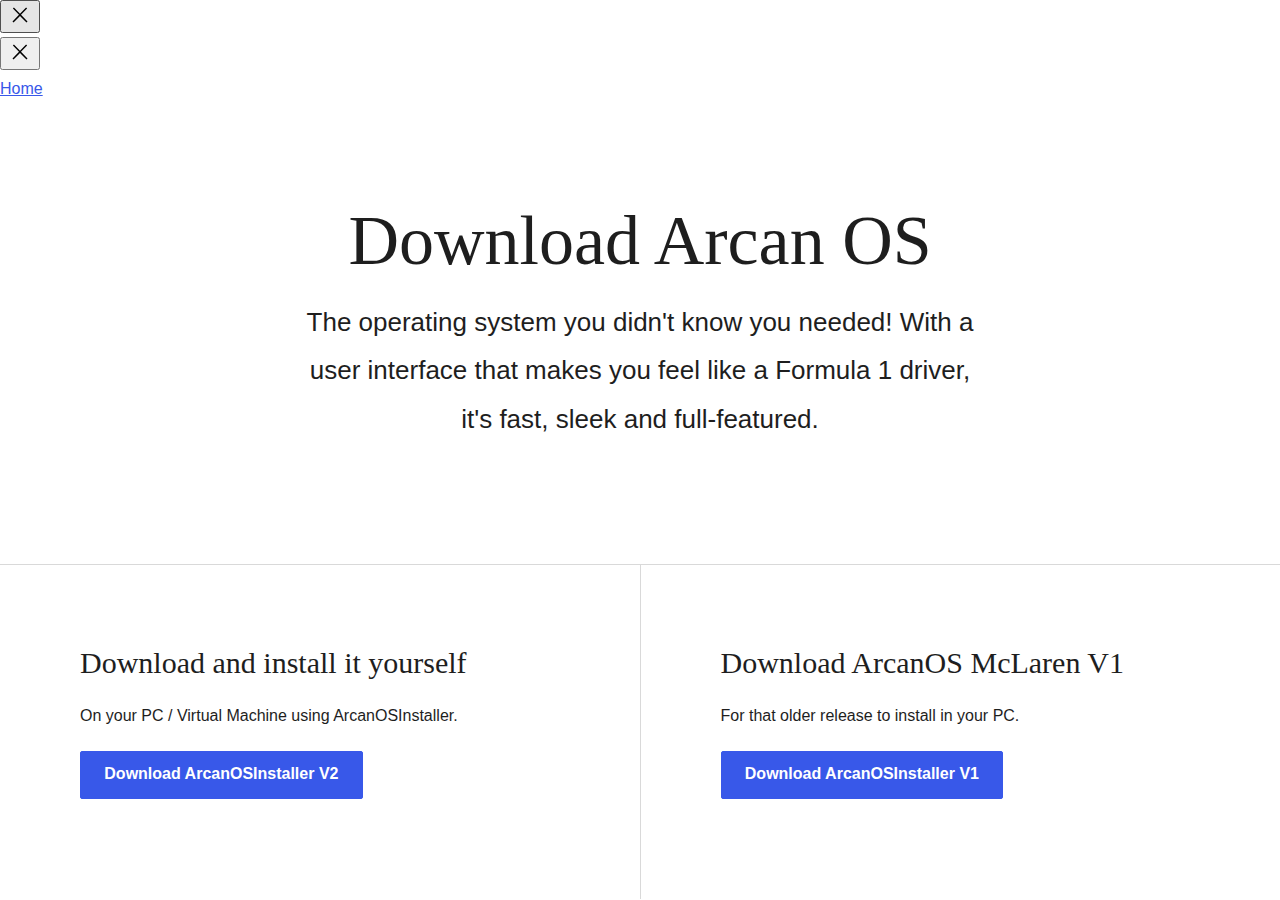
==== download.html @ 58f5e81d "Add files via upload" ====
<!DOCTYPE html><html lang="en-US"><head>
	<meta charset="UTF-8">
	<meta name="viewport" content="width=device-width, initial-scale=1">
<link rel="preload" href="https://wordpress.org/wp-content/mu-plugins/pub-sync/global-fonts/Inter/Inter-latin.woff2" as="font" crossorigin="crossorigin" type="font/woff2">
<link rel="preload" href="https://wordpress.org/wp-content/mu-plugins/pub-sync/global-fonts/EB-Garamond/EBGaramond-latin.woff2" as="font" crossorigin="crossorigin" type="font/woff2">
<meta name="robots" content="max-image-preview:large">
<title>Download – ArcanOS</title>
<link rel="dns-prefetch" href="//stats.wp.com">
<link rel="dns-prefetch" href="//www.googletagmanager.com">
<link rel="dns-prefetch" href="//v0.wordpress.com">
<link rel="dns-prefetch" href="//i0.wp.com">
<script async="" src="js/gtm.js"></script><script>(function(w,d,s,l,i){w[l]=w[l]||[];w[l].push({'gtm.start':
new Date().getTime(),event:'gtm.js'});var f=d.getElementsByTagName(s)[0],
j=d.createElement(s),dl=l!='dataLayer'?'&l='+l:'';j.async=true;j.src=
'https://www.googletagmanager.com/gtm.js?id='+i+dl;f.parentNode.insertBefore(j,f);
})(window,document,'script','dataLayer','GTM-P24PF4B');</script>
	
<!-- Jetpack Open Graph Tags -->
<meta property="og:type" content="article">
<meta property="og:title" content="Download">
<meta property="og:url" content="https://wordpress.org/download/">
<meta property="og:description" content="Download WordPress today, and get started on creating your website with one of the most powerful, popular, and customizable platforms in the world.">
<meta property="og:site_name" content="WordPress.org">
<meta property="og:image" content="images/wordpress-default-ogimage.png">
<meta property="og:image:alt" content="">
<meta property="og:locale" content="en_US">
<meta name="twitter:site" content="@WordPress">
<meta name="twitter:text:title" content="Download">
<meta name="twitter:image" content="https://s.w.org/images/home/wordpress-default-image-square.png">
<meta name="twitter:card" content="summary">
<meta name="twitter:description" content="Download WordPress today, and get started on creating your website with one of the most powerful, popular, and customizable platforms in the world.">
<meta name="description" content="Download WordPress today, and get started on creating your website with one of the most powerful, popular, and customizable platforms in the world.">

<!-- End Jetpack Open Graph Tags -->
<script>
window._wpemojiSettings = {"baseUrl":"https:\/\/s.w.org\/images\/core\/emoji\/15.0.3\/72x72\/","ext":".png","svgUrl":"https:\/\/s.w.org\/images\/core\/emoji\/15.0.3\/svg\/","svgExt":".svg","source":{"concatemoji":"https:\/\/wordpress.org\/wp-includes\/js\/wp-emoji-release.min.js?ver=6.7-alpha-59016"}};
/*! This file is auto-generated */
!function(i,n){var o,s,e;function c(e){try{var t={supportTests:e,timestamp:(new Date).valueOf()};sessionStorage.setItem(o,JSON.stringify(t))}catch(e){}}function p(e,t,n){e.clearRect(0,0,e.canvas.width,e.canvas.height),e.fillText(t,0,0);var t=new Uint32Array(e.getImageData(0,0,e.canvas.width,e.canvas.height).data),r=(e.clearRect(0,0,e.canvas.width,e.canvas.height),e.fillText(n,0,0),new Uint32Array(e.getImageData(0,0,e.canvas.width,e.canvas.height).data));return t.every(function(e,t){return e===r[t]})}function u(e,t,n){switch(t){case"flag":return n(e,"\ud83c\udff3\ufe0f\u200d\u26a7\ufe0f","\ud83c\udff3\ufe0f\u200b\u26a7\ufe0f")?!1:!n(e,"\ud83c\uddfa\ud83c\uddf3","\ud83c\uddfa\u200b\ud83c\uddf3")&&!n(e,"\ud83c\udff4\udb40\udc67\udb40\udc62\udb40\udc65\udb40\udc6e\udb40\udc67\udb40\udc7f","\ud83c\udff4\u200b\udb40\udc67\u200b\udb40\udc62\u200b\udb40\udc65\u200b\udb40\udc6e\u200b\udb40\udc67\u200b\udb40\udc7f");case"emoji":return!n(e,"\ud83d\udc26\u200d\u2b1b","\ud83d\udc26\u200b\u2b1b")}return!1}function f(e,t,n){var r="undefined"!=typeof WorkerGlobalScope&&self instanceof WorkerGlobalScope?new OffscreenCanvas(300,150):i.createElement("canvas"),a=r.getContext("2d",{willReadFrequently:!0}),o=(a.textBaseline="top",a.font="600 32px Arial",{});return e.forEach(function(e){o[e]=t(a,e,n)}),o}function t(e){var t=i.createElement("script");t.src=e,t.defer=!0,i.head.appendChild(t)}"undefined"!=typeof Promise&&(o="wpEmojiSettingsSupports",s=["flag","emoji"],n.supports={everything:!0,everythingExceptFlag:!0},e=new Promise(function(e){i.addEventListener("DOMContentLoaded",e,{once:!0})}),new Promise(function(t){var n=function(){try{var e=JSON.parse(sessionStorage.getItem(o));if("object"==typeof e&&"number"==typeof e.timestamp&&(new Date).valueOf()<e.timestamp+604800&&"object"==typeof e.supportTests)return e.supportTests}catch(e){}return null}();if(!n){if("undefined"!=typeof Worker&&"undefined"!=typeof OffscreenCanvas&&"undefined"!=typeof URL&&URL.createObjectURL&&"undefined"!=typeof Blob)try{var e="postMessage("+f.toString()+"("+[JSON.stringify(s),u.toString(),p.toString()].join(",")+"));",r=new Blob([e],{type:"text/javascript"}),a=new Worker(URL.createObjectURL(r),{name:"wpTestEmojiSupports"});return void(a.onmessage=function(e){c(n=e.data),a.terminate(),t(n)})}catch(e){}c(n=f(s,u,p))}t(n)}).then(function(e){for(var t in e)n.supports[t]=e[t],n.supports.everything=n.supports.everything&&n.supports[t],"flag"!==t&&(n.supports.everythingExceptFlag=n.supports.everythingExceptFlag&&n.supports[t]);n.supports.everythingExceptFlag=n.supports.everythingExceptFlag&&!n.supports.flag,n.DOMReady=!1,n.readyCallback=function(){n.DOMReady=!0}}).then(function(){return e}).then(function(){var e;n.supports.everything||(n.readyCallback(),(e=n.source||{}).concatemoji?t(e.concatemoji):e.wpemoji&&e.twemoji&&(t(e.twemoji),t(e.wpemoji)))}))}((window,document),window._wpemojiSettings);
</script>
<style id="wp-block-navigation-link-inline-css">
.wp-block-navigation .wp-block-navigation-item__label{overflow-wrap:break-word}.wp-block-navigation .wp-block-navigation-item__description{display:none}.link-ui-tools{border-top:1px solid #f0f0f0;padding:8px}.link-ui-block-inserter{padding-top:8px}.link-ui-block-inserter__back{margin-left:8px;text-transform:uppercase}
</style>
<link rel="stylesheet" id="wp-block-navigation-css" href="css/style_2.css" media="all">
</style>
<style id="wp-block-group-inline-css">
.wp-block-group{box-sizing:border-box}:where(.wp-block-group.wp-block-group-is-layout-constrained){position:relative}
</style>
<style id="wp-block-heading-inline-css">
h1.has-background,h2.has-background,h3.has-background,h4.has-background,h5.has-background,h6.has-background{padding:1.25em 2.375em}h1.has-text-align-left[style*=writing-mode]:where([style*=vertical-lr]),h1.has-text-align-right[style*=writing-mode]:where([style*=vertical-rl]),h2.has-text-align-left[style*=writing-mode]:where([style*=vertical-lr]),h2.has-text-align-right[style*=writing-mode]:where([style*=vertical-rl]),h3.has-text-align-left[style*=writing-mode]:where([style*=vertical-lr]),h3.has-text-align-right[style*=writing-mode]:where([style*=vertical-rl]),h4.has-text-align-left[style*=writing-mode]:where([style*=vertical-lr]),h4.has-text-align-right[style*=writing-mode]:where([style*=vertical-rl]),h5.has-text-align-left[style*=writing-mode]:where([style*=vertical-lr]),h5.has-text-align-right[style*=writing-mode]:where([style*=vertical-rl]),h6.has-text-align-left[style*=writing-mode]:where([style*=vertical-lr]),h6.has-text-align-right[style*=writing-mode]:where([style*=vertical-rl]){rotate:180deg}
</style>
<style id="wp-block-paragraph-inline-css">
.is-small-text{font-size:.875em}.is-regular-text{font-size:1em}.is-large-text{font-size:2.25em}.is-larger-text{font-size:3em}.has-drop-cap:not(:focus):first-letter{float:left;font-size:8.4em;font-style:normal;font-weight:100;line-height:.68;margin:.05em .1em 0 0;text-transform:uppercase}body.rtl .has-drop-cap:not(:focus):first-letter{float:none;margin-left:.1em}p.has-drop-cap.has-background{overflow:hidden}:root :where(p.has-background){padding:1.25em 2.375em}:where(p.has-text-color:not(.has-link-color)) a{color:inherit}p.has-text-align-left[style*="writing-mode:vertical-lr"],p.has-text-align-right[style*="writing-mode:vertical-rl"]{rotate:180deg}
</style>
<style id="wp-block-button-inline-css">
.wp-block-button__link{box-sizing:border-box;cursor:pointer;display:inline-block;text-align:center;word-break:break-word}.wp-block-button__link.aligncenter{text-align:center}.wp-block-button__link.alignright{text-align:right}:where(.wp-block-button__link){border-radius:9999px;box-shadow:none;padding:calc(.667em + 2px) calc(1.333em + 2px);text-decoration:none}.wp-block-button[style*=text-decoration] .wp-block-button__link{text-decoration:inherit}.wp-block-buttons>.wp-block-button.has-custom-width{max-width:none}.wp-block-buttons>.wp-block-button.has-custom-width .wp-block-button__link{width:100%}.wp-block-buttons>.wp-block-button.has-custom-font-size .wp-block-button__link{font-size:inherit}.wp-block-buttons>.wp-block-button.wp-block-button__width-25{width:calc(25% - var(--wp--style--block-gap, .5em)*.75)}.wp-block-buttons>.wp-block-button.wp-block-button__width-50{width:calc(50% - var(--wp--style--block-gap, .5em)*.5)}.wp-block-buttons>.wp-block-button.wp-block-button__width-75{width:calc(75% - var(--wp--style--block-gap, .5em)*.25)}.wp-block-buttons>.wp-block-button.wp-block-button__width-100{flex-basis:100%;width:100%}.wp-block-buttons.is-vertical>.wp-block-button.wp-block-button__width-25{width:25%}.wp-block-buttons.is-vertical>.wp-block-button.wp-block-button__width-50{width:50%}.wp-block-buttons.is-vertical>.wp-block-button.wp-block-button__width-75{width:75%}.wp-block-button.is-style-squared,.wp-block-button__link.wp-block-button.is-style-squared{border-radius:0}.wp-block-button.no-border-radius,.wp-block-button__link.no-border-radius{border-radius:0!important}:root :where(.wp-block-button .wp-block-button__link.is-style-outline),:root :where(.wp-block-button.is-style-outline>.wp-block-button__link){border:2px solid;padding:.667em 1.333em}:root :where(.wp-block-button .wp-block-button__link.is-style-outline:not(.has-text-color)),:root :where(.wp-block-button.is-style-outline>.wp-block-button__link:not(.has-text-color)){color:currentColor}:root :where(.wp-block-button .wp-block-button__link.is-style-outline:not(.has-background)),:root :where(.wp-block-button.is-style-outline>.wp-block-button__link:not(.has-background)){background-color:initial;background-image:none}
</style>
<style id="wp-block-buttons-inline-css">
.wp-block-buttons.is-vertical{flex-direction:column}.wp-block-buttons.is-vertical>.wp-block-button:last-child{margin-bottom:0}.wp-block-buttons>.wp-block-button{display:inline-block;margin:0}.wp-block-buttons.is-content-justification-left{justify-content:flex-start}.wp-block-buttons.is-content-justification-left.is-vertical{align-items:flex-start}.wp-block-buttons.is-content-justification-center{justify-content:center}.wp-block-buttons.is-content-justification-center.is-vertical{align-items:center}.wp-block-buttons.is-content-justification-right{justify-content:flex-end}.wp-block-buttons.is-content-justification-right.is-vertical{align-items:flex-end}.wp-block-buttons.is-content-justification-space-between{justify-content:space-between}.wp-block-buttons.aligncenter{text-align:center}.wp-block-buttons:not(.is-content-justification-space-between,.is-content-justification-right,.is-content-justification-left,.is-content-justification-center) .wp-block-button.aligncenter{margin-left:auto;margin-right:auto;width:100%}.wp-block-buttons[style*=text-decoration] .wp-block-button,.wp-block-buttons[style*=text-decoration] .wp-block-button__link{text-decoration:inherit}.wp-block-buttons.has-custom-font-size .wp-block-button__link{font-size:inherit}.wp-block-button.aligncenter{text-align:center}
</style>
<style id="wp-block-columns-inline-css">
.wp-block-columns{align-items:normal!important;box-sizing:border-box;display:flex;flex-wrap:wrap!important}@media (min-width:782px){.wp-block-columns{flex-wrap:nowrap!important}}.wp-block-columns.are-vertically-aligned-top{align-items:flex-start}.wp-block-columns.are-vertically-aligned-center{align-items:center}.wp-block-columns.are-vertically-aligned-bottom{align-items:flex-end}@media (max-width:781px){.wp-block-columns:not(.is-not-stacked-on-mobile)>.wp-block-column{flex-basis:100%!important}}@media (min-width:782px){.wp-block-columns:not(.is-not-stacked-on-mobile)>.wp-block-column{flex-basis:0;flex-grow:1}.wp-block-columns:not(.is-not-stacked-on-mobile)>.wp-block-column[style*=flex-basis]{flex-grow:0}}.wp-block-columns.is-not-stacked-on-mobile{flex-wrap:nowrap!important}.wp-block-columns.is-not-stacked-on-mobile>.wp-block-column{flex-basis:0;flex-grow:1}.wp-block-columns.is-not-stacked-on-mobile>.wp-block-column[style*=flex-basis]{flex-grow:0}:where(.wp-block-columns){margin-bottom:1.75em}:where(.wp-block-columns.has-background){padding:1.25em 2.375em}.wp-block-column{flex-grow:1;min-width:0;overflow-wrap:break-word;word-break:break-word}.wp-block-column.is-vertically-aligned-top{align-self:flex-start}.wp-block-column.is-vertically-aligned-center{align-self:center}.wp-block-column.is-vertically-aligned-bottom{align-self:flex-end}.wp-block-column.is-vertically-aligned-stretch{align-self:stretch}.wp-block-column.is-vertically-aligned-bottom,.wp-block-column.is-vertically-aligned-center,.wp-block-column.is-vertically-aligned-top{width:100%}
</style>
<style id="wp-block-list-inline-css">
ol,ul{box-sizing:border-box}:root :where(ul.has-background,ol.has-background){padding:1.25em 2.375em}
</style>
<style id="wp-block-image-inline-css">
.wp-block-image a{display:inline-block}.wp-block-image img{box-sizing:border-box;height:auto;max-width:100%;vertical-align:bottom}.wp-block-image[style*=border-radius] img,.wp-block-image[style*=border-radius]>a{border-radius:inherit}.wp-block-image.has-custom-border img{box-sizing:border-box}.wp-block-image.aligncenter{text-align:center}.wp-block-image.alignfull a,.wp-block-image.alignwide a{width:100%}.wp-block-image.alignfull img,.wp-block-image.alignwide img{height:auto;width:100%}.wp-block-image .aligncenter,.wp-block-image .alignleft,.wp-block-image .alignright,.wp-block-image.aligncenter,.wp-block-image.alignleft,.wp-block-image.alignright{display:table}.wp-block-image .aligncenter>figcaption,.wp-block-image .alignleft>figcaption,.wp-block-image .alignright>figcaption,.wp-block-image.aligncenter>figcaption,.wp-block-image.alignleft>figcaption,.wp-block-image.alignright>figcaption{caption-side:bottom;display:table-caption}.wp-block-image .alignleft{float:left;margin:.5em 1em .5em 0}.wp-block-image .alignright{float:right;margin:.5em 0 .5em 1em}.wp-block-image .aligncenter{margin-left:auto;margin-right:auto}.wp-block-image :where(figcaption){margin-bottom:1em;margin-top:.5em}.wp-block-image.is-style-circle-mask img{border-radius:9999px}@supports ((-webkit-mask-image:none) or (mask-image:none)) or (-webkit-mask-image:none){.wp-block-image.is-style-circle-mask img{border-radius:0;-webkit-mask-image:url('data:image/svg+xml;utf8,<svg viewBox="0 0 100 100" xmlns="http://www.w3.org/2000/svg"><circle cx="50" cy="50" r="50"/></svg>');mask-image:url('data:image/svg+xml;utf8,<svg viewBox="0 0 100 100" xmlns="http://www.w3.org/2000/svg"><circle cx="50" cy="50" r="50"/></svg>');mask-mode:alpha;-webkit-mask-position:center;mask-position:center;-webkit-mask-repeat:no-repeat;mask-repeat:no-repeat;-webkit-mask-size:contain;mask-size:contain}}:root :where(.wp-block-image.is-style-rounded img,.wp-block-image .is-style-rounded img){border-radius:9999px}.wp-block-image figure{margin:0}.wp-lightbox-container{display:flex;flex-direction:column;position:relative}.wp-lightbox-container img{cursor:zoom-in}.wp-lightbox-container img:hover+button{opacity:1}.wp-lightbox-container button{align-items:center;-webkit-backdrop-filter:blur(16px) saturate(180%);backdrop-filter:blur(16px) saturate(180%);background-color:#5a5a5a40;border:none;border-radius:4px;cursor:zoom-in;display:flex;height:20px;justify-content:center;opacity:0;padding:0;position:absolute;right:16px;text-align:center;top:16px;transition:opacity .2s ease;width:20px;z-index:100}.wp-lightbox-container button:focus-visible{outline:3px auto #5a5a5a40;outline:3px auto -webkit-focus-ring-color;outline-offset:3px}.wp-lightbox-container button:hover{cursor:pointer;opacity:1}.wp-lightbox-container button:focus{opacity:1}.wp-lightbox-container button:focus,.wp-lightbox-container button:hover,.wp-lightbox-container button:not(:hover):not(:active):not(.has-background){background-color:#5a5a5a40;border:none}.wp-lightbox-overlay{box-sizing:border-box;cursor:zoom-out;height:100vh;left:0;overflow:hidden;position:fixed;top:0;visibility:hidden;width:100%;z-index:100000}.wp-lightbox-overlay .close-button{align-items:center;cursor:pointer;display:flex;justify-content:center;min-height:40px;min-width:40px;padding:0;position:absolute;right:calc(env(safe-area-inset-right) + 16px);top:calc(env(safe-area-inset-top) + 16px);z-index:5000000}.wp-lightbox-overlay .close-button:focus,.wp-lightbox-overlay .close-button:hover,.wp-lightbox-overlay .close-button:not(:hover):not(:active):not(.has-background){background:none;border:none}.wp-lightbox-overlay .lightbox-image-container{height:var(--wp--lightbox-container-height);left:50%;overflow:hidden;position:absolute;top:50%;transform:translate(-50%,-50%);transform-origin:top left;width:var(--wp--lightbox-container-width);z-index:9999999999}.wp-lightbox-overlay .wp-block-image{align-items:center;box-sizing:border-box;display:flex;height:100%;justify-content:center;margin:0;position:relative;transform-origin:0 0;width:100%;z-index:3000000}.wp-lightbox-overlay .wp-block-image img{height:var(--wp--lightbox-image-height);min-height:var(--wp--lightbox-image-height);min-width:var(--wp--lightbox-image-width);width:var(--wp--lightbox-image-width)}.wp-lightbox-overlay .wp-block-image figcaption{display:none}.wp-lightbox-overlay button{background:none;border:none}.wp-lightbox-overlay .scrim{background-color:#fff;height:100%;opacity:.9;position:absolute;width:100%;z-index:2000000}.wp-lightbox-overlay.active{animation:turn-on-visibility .25s both;visibility:visible}.wp-lightbox-overlay.active img{animation:turn-on-visibility .35s both}.wp-lightbox-overlay.show-closing-animation:not(.active){animation:turn-off-visibility .35s both}.wp-lightbox-overlay.show-closing-animation:not(.active) img{animation:turn-off-visibility .25s both}@media (prefers-reduced-motion:no-preference){.wp-lightbox-overlay.zoom.active{animation:none;opacity:1;visibility:visible}.wp-lightbox-overlay.zoom.active .lightbox-image-container{animation:lightbox-zoom-in .4s}.wp-lightbox-overlay.zoom.active .lightbox-image-container img{animation:none}.wp-lightbox-overlay.zoom.active .scrim{animation:turn-on-visibility .4s forwards}.wp-lightbox-overlay.zoom.show-closing-animation:not(.active){animation:none}.wp-lightbox-overlay.zoom.show-closing-animation:not(.active) .lightbox-image-container{animation:lightbox-zoom-out .4s}.wp-lightbox-overlay.zoom.show-closing-animation:not(.active) .lightbox-image-container img{animation:none}.wp-lightbox-overlay.zoom.show-closing-animation:not(.active) .scrim{animation:turn-off-visibility .4s forwards}}@keyframes turn-on-visibility{0%{opacity:0}to{opacity:1}}@keyframes turn-off-visibility{0%{opacity:1;visibility:visible}99%{opacity:0;visibility:visible}to{opacity:0;visibility:hidden}}@keyframes lightbox-zoom-in{0%{transform:translate(calc((-100vw + var(--wp--lightbox-scrollbar-width))/2 + var(--wp--lightbox-initial-left-position)),calc(-50vh + var(--wp--lightbox-initial-top-position))) scale(var(--wp--lightbox-scale))}to{transform:translate(-50%,-50%) scale(1)}}@keyframes lightbox-zoom-out{0%{transform:translate(-50%,-50%) scale(1);visibility:visible}99%{visibility:visible}to{transform:translate(calc((-100vw + var(--wp--lightbox-scrollbar-width))/2 + var(--wp--lightbox-initial-left-position)),calc(-50vh + var(--wp--lightbox-initial-top-position))) scale(var(--wp--lightbox-scale));visibility:hidden}}
</style>
<link rel="stylesheet" id="wp-block-social-links-css" href="css/style_1.css" media="all">
<style id="global-styles-inline-css">
:root{--wp--preset--aspect-ratio--square: 1;--wp--preset--aspect-ratio--4-3: 4/3;--wp--preset--aspect-ratio--3-4: 3/4;--wp--preset--aspect-ratio--3-2: 3/2;--wp--preset--aspect-ratio--2-3: 2/3;--wp--preset--aspect-ratio--16-9: 16/9;--wp--preset--aspect-ratio--9-16: 9/16;--wp--preset--color--black: #000000;--wp--preset--color--cyan-bluish-gray: #abb8c3;--wp--preset--color--white: #ffffff;--wp--preset--color--pale-pink: #f78da7;--wp--preset--color--vivid-red: #cf2e2e;--wp--preset--color--luminous-vivid-orange: #ff6900;--wp--preset--color--luminous-vivid-amber: #fcb900;--wp--preset--color--light-green-cyan: #7bdcb5;--wp--preset--color--vivid-green-cyan: #00d084;--wp--preset--color--pale-cyan-blue: #8ed1fc;--wp--preset--color--vivid-cyan-blue: #0693e3;--wp--preset--color--vivid-purple: #9b51e0;--wp--preset--color--charcoal-0: #1a1919;--wp--preset--color--charcoal-1: #1e1e1e;--wp--preset--color--charcoal-2: #23282d;--wp--preset--color--charcoal-3: #40464d;--wp--preset--color--charcoal-4: #656a71;--wp--preset--color--charcoal-5: #979aa1;--wp--preset--color--light-grey-1: #d9d9d9;--wp--preset--color--light-grey-2: #f6f6f6;--wp--preset--color--white-opacity-15: #ffffff26;--wp--preset--color--black-opacity-15: #00000026;--wp--preset--color--dark-blueberry: #1d35b4;--wp--preset--color--deep-blueberry: #213fd4;--wp--preset--color--blueberry-1: #3858e9;--wp--preset--color--blueberry-2: #7b90ff;--wp--preset--color--blueberry-3: #c7d1ff;--wp--preset--color--blueberry-4: #eff2ff;--wp--preset--color--pomegrade-1: #e26f56;--wp--preset--color--pomegrade-2: #ffb7a7;--wp--preset--color--pomegrade-3: #ffe9de;--wp--preset--color--acid-green-1: #33f078;--wp--preset--color--acid-green-2: #c7ffdb;--wp--preset--color--acid-green-3: #e2ffed;--wp--preset--color--lemon-1: #fff972;--wp--preset--color--lemon-2: #fffcb5;--wp--preset--color--lemon-3: #fffdd6;--wp--preset--color--purple-1: #5300be;--wp--preset--color--purple-2: #7a00df;--wp--preset--color--purple-3: #d7a7ff;--wp--preset--gradient--vivid-cyan-blue-to-vivid-purple: linear-gradient(135deg,rgba(6,147,227,1) 0%,rgb(155,81,224) 100%);--wp--preset--gradient--light-green-cyan-to-vivid-green-cyan: linear-gradient(135deg,rgb(122,220,180) 0%,rgb(0,208,130) 100%);--wp--preset--gradient--luminous-vivid-amber-to-luminous-vivid-orange: linear-gradient(135deg,rgba(252,185,0,1) 0%,rgba(255,105,0,1) 100%);--wp--preset--gradient--luminous-vivid-orange-to-vivid-red: linear-gradient(135deg,rgba(255,105,0,1) 0%,rgb(207,46,46) 100%);--wp--preset--gradient--very-light-gray-to-cyan-bluish-gray: linear-gradient(135deg,rgb(238,238,238) 0%,rgb(169,184,195) 100%);--wp--preset--gradient--cool-to-warm-spectrum: linear-gradient(135deg,rgb(74,234,220) 0%,rgb(151,120,209) 20%,rgb(207,42,186) 40%,rgb(238,44,130) 60%,rgb(251,105,98) 80%,rgb(254,248,76) 100%);--wp--preset--gradient--blush-light-purple: linear-gradient(135deg,rgb(255,206,236) 0%,rgb(152,150,240) 100%);--wp--preset--gradient--blush-bordeaux: linear-gradient(135deg,rgb(254,205,165) 0%,rgb(254,45,45) 50%,rgb(107,0,62) 100%);--wp--preset--gradient--luminous-dusk: linear-gradient(135deg,rgb(255,203,112) 0%,rgb(199,81,192) 50%,rgb(65,88,208) 100%);--wp--preset--gradient--pale-ocean: linear-gradient(135deg,rgb(255,245,203) 0%,rgb(182,227,212) 50%,rgb(51,167,181) 100%);--wp--preset--gradient--electric-grass: linear-gradient(135deg,rgb(202,248,128) 0%,rgb(113,206,126) 100%);--wp--preset--gradient--midnight: linear-gradient(135deg,rgb(2,3,129) 0%,rgb(40,116,252) 100%);--wp--preset--font-size--small: 14px;--wp--preset--font-size--medium: 20px;--wp--preset--font-size--large: 20px;--wp--preset--font-size--x-large: 42px;--wp--preset--font-size--extra-small: 12px;--wp--preset--font-size--normal: 16px;--wp--preset--font-size--extra-large: 24px;--wp--preset--font-size--huge: 32px;--wp--preset--font-size--heading-6: 22px;--wp--preset--font-size--heading-5: 26px;--wp--preset--font-size--heading-4: 30px;--wp--preset--font-size--heading-3: 36px;--wp--preset--font-size--heading-2: 50px;--wp--preset--font-size--heading-1: 70px;--wp--preset--font-size--heading-cta: 120px;--wp--preset--font-family--eb-garamond: 'EB Garamond', serif;--wp--preset--font-family--inter: 'Inter', sans-serif;--wp--preset--font-family--monospace: 'IBM Plex Mono', monospace;--wp--preset--font-family--ibm-plex-sans: 'IBM Plex Sans', san-serif;--wp--preset--font-family--courier-prime: 'Courier Prime', serif;--wp--preset--font-family--anton: 'Anton', serif;--wp--preset--font-family--newsreader: 'Newsreader', serif;--wp--preset--spacing--20: 20px;--wp--preset--spacing--30: 30px;--wp--preset--spacing--40: clamp(30px, 5vw, 50px);--wp--preset--spacing--50: clamp(40px, calc(5vw + 10px), 60px);--wp--preset--spacing--60: clamp(20px, calc(10vw - 40px), 80px);--wp--preset--spacing--70: 100px;--wp--preset--spacing--80: clamp(80px, calc(6.67vw + 40px), 120px);--wp--preset--spacing--edge-space: 80px;--wp--preset--spacing--10: 10px;--wp--preset--spacing--90: clamp(80px, 13.33vw, 160px);--wp--preset--shadow--natural: 6px 6px 9px rgba(0, 0, 0, 0.2);--wp--preset--shadow--deep: 12px 12px 50px rgba(0, 0, 0, 0.4);--wp--preset--shadow--sharp: 6px 6px 0px rgba(0, 0, 0, 0.2);--wp--preset--shadow--outlined: 6px 6px 0px -3px rgba(255, 255, 255, 1), 6px 6px rgba(0, 0, 0, 1);--wp--preset--shadow--crisp: 6px 6px 0px rgba(0, 0, 0, 1);--wp--custom--button--color--background: var(--wp--preset--color--blueberry-1);--wp--custom--button--color--text: var(--wp--preset--color--white);--wp--custom--button--border--color: var(--wp--preset--color--blueberry-1);--wp--custom--button--border--radius: 2px;--wp--custom--button--border--style: solid;--wp--custom--button--border--width: 1px;--wp--custom--button--hover--color--background: var(--wp--preset--color--deep-blueberry);--wp--custom--button--hover--color--text: var(--wp--preset--color--white);--wp--custom--button--focus--border--color: var(--wp--preset--color--blueberry-1);--wp--custom--button--active--border--color: var(--wp--preset--color--blueberry-1);--wp--custom--button--active--color--background: var(--wp--preset--color--charcoal-1);--wp--custom--button--active--color--text: var(--wp--preset--color--white);--wp--custom--button--outline--border--color: currentColor;--wp--custom--button--outline--color--background: transparent;--wp--custom--button--outline--color--text: var(--wp--preset--color--blueberry-1);--wp--custom--button--outline--hover--border--color: var(--wp--preset--color--blueberry-1);--wp--custom--button--outline--hover--color--background: var(--wp--preset--color--deep-blueberry);--wp--custom--button--outline--hover--color--text: var(--wp--preset--color--white);--wp--custom--button--outline--focus--border--color: var(--wp--preset--color--blueberry-1);--wp--custom--button--outline--focus--color--background: var(--wp--preset--color--blueberry-1);--wp--custom--button--outline--focus--color--text: var(--wp--preset--color--white);--wp--custom--button--outline--active--border--color: var(--wp--preset--color--charcoal-1);--wp--custom--button--outline--active--color--background: var(--wp--preset--color--charcoal-1);--wp--custom--button--outline--active--color--text: var(--wp--preset--color--white);--wp--custom--button--small--spacing--padding--top: 7px;--wp--custom--button--small--spacing--padding--bottom: 7px;--wp--custom--button--small--spacing--padding--left: 12px;--wp--custom--button--small--spacing--padding--right: 12px;--wp--custom--button--small--typography--font-size: var(--wp--preset--font-size--small);--wp--custom--button--spacing--padding--top: 14px;--wp--custom--button--spacing--padding--bottom: 14px;--wp--custom--button--spacing--padding--left: 32px;--wp--custom--button--spacing--padding--right: 32px;--wp--custom--button--text--typography--font-weight: 400;--wp--custom--button--typography--font-size: var(--wp--preset--font-size--normal);--wp--custom--button--typography--font-weight: 600;--wp--custom--button--typography--line-height: 1.3;--wp--custom--form--padding--inline: calc(var(--wp--preset--spacing--10) * 1.5);--wp--custom--form--padding--block: calc(var(--wp--preset--spacing--10) * 0.8);--wp--custom--form--border--color: transparent;--wp--custom--form--border--radius: 2px;--wp--custom--form--border--style: solid;--wp--custom--form--border--width: 0;--wp--custom--form--color--label: inherit;--wp--custom--form--color--background: var(--wp--preset--color--white);--wp--custom--form--color--text: var(--wp--preset--color--charcoal-1);--wp--custom--form--color--box-shadow: none;--wp--custom--form--typography--font-size: var(--wp--preset--font-size--small);--wp--custom--form--typography--line-height: var(--wp--custom--body--small--typography--line-height);--wp--custom--form--active--color--background: var(--wp--preset--color--white);--wp--custom--form--active--color--text: var(--wp--preset--color--charcoal-1);--wp--custom--form--search--color--label: var(--wp--preset--color--charcoal-4);--wp--custom--form--search--color--background: var(--wp--preset--color--light-grey-2);--wp--custom--form--search--color--text: var(--wp--preset--color--charcoal-1);--wp--custom--gallery--caption--font-size: var(--wp--preset--font-size--small);--wp--custom--body--typography--line-height: 1.875;--wp--custom--body--typography--text-wrap: pretty;--wp--custom--body--short-text--typography--line-height: 1.625;--wp--custom--body--extra-small--typography--line-height: 1.67;--wp--custom--body--small--typography--line-height: 1.714;--wp--custom--body--large--typography--line-height: 1.7;--wp--custom--body--extra-large--typography--line-height: 1.58;--wp--custom--body--extra-large--breakpoint--small-only--typography--font-size: 20px;--wp--custom--body--extra-large--breakpoint--small-only--typography--line-height: 1.5;--wp--custom--body--huge--typography--line-height: 1.5;--wp--custom--heading--typography--font-family: var(--wp--preset--font-family--eb-garamond);--wp--custom--heading--typography--font-weight: 400;--wp--custom--heading--typography--line-height: 1.3;--wp--custom--heading--typography--text-wrap: balance;--wp--custom--heading--cta--typography--line-height: 1;--wp--custom--heading--cta--breakpoint--small-only--typography--font-size: 52px;--wp--custom--heading--cta--breakpoint--small-only--typography--line-height: 1.08;--wp--custom--heading--level-1--typography--line-height: 1.05;--wp--custom--heading--level-1--breakpoint--small-only--typography--font-size: 52px;--wp--custom--heading--level-1--breakpoint--small-only--typography--line-height: 1.08;--wp--custom--heading--level-2--typography--line-height: 1.2;--wp--custom--heading--level-2--breakpoint--small-only--typography--font-size: 30px;--wp--custom--heading--level-2--breakpoint--small-only--typography--line-height: 1.07;--wp--custom--heading--level-3--typography--line-height: 1.28;--wp--custom--heading--level-3--breakpoint--small-only--typography--font-size: 26px;--wp--custom--heading--level-3--breakpoint--small-only--typography--line-height: 1.15;--wp--custom--heading--level-4--typography--line-height: 1.33;--wp--custom--heading--level-4--breakpoint--small-only--typography--font-size: 22px;--wp--custom--heading--level-4--breakpoint--small-only--typography--line-height: 1.09;--wp--custom--heading--level-5--typography--line-height: 1.3;--wp--custom--heading--level-5--breakpoint--small-only--typography--font-size: 20px;--wp--custom--heading--level-5--breakpoint--small-only--typography--line-height: 1.2;--wp--custom--heading--level-6--typography--line-height: 1.27;--wp--custom--heading--level-6--breakpoint--small-only--typography--font-size: 18px;--wp--custom--heading--level-6--breakpoint--small-only--typography--line-height: 1.22;--wp--custom--layout--content-size: 680px;--wp--custom--layout--wide-size: 1160px;--wp--custom--layout--content-meta-size: calc( var(--wp--custom--layout--wide-size) - var(--wp--custom--layout--content-size) );--wp--custom--link--color--text: var(--wp--preset--color--blueberry-1);--wp--custom--list--spacing--padding--left: var(--wp--custom--margin--horizontal);--wp--custom--margin--baseline: 10px;--wp--custom--margin--horizontal: 30px;--wp--custom--margin--vertical: 30px;--wp--custom--post-comment--typography--font-size: var(--wp--preset--font-size--normal);--wp--custom--post-comment--typography--line-height: var(--wp--custom--body--typography--line-height);--wp--custom--pullquote--breakpoint--medium--typography--font-size: 50px;--wp--custom--pullquote--citation--breakpoint--medium--typography--font-size: 30px;--wp--custom--pullquote--citation--typography--font-size: 20px;--wp--custom--pullquote--citation--typography--font-family: inherit;--wp--custom--pullquote--citation--typography--font-style: italic;--wp--custom--pullquote--citation--spacing--margin--top: var(--wp--custom--margin--vertical);--wp--custom--pullquote--spacing--min-height: 430px;--wp--custom--pullquote--typography--font-size: 40px;--wp--custom--pullquote--typography--line-height: 1.4;--wp--custom--pullquote--typography--text-align: left;--wp--custom--quote--citation--typography--font-size: 20px;--wp--custom--quote--citation--typography--font-family: inherit;--wp--custom--quote--citation--typography--font-style: normal;--wp--custom--quote--typography--text-align: left;--wp--custom--separator--opacity: 1;--wp--custom--separator--margin: var(--wp--custom--margin--vertical) auto;--wp--custom--separator--width: 150px;--wp--custom--latest-news--link--color: var(--wp--preset--color--charcoal-1);--wp--custom--latest-news--link--spacing: var(--wp--preset--spacing--10);--wp--custom--latest-news--link--details--font-size: var(--wp--preset--font-size--small);--wp--custom--latest-news--spacing: var(--wp--preset--spacing--40);--wp--custom--latest-news--title--font-family: var(--wp--preset--font-family--inter);--wp--custom--latest-news--title--font-size: 18px;--wp--custom--latest-news--title--line-height: 1.3;--wp--custom--latest-news--title--font-weight: 600;--wp--custom--brush-stroke--spacing--height: 16px;}.wp-block-post-comments-form{--wp--custom--form--border--width: 1px;--wp--custom--form--border--style: solid;--wp--custom--form--border--color: var(--wp--preset--color--charcoal-5);}:root { --wp--style--global--content-size: 680px;--wp--style--global--wide-size: 1160px; }:where(body) { margin: 0; }.wp-site-blocks > .alignleft { float: left; margin-right: 2em; }.wp-site-blocks > .alignright { float: right; margin-left: 2em; }.wp-site-blocks > .aligncenter { justify-content: center; margin-left: auto; margin-right: auto; }:where(.wp-site-blocks) > * { margin-block-start: 20px; margin-block-end: 0; }:where(.wp-site-blocks) > :first-child { margin-block-start: 0; }:where(.wp-site-blocks) > :last-child { margin-block-end: 0; }:root { --wp--style--block-gap: 20px; }.is-layout-flow  > :first-child{margin-block-start: 0;}.is-layout-flow  > :last-child{margin-block-end: 0;}.is-layout-flow  > *{margin-block-start: 20px;margin-block-end: 0;}.is-layout-constrained  > :first-child{margin-block-start: 0;}.is-layout-constrained  > :last-child{margin-block-end: 0;}.is-layout-constrained  > *{margin-block-start: 20px;margin-block-end: 0;}.is-layout-flex {gap: 20px;}.is-layout-grid {gap: 20px;}.is-layout-flow > .alignleft{float: left;margin-inline-start: 0;margin-inline-end: 2em;}.is-layout-flow > .alignright{float: right;margin-inline-start: 2em;margin-inline-end: 0;}.is-layout-flow > .aligncenter{margin-left: auto !important;margin-right: auto !important;}.is-layout-constrained > .alignleft{float: left;margin-inline-start: 0;margin-inline-end: 2em;}.is-layout-constrained > .alignright{float: right;margin-inline-start: 2em;margin-inline-end: 0;}.is-layout-constrained > .aligncenter{margin-left: auto !important;margin-right: auto !important;}.is-layout-constrained > :where(:not(.alignleft):not(.alignright):not(.alignfull)){max-width: var(--wp--style--global--content-size);margin-left: auto !important;margin-right: auto !important;}.is-layout-constrained > .alignwide{max-width: var(--wp--style--global--wide-size);}body .is-layout-flex{display: flex;}.is-layout-flex{flex-wrap: wrap;align-items: center;}.is-layout-flex > :is(*, div){margin: 0;}body .is-layout-grid{display: grid;}.is-layout-grid > :is(*, div){margin: 0;}:root :where(body){background-color: var(--wp--preset--color--white);color: var(--wp--preset--color--charcoal-1);font-family: var(--wp--preset--font-family--inter);font-size: var(--wp--preset--font-size--normal);line-height: var(--wp--custom--body--typography--line-height);padding-top: 0px;padding-right: 0px;padding-bottom: 0px;padding-left: 0px;}a:where(:not(.wp-element-button)){color: var(--wp--custom--link--color--text);text-decoration: underline;}:root :where(a:where(:not(.wp-element-button)):hover){text-decoration: none;}h1{font-family: var(--wp--custom--heading--typography--font-family);font-size: var(--wp--preset--font-size--heading-1);font-weight: var(--wp--custom--heading--typography--font-weight);line-height: var(--wp--custom--heading--level-1--typography--line-height);}h2{font-family: var(--wp--custom--heading--typography--font-family);font-size: var(--wp--preset--font-size--heading-2);font-weight: var(--wp--custom--heading--typography--font-weight);line-height: var(--wp--custom--heading--level-2--typography--line-height);}h3{font-family: var(--wp--custom--heading--typography--font-family);font-size: var(--wp--preset--font-size--heading-3);font-weight: var(--wp--custom--heading--typography--font-weight);line-height: var(--wp--custom--heading--level-3--typography--line-height);}h4{font-family: var(--wp--custom--heading--typography--font-family);font-size: var(--wp--preset--font-size--heading-4);font-weight: var(--wp--custom--heading--typography--font-weight);line-height: var(--wp--custom--heading--level-4--typography--line-height);}h5{font-family: var(--wp--custom--heading--typography--font-family);font-size: var(--wp--preset--font-size--heading-5);font-weight: var(--wp--custom--heading--typography--font-weight);line-height: var(--wp--custom--heading--level-5--typography--line-height);}h6{font-family: var(--wp--custom--heading--typography--font-family);font-size: var(--wp--preset--font-size--heading-6);font-weight: var(--wp--custom--heading--typography--font-weight);line-height: var(--wp--custom--heading--level-6--typography--line-height);}:root :where(.wp-element-button, .wp-block-button__link){background-color: #32373c;border-width: 0;color: #fff;font-family: inherit;font-size: inherit;line-height: inherit;padding-top: calc(0.667em + 2px);padding-right: calc(1.333em + 2px);padding-bottom: calc(0.667em + 2px);padding-left: calc(1.333em + 2px);text-decoration: none;}:root :where(.wp-element-caption, .wp-block-audio figcaption, .wp-block-embed figcaption, .wp-block-gallery figcaption, .wp-block-image figcaption, .wp-block-table figcaption, .wp-block-video figcaption){color: var(--wp--preset--color--charcoal-4);font-size: var(--wp--custom--gallery--caption--font-size);margin-top: 1em;margin-bottom: 1em;}.has-black-color{color: var(--wp--preset--color--black) !important;}.has-cyan-bluish-gray-color{color: var(--wp--preset--color--cyan-bluish-gray) !important;}.has-white-color{color: var(--wp--preset--color--white) !important;}.has-pale-pink-color{color: var(--wp--preset--color--pale-pink) !important;}.has-vivid-red-color{color: var(--wp--preset--color--vivid-red) !important;}.has-luminous-vivid-orange-color{color: var(--wp--preset--color--luminous-vivid-orange) !important;}.has-luminous-vivid-amber-color{color: var(--wp--preset--color--luminous-vivid-amber) !important;}.has-light-green-cyan-color{color: var(--wp--preset--color--light-green-cyan) !important;}.has-vivid-green-cyan-color{color: var(--wp--preset--color--vivid-green-cyan) !important;}.has-pale-cyan-blue-color{color: var(--wp--preset--color--pale-cyan-blue) !important;}.has-vivid-cyan-blue-color{color: var(--wp--preset--color--vivid-cyan-blue) !important;}.has-vivid-purple-color{color: var(--wp--preset--color--vivid-purple) !important;}.has-charcoal-0-color{color: var(--wp--preset--color--charcoal-0) !important;}.has-charcoal-1-color{color: var(--wp--preset--color--charcoal-1) !important;}.has-charcoal-2-color{color: var(--wp--preset--color--charcoal-2) !important;}.has-charcoal-3-color{color: var(--wp--preset--color--charcoal-3) !important;}.has-charcoal-4-color{color: var(--wp--preset--color--charcoal-4) !important;}.has-charcoal-5-color{color: var(--wp--preset--color--charcoal-5) !important;}.has-light-grey-1-color{color: var(--wp--preset--color--light-grey-1) !important;}.has-light-grey-2-color{color: var(--wp--preset--color--light-grey-2) !important;}.has-white-opacity-15-color{color: var(--wp--preset--color--white-opacity-15) !important;}.has-black-opacity-15-color{color: var(--wp--preset--color--black-opacity-15) !important;}.has-dark-blueberry-color{color: var(--wp--preset--color--dark-blueberry) !important;}.has-deep-blueberry-color{color: var(--wp--preset--color--deep-blueberry) !important;}.has-blueberry-1-color{color: var(--wp--preset--color--blueberry-1) !important;}.has-blueberry-2-color{color: var(--wp--preset--color--blueberry-2) !important;}.has-blueberry-3-color{color: var(--wp--preset--color--blueberry-3) !important;}.has-blueberry-4-color{color: var(--wp--preset--color--blueberry-4) !important;}.has-pomegrade-1-color{color: var(--wp--preset--color--pomegrade-1) !important;}.has-pomegrade-2-color{color: var(--wp--preset--color--pomegrade-2) !important;}.has-pomegrade-3-color{color: var(--wp--preset--color--pomegrade-3) !important;}.has-acid-green-1-color{color: var(--wp--preset--color--acid-green-1) !important;}.has-acid-green-2-color{color: var(--wp--preset--color--acid-green-2) !important;}.has-acid-green-3-color{color: var(--wp--preset--color--acid-green-3) !important;}.has-lemon-1-color{color: var(--wp--preset--color--lemon-1) !important;}.has-lemon-2-color{color: var(--wp--preset--color--lemon-2) !important;}.has-lemon-3-color{color: var(--wp--preset--color--lemon-3) !important;}.has-purple-1-color{color: var(--wp--preset--color--purple-1) !important;}.has-purple-2-color{color: var(--wp--preset--color--purple-2) !important;}.has-purple-3-color{color: var(--wp--preset--color--purple-3) !important;}.has-black-background-color{background-color: var(--wp--preset--color--black) !important;}.has-cyan-bluish-gray-background-color{background-color: var(--wp--preset--color--cyan-bluish-gray) !important;}.has-white-background-color{background-color: var(--wp--preset--color--white) !important;}.has-pale-pink-background-color{background-color: var(--wp--preset--color--pale-pink) !important;}.has-vivid-red-background-color{background-color: var(--wp--preset--color--vivid-red) !important;}.has-luminous-vivid-orange-background-color{background-color: var(--wp--preset--color--luminous-vivid-orange) !important;}.has-luminous-vivid-amber-background-color{background-color: var(--wp--preset--color--luminous-vivid-amber) !important;}.has-light-green-cyan-background-color{background-color: var(--wp--preset--color--light-green-cyan) !important;}.has-vivid-green-cyan-background-color{background-color: var(--wp--preset--color--vivid-green-cyan) !important;}.has-pale-cyan-blue-background-color{background-color: var(--wp--preset--color--pale-cyan-blue) !important;}.has-vivid-cyan-blue-background-color{background-color: var(--wp--preset--color--vivid-cyan-blue) !important;}.has-vivid-purple-background-color{background-color: var(--wp--preset--color--vivid-purple) !important;}.has-charcoal-0-background-color{background-color: var(--wp--preset--color--charcoal-0) !important;}.has-charcoal-1-background-color{background-color: var(--wp--preset--color--charcoal-1) !important;}.has-charcoal-2-background-color{background-color: var(--wp--preset--color--charcoal-2) !important;}.has-charcoal-3-background-color{background-color: var(--wp--preset--color--charcoal-3) !important;}.has-charcoal-4-background-color{background-color: var(--wp--preset--color--charcoal-4) !important;}.has-charcoal-5-background-color{background-color: var(--wp--preset--color--charcoal-5) !important;}.has-light-grey-1-background-color{background-color: var(--wp--preset--color--light-grey-1) !important;}.has-light-grey-2-background-color{background-color: var(--wp--preset--color--light-grey-2) !important;}.has-white-opacity-15-background-color{background-color: var(--wp--preset--color--white-opacity-15) !important;}.has-black-opacity-15-background-color{background-color: var(--wp--preset--color--black-opacity-15) !important;}.has-dark-blueberry-background-color{background-color: var(--wp--preset--color--dark-blueberry) !important;}.has-deep-blueberry-background-color{background-color: var(--wp--preset--color--deep-blueberry) !important;}.has-blueberry-1-background-color{background-color: var(--wp--preset--color--blueberry-1) !important;}.has-blueberry-2-background-color{background-color: var(--wp--preset--color--blueberry-2) !important;}.has-blueberry-3-background-color{background-color: var(--wp--preset--color--blueberry-3) !important;}.has-blueberry-4-background-color{background-color: var(--wp--preset--color--blueberry-4) !important;}.has-pomegrade-1-background-color{background-color: var(--wp--preset--color--pomegrade-1) !important;}.has-pomegrade-2-background-color{background-color: var(--wp--preset--color--pomegrade-2) !important;}.has-pomegrade-3-background-color{background-color: var(--wp--preset--color--pomegrade-3) !important;}.has-acid-green-1-background-color{background-color: var(--wp--preset--color--acid-green-1) !important;}.has-acid-green-2-background-color{background-color: var(--wp--preset--color--acid-green-2) !important;}.has-acid-green-3-background-color{background-color: var(--wp--preset--color--acid-green-3) !important;}.has-lemon-1-background-color{background-color: var(--wp--preset--color--lemon-1) !important;}.has-lemon-2-background-color{background-color: var(--wp--preset--color--lemon-2) !important;}.has-lemon-3-background-color{background-color: var(--wp--preset--color--lemon-3) !important;}.has-purple-1-background-color{background-color: var(--wp--preset--color--purple-1) !important;}.has-purple-2-background-color{background-color: var(--wp--preset--color--purple-2) !important;}.has-purple-3-background-color{background-color: var(--wp--preset--color--purple-3) !important;}.has-black-border-color{border-color: var(--wp--preset--color--black) !important;}.has-cyan-bluish-gray-border-color{border-color: var(--wp--preset--color--cyan-bluish-gray) !important;}.has-white-border-color{border-color: var(--wp--preset--color--white) !important;}.has-pale-pink-border-color{border-color: var(--wp--preset--color--pale-pink) !important;}.has-vivid-red-border-color{border-color: var(--wp--preset--color--vivid-red) !important;}.has-luminous-vivid-orange-border-color{border-color: var(--wp--preset--color--luminous-vivid-orange) !important;}.has-luminous-vivid-amber-border-color{border-color: var(--wp--preset--color--luminous-vivid-amber) !important;}.has-light-green-cyan-border-color{border-color: var(--wp--preset--color--light-green-cyan) !important;}.has-vivid-green-cyan-border-color{border-color: var(--wp--preset--color--vivid-green-cyan) !important;}.has-pale-cyan-blue-border-color{border-color: var(--wp--preset--color--pale-cyan-blue) !important;}.has-vivid-cyan-blue-border-color{border-color: var(--wp--preset--color--vivid-cyan-blue) !important;}.has-vivid-purple-border-color{border-color: var(--wp--preset--color--vivid-purple) !important;}.has-charcoal-0-border-color{border-color: var(--wp--preset--color--charcoal-0) !important;}.has-charcoal-1-border-color{border-color: var(--wp--preset--color--charcoal-1) !important;}.has-charcoal-2-border-color{border-color: var(--wp--preset--color--charcoal-2) !important;}.has-charcoal-3-border-color{border-color: var(--wp--preset--color--charcoal-3) !important;}.has-charcoal-4-border-color{border-color: var(--wp--preset--color--charcoal-4) !important;}.has-charcoal-5-border-color{border-color: var(--wp--preset--color--charcoal-5) !important;}.has-light-grey-1-border-color{border-color: var(--wp--preset--color--light-grey-1) !important;}.has-light-grey-2-border-color{border-color: var(--wp--preset--color--light-grey-2) !important;}.has-white-opacity-15-border-color{border-color: var(--wp--preset--color--white-opacity-15) !important;}.has-black-opacity-15-border-color{border-color: var(--wp--preset--color--black-opacity-15) !important;}.has-dark-blueberry-border-color{border-color: var(--wp--preset--color--dark-blueberry) !important;}.has-deep-blueberry-border-color{border-color: var(--wp--preset--color--deep-blueberry) !important;}.has-blueberry-1-border-color{border-color: var(--wp--preset--color--blueberry-1) !important;}.has-blueberry-2-border-color{border-color: var(--wp--preset--color--blueberry-2) !important;}.has-blueberry-3-border-color{border-color: var(--wp--preset--color--blueberry-3) !important;}.has-blueberry-4-border-color{border-color: var(--wp--preset--color--blueberry-4) !important;}.has-pomegrade-1-border-color{border-color: var(--wp--preset--color--pomegrade-1) !important;}.has-pomegrade-2-border-color{border-color: var(--wp--preset--color--pomegrade-2) !important;}.has-pomegrade-3-border-color{border-color: var(--wp--preset--color--pomegrade-3) !important;}.has-acid-green-1-border-color{border-color: var(--wp--preset--color--acid-green-1) !important;}.has-acid-green-2-border-color{border-color: var(--wp--preset--color--acid-green-2) !important;}.has-acid-green-3-border-color{border-color: var(--wp--preset--color--acid-green-3) !important;}.has-lemon-1-border-color{border-color: var(--wp--preset--color--lemon-1) !important;}.has-lemon-2-border-color{border-color: var(--wp--preset--color--lemon-2) !important;}.has-lemon-3-border-color{border-color: var(--wp--preset--color--lemon-3) !important;}.has-purple-1-border-color{border-color: var(--wp--preset--color--purple-1) !important;}.has-purple-2-border-color{border-color: var(--wp--preset--color--purple-2) !important;}.has-purple-3-border-color{border-color: var(--wp--preset--color--purple-3) !important;}.has-vivid-cyan-blue-to-vivid-purple-gradient-background{background: var(--wp--preset--gradient--vivid-cyan-blue-to-vivid-purple) !important;}.has-light-green-cyan-to-vivid-green-cyan-gradient-background{background: var(--wp--preset--gradient--light-green-cyan-to-vivid-green-cyan) !important;}.has-luminous-vivid-amber-to-luminous-vivid-orange-gradient-background{background: var(--wp--preset--gradient--luminous-vivid-amber-to-luminous-vivid-orange) !important;}.has-luminous-vivid-orange-to-vivid-red-gradient-background{background: var(--wp--preset--gradient--luminous-vivid-orange-to-vivid-red) !important;}.has-very-light-gray-to-cyan-bluish-gray-gradient-background{background: var(--wp--preset--gradient--very-light-gray-to-cyan-bluish-gray) !important;}.has-cool-to-warm-spectrum-gradient-background{background: var(--wp--preset--gradient--cool-to-warm-spectrum) !important;}.has-blush-light-purple-gradient-background{background: var(--wp--preset--gradient--blush-light-purple) !important;}.has-blush-bordeaux-gradient-background{background: var(--wp--preset--gradient--blush-bordeaux) !important;}.has-luminous-dusk-gradient-background{background: var(--wp--preset--gradient--luminous-dusk) !important;}.has-pale-ocean-gradient-background{background: var(--wp--preset--gradient--pale-ocean) !important;}.has-electric-grass-gradient-background{background: var(--wp--preset--gradient--electric-grass) !important;}.has-midnight-gradient-background{background: var(--wp--preset--gradient--midnight) !important;}.has-small-font-size{font-size: var(--wp--preset--font-size--small) !important;}.has-medium-font-size{font-size: var(--wp--preset--font-size--medium) !important;}.has-large-font-size{font-size: var(--wp--preset--font-size--large) !important;}.has-x-large-font-size{font-size: var(--wp--preset--font-size--x-large) !important;}.has-extra-small-font-size{font-size: var(--wp--preset--font-size--extra-small) !important;}.has-normal-font-size{font-size: var(--wp--preset--font-size--normal) !important;}.has-extra-large-font-size{font-size: var(--wp--preset--font-size--extra-large) !important;}.has-huge-font-size{font-size: var(--wp--preset--font-size--huge) !important;}.has-heading-6-font-size{font-size: var(--wp--preset--font-size--heading-6) !important;}.has-heading-5-font-size{font-size: var(--wp--preset--font-size--heading-5) !important;}.has-heading-4-font-size{font-size: var(--wp--preset--font-size--heading-4) !important;}.has-heading-3-font-size{font-size: var(--wp--preset--font-size--heading-3) !important;}.has-heading-2-font-size{font-size: var(--wp--preset--font-size--heading-2) !important;}.has-heading-1-font-size{font-size: var(--wp--preset--font-size--heading-1) !important;}.has-heading-cta-font-size{font-size: var(--wp--preset--font-size--heading-cta) !important;}.has-eb-garamond-font-family{font-family: var(--wp--preset--font-family--eb-garamond) !important;}.has-inter-font-family{font-family: var(--wp--preset--font-family--inter) !important;}.has-monospace-font-family{font-family: var(--wp--preset--font-family--monospace) !important;}.has-ibm-plex-sans-font-family{font-family: var(--wp--preset--font-family--ibm-plex-sans) !important;}.has-courier-prime-font-family{font-family: var(--wp--preset--font-family--courier-prime) !important;}.has-anton-font-family{font-family: var(--wp--preset--font-family--anton) !important;}.has-newsreader-font-family{font-family: var(--wp--preset--font-family--newsreader) !important;}
:root :where(.wp-block-button .wp-block-button__link){background-color: var(--wp--custom--button--color--background);border-radius: var(--wp--custom--button--border--radius);border-color: var(--wp--custom--button--border--color);border-width: var(--wp--custom--button--border--width);border-style: var(--wp--custom--button--border--style);color: var(--wp--custom--button--color--text);font-family: var(--wp--preset--font-family--inter);font-size: var(--wp--custom--button--typography--font-size);font-weight: var(--wp--custom--button--typography--font-weight);line-height: var(--wp--custom--button--typography--line-height);}
:root :where(.wp-block-navigation){font-size: var(--wp--preset--font-size--normal);}
:root :where(.wp-block-wporg-download-counter){font-family: var(--wp--preset--font-family--monospace);font-size: clamp(40px, calc(100vw / 8), 120px);line-height: 1;}
</style>
<style id="wp-block-library-inline-css">
:root{--wp-admin-theme-color:#007cba;--wp-admin-theme-color--rgb:0,124,186;--wp-admin-theme-color-darker-10:#006ba1;--wp-admin-theme-color-darker-10--rgb:0,107,161;--wp-admin-theme-color-darker-20:#005a87;--wp-admin-theme-color-darker-20--rgb:0,90,135;--wp-admin-border-width-focus:2px;--wp-block-synced-color:#7a00df;--wp-block-synced-color--rgb:122,0,223;--wp-bound-block-color:var(--wp-block-synced-color)}@media (min-resolution:192dpi){:root{--wp-admin-border-width-focus:1.5px}}.wp-element-button{cursor:pointer}:root{--wp--preset--font-size--normal:16px;--wp--preset--font-size--huge:42px}:root .has-very-light-gray-background-color{background-color:#eee}:root .has-very-dark-gray-background-color{background-color:#313131}:root .has-very-light-gray-color{color:#eee}:root .has-very-dark-gray-color{color:#313131}:root .has-vivid-green-cyan-to-vivid-cyan-blue-gradient-background{background:linear-gradient(135deg,#00d084,#0693e3)}:root .has-purple-crush-gradient-background{background:linear-gradient(135deg,#34e2e4,#4721fb 50%,#ab1dfe)}:root .has-hazy-dawn-gradient-background{background:linear-gradient(135deg,#faaca8,#dad0ec)}:root .has-subdued-olive-gradient-background{background:linear-gradient(135deg,#fafae1,#67a671)}:root .has-atomic-cream-gradient-background{background:linear-gradient(135deg,#fdd79a,#004a59)}:root .has-nightshade-gradient-background{background:linear-gradient(135deg,#330968,#31cdcf)}:root .has-midnight-gradient-background{background:linear-gradient(135deg,#020381,#2874fc)}.has-regular-font-size{font-size:1em}.has-larger-font-size{font-size:2.625em}.has-normal-font-size{font-size:var(--wp--preset--font-size--normal)}.has-huge-font-size{font-size:var(--wp--preset--font-size--huge)}.has-text-align-center{text-align:center}.has-text-align-left{text-align:left}.has-text-align-right{text-align:right}#end-resizable-editor-section{display:none}.aligncenter{clear:both}.items-justified-left{justify-content:flex-start}.items-justified-center{justify-content:center}.items-justified-right{justify-content:flex-end}.items-justified-space-between{justify-content:space-between}.screen-reader-text{clip:rect(1px,1px,1px,1px);word-wrap:normal!important;border:0;clip-path:inset(50%);height:1px;margin:-1px;overflow:hidden;padding:0;position:absolute;width:1px}.screen-reader-text:focus{clip:auto!important;background-color:#ddd;clip-path:none;color:#444;display:block;font-size:1em;height:auto;left:5px;line-height:normal;padding:15px 23px 14px;text-decoration:none;top:5px;width:auto;z-index:100000}html :where(.has-border-color){border-style:solid}html :where([style*=border-top-color]){border-top-style:solid}html :where([style*=border-right-color]){border-right-style:solid}html :where([style*=border-bottom-color]){border-bottom-style:solid}html :where([style*=border-left-color]){border-left-style:solid}html :where([style*=border-width]){border-style:solid}html :where([style*=border-top-width]){border-top-style:solid}html :where([style*=border-right-width]){border-right-style:solid}html :where([style*=border-bottom-width]){border-bottom-style:solid}html :where([style*=border-left-width]){border-left-style:solid}html :where(img[class*=wp-image-]){height:auto;max-width:100%}:where(figure){margin:0 0 1em}html :where(.is-position-sticky){--wp-admin--admin-bar--position-offset:var(--wp-admin--admin-bar--height,0px)}@media screen and (max-width:600px){html :where(.is-position-sticky){--wp-admin--admin-bar--position-offset:0px}}
</style>
<style id="block-style-variation-styles-inline-css">
:root :where(.wp-block-button.is-style-outline--86d44f9ae5c4b30374384fff7d2624f1 .wp-block-button__link){background: transparent none;border-color: currentColor;border-width: 2px;border-style: solid;color: currentColor;padding-top: 0.667em;padding-right: 1.33em;padding-bottom: 0.667em;padding-left: 1.33em;}
</style>
<style id="wp-emoji-styles-inline-css">

	img.wp-smiley, img.emoji {
		display: inline !important;
		border: none !important;
		box-shadow: none !important;
		height: 1em !important;
		width: 1em !important;
		margin: 0 0.07em !important;
		vertical-align: -0.1em !important;
		background: none !important;
		padding: 0 !important;
	}
</style>
<style id="wp-block-template-skip-link-inline-css">

		.skip-link.screen-reader-text {
			border: 0;
			clip: rect(1px,1px,1px,1px);
			clip-path: inset(50%);
			height: 1px;
			margin: -1px;
			overflow: hidden;
			padding: 0;
			position: absolute !important;
			width: 1px;
			word-wrap: normal !important;
		}

		.skip-link.screen-reader-text:focus {
			background-color: #eee;
			clip: auto !important;
			clip-path: none;
			color: #444;
			display: block;
			font-size: 1em;
			height: auto;
			left: 5px;
			line-height: normal;
			padding: 15px 23px 14px;
			text-decoration: none;
			top: 5px;
			width: auto;
			z-index: 100000;
		}
</style>
<style id="core-block-supports-inline-css">
.wp-container-core-navigation-is-layout-2{flex-direction:column;align-items:flex-start;}.wp-container-core-group-is-layout-2 > .alignfull{margin-right:calc(var(--wp--preset--spacing--edge-space) * -1);margin-left:calc(var(--wp--preset--spacing--edge-space) * -1);}.wp-container-core-buttons-is-layout-1{gap:10px;justify-content:flex-start;}.wp-container-core-navigation-is-layout-3{gap:0px;}.wp-container-core-columns-is-layout-1{flex-wrap:nowrap;gap:0px;}.wp-container-core-group-is-layout-5 > .alignfull{margin-right:calc(var(--wp--preset--spacing--edge-space) * -1);margin-left:calc(var(--wp--preset--spacing--edge-space) * -1);}.wp-container-core-columns-is-layout-2{flex-wrap:nowrap;gap:var(--wp--preset--spacing--30) var(--wp--preset--spacing--70);}.wp-container-core-group-is-layout-7 > .alignfull{margin-right:calc(var(--wp--preset--spacing--edge-space) * -1);margin-left:calc(var(--wp--preset--spacing--edge-space) * -1);}.wp-elements-d7296ea99fe044eb03b629134a752892 a:where(:not(.wp-element-button)){color:var(--wp--preset--color--white);}.wp-container-core-columns-is-layout-3{flex-wrap:nowrap;gap:120px;}.wp-container-core-group-is-layout-8 > .alignfull{margin-right:calc(var(--wp--preset--spacing--edge-space) * -1);margin-left:calc(var(--wp--preset--spacing--edge-space) * -1);}.wp-container-core-group-is-layout-9{flex-wrap:nowrap;justify-content:center;}.wp-container-core-group-is-layout-11 > *{margin-block-start:0;margin-block-end:0;}.wp-container-core-group-is-layout-11 > * + *{margin-block-start:0px;margin-block-end:0;}.wp-container-core-group-is-layout-12{grid-template-columns:repeat(auto-fill, minmax(min(150px, 100%), 1fr));container-type:inline-size;gap:var(--wp--preset--spacing--20);}.wp-container-core-group-is-layout-13{flex-wrap:nowrap;justify-content:flex-start;}
</style>
<link rel="stylesheet" id="wporg-global-fonts-css" href="css/style_3.css" media="all">
<link rel="stylesheet" id="wporg-parent-block-styles-css" href="css/block-styles.css" media="all">
<link rel="stylesheet" id="wporg-parent-2021-style-css" href="css/styles.css" media="all">
<link rel="stylesheet" id="dashicons-css" href="css/dashicons.min.css" media="all">
<link rel="stylesheet" id="wporg-main-2022-style-css" href="css/style-index_1.css" media="all">
<link rel="stylesheet" id="wporg-main-2022-download-style-css" href="css/style-index.css" media="all">
<link rel="stylesheet" id="wporg-global-header-footer-css" href="css/style_4.css" media="all">
<link rel="stylesheet" id="jetpack_css-css" href="css/jetpack.css" media="all">
<script src="js/wp-polyfill.min.js" id="wp-polyfill-js"></script>
<script src="js/react.min.js" id="react-js"></script>
<script src="js/react-dom.min.js" id="react-dom-js"></script>
<script src="js/react-jsx-runtime.min.js" id="react-jsx-runtime-js"></script>
<script src="js/index.min.js" id="wp-hooks-js"></script>
<script src="js/index.min_1.js" id="wp-i18n-js"></script>
<script id="wp-i18n-js-after">
wp.i18n.setLocaleData( { 'text direction\u0004ltr': [ 'ltr' ] } );
</script>
<meta name="generator" content="WordPress 6.7-alpha-59016">
<link rel="shortlink" href="https://wp.me/P1OHUb-5Z">
<link rel="alternate" title="oEmbed (JSON)" type="application/json+oembed" href="https://wordpress.org/wp-json/oembed/1.0/embed?url=https%3A%2F%2Fwordpress.org%2Fdownload%2F">
<link rel="alternate" title="oEmbed (XML)" type="text/xml+oembed" href="https://wordpress.org/wp-json/oembed/1.0/embed?url=https%3A%2F%2Fwordpress.org%2Fdownload%2F&amp;format=xml">
<link rel="canonical" href="https://wordpress.org/download/">
<link rel="preconnect" href="https://fonts.googleapis.com"><link rel="preconnect" href="https://fonts.gstatic.com" crossorigin=""> <meta name="apple-itunes-app" content="app-id=335703880">
<!-- Stream WordPress user activity plugin v4.0.2 -->
	<style>img#wpstats{display:none}</style>
		<script type="application/ld+json">
[
	{
		"@context": "http://schema.org",
		"@type": [
			"SoftwareApplication",
			"Product"
		],
		"name": "WordPress",
		"operatingSystem": [ "Linux", "Windows", "Unix", "Apache", "NGINX" ],
		"url": "https://wordpress.org/download/",
		"description": "Download WordPress today, and get started on creating your website with one of the most powerful, popular, and customizable platforms in the world.",
		"softwareVersion": "6.6.2",
		"fileFormat": "application/zip",
		"downloadUrl": "https://wordpress.org/latest.zip",
		"dateModified": "2024-09-10T15:24:09+00:00",
		"applicationCategory": "WebApplication",
		"offers": {
			"@type": "Offer",
			"url": "https://wordpress.org/download/",
			"price": "0.00",
			"priceCurrency": "USD",
			"seller": {
				"@type": "Organization",
				"name": "WordPress.org",
				"url": "https://wordpress.org"
			}
		}
	}
]
</script>
<script type="importmap" id="wp-importmap">
{"imports":{"@wordpress\/interactivity":"https:\/\/wordpress.org\/wp-content\/plugins\/gutenberg\/build\/interactivity\/index.min.js?ver=18.8.0"}}
</script>
<script type="module" src="js/navigation.min.js" id="@wordpress/block-library/navigation-js-module"></script>
<link rel="modulepreload" href="https://wordpress.org/wp-content/plugins/gutenberg/build/interactivity/index.min.js?ver=18.8.0" id="@wordpress/interactivity-js-modulepreload"><meta name="description" content="Download WordPress today, and get started on creating your website with one of the most powerful, popular, and customizable platforms in the world.">
<link rel="icon" href="favicon.ico" sizes="32x32">
<link rel="icon" href="images/wmark.png" sizes="192x192">
<link rel="apple-touch-icon" href="images/wmark.png">
<meta name="msapplication-TileImage" content="https://s.w.org/images/wmark.png">
<script src="js/wp-emoji-release.min.js" defer=""></script></head>

<body class="page-template page-template-page-download page page-id-371 page-parent wp-embed-responsive">
<noscript><iframe src="https://www.googletagmanager.com/ns.html?id=GTM-P24PF4B" height="0" width="0" style="display:none;visibility:hidden"></iframe></noscript>
	
<a class="skip-link screen-reader-text" href="#wp--skip-link--target">Skip to content</a><div class="wp-site-blocks"><header class="global-header wp-block-group wp-block-wporg-global-header has-text-color has-charcoal-2-color has-background has-white-background-color">



<nav class="is-responsive global-header__navigation wp-block-navigation is-horizontal is-layout-flex wp-block-navigation-is-layout-flex" aria-label="Main" data-wp-interactive="core/navigation" data-wp-context="{" overlayopenedby":{"click":false,"hover":false,"focus":false},"type":"overlay","roleattribute":"","arialabel":"menu"}"="">
				<div class="wp-block-navigation__responsive-container  " id="modal-1" data-wp-class--has-modal-open="state.isMenuOpen" data-wp-class--is-menu-open="state.isMenuOpen" data-wp-watch="callbacks.initMenu" data-wp-on--keydown="actions.handleMenuKeydown" data-wp-on-async--focusout="actions.handleMenuFocusout" tabindex="-1">
					<div class="wp-block-navigation__responsive-close" tabindex="-1">
						<div class="wp-block-navigation__responsive-dialog" data-wp-bind--aria-modal="state.ariaModal" data-wp-bind--aria-label="state.ariaLabel" data-wp-bind--role="state.roleAttribute">
							<button aria-label="Close menu" class="wp-block-navigation__responsive-container-close" data-wp-on-async--click="actions.closeMenuOnClick"><svg xmlns="http://www.w3.org/2000/svg" viewBox="0 0 24 24" width="24" height="24" aria-hidden="true" focusable="false"><path d="M13 11.8l6.1-6.3-1-1-6.1 6.2-6.1-6.2-1 1 6.1 6.3-6.5 6.7 1 1 6.5-6.6 6.5 6.6 1-1z"></path></svg></button>
							<div class="wp-block-navigation__responsive-container-content" data-wp-watch="callbacks.focusFirstElement" id="modal-1-content">
							</div>
						</div>
					</div>
				</div></nav>

<!--
	The search block is inside a navigation menu because that provides the exact functionality the design
	calls for. It also provides a consistent experience with the primary navigation menu, with respect to
	keyboard navigation, ARIA states, etc. It also saves having to write custom code for all the interactions.
-->
<nav class="is-responsive  is-vertical global-header__search wp-block-navigation is-layout-flex wp-container-core-navigation-is-layout-2 wp-block-navigation-is-layout-flex" aria-label="Search" data-wp-interactive="core/navigation" data-wp-context="{" overlayopenedby":{"click":false,"hover":false,"focus":false},"type":"overlay","roleattribute":"","arialabel":"menu"}"="">
				<div class="wp-block-navigation__responsive-container hidden-by-default " id="modal-4" data-wp-class--has-modal-open="state.isMenuOpen" data-wp-class--is-menu-open="state.isMenuOpen" data-wp-watch="callbacks.initMenu" data-wp-on--keydown="actions.handleMenuKeydown" data-wp-on-async--focusout="actions.handleMenuFocusout" tabindex="-1">
					<div class="wp-block-navigation__responsive-close" tabindex="-1">
						<div class="wp-block-navigation__responsive-dialog" data-wp-bind--aria-modal="state.ariaModal" data-wp-bind--aria-label="state.ariaLabel" data-wp-bind--role="state.roleAttribute">
							<button aria-label="Close menu" class="wp-block-navigation__responsive-container-close" data-wp-on-async--click="actions.closeMenuOnClick"><svg xmlns="http://www.w3.org/2000/svg" viewBox="0 0 24 24" width="24" height="24" aria-hidden="true" focusable="false"><path d="M13 11.8l6.1-6.3-1-1-6.1 6.2-6.1-6.2-1 1 6.1 6.3-6.5 6.7 1 1 6.5-6.6 6.5 6.6 1-1z"></path></svg></button>
							<div class="wp-block-navigation__responsive-container-content" data-wp-watch="callbacks.focusFirstElement" id="modal-4-content">
							</div>
						</div>
					</div>
				</div></nav>

<!-- This is the first of two Get WordPress buttons; the other is in the navigation menu.
	Two are needed because they have different DOM hierarchies at different breakpoints. -->

<div class="global-header__desktop-get-wordpress-container is-layout-flow wp-block-group-is-layout-flow">
	<a href="https://arcanos.w3spaces.com" class="global-header__desktop-get-wordpress global-header__get-wordpress">
		Home	</a>
</div> 
</header>


<main class="wp-block-group entry-content is-layout-constrained wp-container-core-group-is-layout-11 wp-block-group-is-layout-constrained" id="wp--skip-link--target">
	
<div class="wp-block-group alignfull is-layout-constrained wp-container-core-group-is-layout-2 wp-block-group-is-layout-constrained" style="padding-top:5rem;padding-right:var(--wp--preset--spacing--edge-space);padding-bottom:120px;padding-left:var(--wp--preset--spacing--edge-space)">
<h1 class="wp-block-heading has-text-align-center has-heading-1-font-size">Download Arcan OS </h1>



<p class="has-text-align-center is-style-serif has-heading-5-font-size">The operating system you didn't know you needed! With a user interface that makes you feel like a Formula 1 driver, it's fast, sleek and full-featured.</p>
</div>



<div class="wp-block-group alignfull is-layout-constrained wp-container-core-group-is-layout-5 wp-block-group-is-layout-constrained" id="download-hosting" style="border-top-color:var(--wp--preset--color--light-grey-1);border-top-width:1px;padding-right:var(--wp--preset--spacing--edge-space);padding-left:var(--wp--preset--spacing--edge-space)">
<div class="wp-block-columns alignwide is-layout-flex wp-container-core-columns-is-layout-1 wp-block-columns-is-layout-flex">
<div class="wp-block-column is-layout-flow wp-block-column-is-layout-flow" style="border-right-color:var(--wp--preset--color--light-grey-1);border-right-width:1px;flex-basis:50%">
<div class="wp-block-group alignwide is-layout-flow wp-block-group-is-layout-flow" id="download-install" style="padding-top:80px;padding-right:var(--wp--preset--spacing--60);padding-bottom:80px;padding-left:0px">
<h2 class="wp-block-heading has-heading-4-font-size">Download and install it yourself</h2>



<p class="is-style-short-text">On your PC / Virtual Machine using ArcanOSInstaller.</p>



<div class="wp-block-buttons is-content-justification-left is-layout-flex wp-container-core-buttons-is-layout-1 wp-block-buttons-is-layout-flex">
<div class="wp-block-button" id="wporg__download-button"><a class="wp-block-button__link wp-element-button" href="https://drive.google.com/drive/folders/1lYyrr2miBCMUSCczyc43nqTU4_bJ1xRv">Download ArcanOSInstaller V2</a></div>
</div>




<nav class="has-text-color has-blueberry-1-color has-small-font-size is-style-dots wp-block-navigation is-layout-flex wp-container-core-navigation-is-layout-3 wp-block-navigation-is-layout-flex" aria-label="About people subnav"></div>
</div>



<div class="wp-block-column is-layout-flow wp-block-column-is-layout-flow" style="flex-basis:50%">
<div class="wp-block-group alignwide is-layout-flow wp-block-group-is-layout-flow" id="hosting" style="padding-top:80px;padding-right:0px;padding-bottom:80px;padding-left:var(--wp--preset--spacing--60)">
<h2 class="wp-block-heading has-heading-4-font-size">Download ArcanOS McLaren V1</h2>



<p class="is-style-short-text">For that older release to install in your PC.</p>



<div class="wp-block-buttons is-layout-flex wp-block-buttons-is-layout-flex">
<div class="wp-block-button"><a class="wp-block-button__link wp-element-button" href="https://drive.google.com/drive/folders/1lYyrr2miBCMUSCczyc43nqTU4_bJ1xRv">Download ArcanOSInstaller V1</a></div>
</div>
</div>
</div>
</div>
</div>
	
	<ul class="wp-block-list">	
	</ul>
	

	
	<ul class="wp-block-list">
		
		
	</ul>
	

	
	<ul class="wp-block-list">
		
		
		
	</ul>
	

	
	<ul class="wp-block-list">
		
		
	</ul>
	

	
	<ul class="wp-block-list">
		
	
		
	</ul>
	
</nav>



<div class="wp-block-group global-footer__logos-container is-layout-flow wp-block-group-is-layout-flow">
	
	<div class="wp-block-group is-content-justification-left is-nowrap is-layout-flex wp-container-core-group-is-layout-13 wp-block-group-is-layout-flex">
		
		<!-- The design calls for two logos, a small "mark" on mobile/tablet, and the full logo for desktops. -->
	<path fill="currentColor" d="M4.33 26a21.68 21.68 0 0 0 12.22 19.5L6.21 17.18A21.66 21.66 0 0 0 4.33 26ZM26.38 27.89l-6.5 18.89a21.31 21.31 0 0 0 6.12.89 21.77 21.77 0 0 0 7.2-1.23 1.429 1.429 0 0 1-.16-.3l-6.66-18.25Z"></path>
	<path fill="currentColor" d="M26 0a26 26 0 1 0 0 52 26 26 0 0 0 0-52Zm20.27 39.66a24.47 24.47 0 0 1-29.78 8.86 24.49 24.49 0 0 1-13-13 24.4 24.4 0 0 1 5.23-26.8 24.46 24.46 0 0 1 26.79-5.24 24.49 24.49 0 0 1 13 13 24.42 24.42 0 0 1-2.25 23.17l.01.01Z"></path>
	<path fill="currentColor" d="M45 15.61c.103.736.153 1.477.15 2.22a20.38 20.38 0 0 1-1.65 7.76l-6.61 19.14A21.65 21.65 0 0 0 45 15.61ZM40.63 24.91a11.45 11.45 0 0 0-1.79-6c-1.1-1.78-2.13-3.29-2.13-5.08A3.76 3.76 0 0 1 40.35 10h.28A21.65 21.65 0 0 0 7.9 14.1h1.39c2.27 0 5.78-.27 5.78-.27a.9.9 0 0 1 .13 1.79s-1.17.13-2.47.2l7.88 23.47 4.75-14.22L22 15.84c-1.17-.07-2.27-.2-2.27-.2a.9.9 0 0 1 .14-1.79s3.57.27 5.7.27c2.13 0 5.78-.27 5.78-.27a.9.9 0 0 1 .14 1.79s-1.18.13-2.48.2l7.83 23.29 2.23-7.08a25.171 25.171 0 0 0 1.56-7.14ZM145.83 19.3h-10.34v1.1c3.23 0 3.75.69 3.75 4.79v7.4c0 4.1-.52 4.85-3.75 4.85-2.48-.35-4.16-1.68-6.47-4.22l-2.66-2.89c3.58-.63 5.49-2.89 5.49-5.43 0-3.18-2.72-5.6-7.8-5.6h-10.17v1.1c3.24 0 3.76.69 3.76 4.79v7.4c0 4.1-.52 4.85-3.76 4.85v1.1h11.5v-1.1c-3.24 0-3.76-.75-3.76-4.85v-2.08h1l6.42 8h16.81c8.26 0 11.85-4.39 11.85-9.65 0-5.26-3.61-9.56-11.87-9.56Zm-24.21 9.42V21H124a3.551 3.551 0 0 1 3.76 3.87 3.536 3.536 0 0 1-3.76 3.85h-2.38Zm24.38 8h-.4c-2.08 0-2.37-.52-2.37-3.18V21H146c6 0 7.11 4.39 7.11 7.8S152 36.75 146 36.75v-.03ZM93.49 13.52H82.62v1.16c3.7 0 4.22 1 3.07 4.39l-4 11.78L76 13.52h-1.1l-5.85 17.33-3.87-11.78c-1.22-3.59-.29-4.39 3.12-4.39v-1.16H55.47v1.16c3.35 0 4.28.86 5.66 5.08l6.42 19.76h.75l6-18.08 5.9 18.08h.8l6.59-19.76c1.44-4.22 2.31-5.08 5.95-5.08l-.05-1.16ZM101.34 18.55c-6.35 0-11.55 4.68-11.55 10.34s5.2 10.4 11.55 10.4c6.35 0 11.56-4.68 11.56-10.4 0-5.72-5.2-10.34-11.56-10.34Zm0 18.89c-5.31 0-7.16-4.74-7.16-8.55 0-3.81 1.85-8.55 7.16-8.55 5.31 0 7.23 4.79 7.23 8.55 0 3.76-1.85 8.55-7.23 8.55ZM170.67 13.52h-12v1.16c3.88 0 4.57.92 4.57 6.7v9.24c0 5.78-.69 6.76-4.57 6.76v1.16H172v-1.16c-3.88 0-4.57-1-4.57-6.76v-2.83h3.29c6 0 9.25-3.12 9.25-7.11s-3.35-7.16-9.3-7.16Zm0 12.13h-3.29v-10h3.29c3.24 0 4.74 2.31 4.74 5.08s-1.5 4.92-4.74 4.92ZM219.32 34.15c-.52 1.9-1.15 2.6-5.26 2.6h-.81c-3 0-3.52-.7-3.52-4.8v-2.66c4.51 0 4.85.41 4.85 3.41h1.1v-8.61h-1.1c0 3-.34 3.41-4.85 3.41V21h3.18c4.1 0 4.74.69 5.26 2.6l.28 1.1h.93l-.38-5.4h-17v1.1c3.23 0 3.75.69 3.75 4.79v7.4c0 3.75-.44 4.69-3 4.83-2.42-.37-4.09-1.69-6.37-4.2l-2.65-2.89c3.58-.63 5.49-2.89 5.49-5.43 0-3.18-2.72-5.6-7.8-5.6h-10.17v1.1c3.23 0 3.75.69 3.75 4.79v7.4c0 4.1-.52 4.85-3.75 4.85v1.1h11.49v-1.1c-3.23 0-3.75-.75-3.75-4.85v-2.08h1l6.41 8h23.75l.35-5.43h-.87l-.31 1.07ZM189 28.72V21h2.37a3.542 3.542 0 0 1 3.75 3.87 3.532 3.532 0 0 1-.998 2.77 3.532 3.532 0 0 1-2.752 1.05l-2.37.03ZM234.52 27.91l-3.18-1.56c-2.78-1.27-4-2.08-4-3.59 0-1.51 1.5-2.36 3.12-2.36 3.06 0 4.57 2.25 5 5h1.21v-6.85h-1.09a3.415 3.415 0 0 1-.75 1.56 7.25 7.25 0 0 0-4.51-1.5c-3.58 0-6.18 2.36-6.18 5.14 0 2.54 1.73 4.45 4 5.54l3.29 1.56c2.37 1.1 3.7 2.26 3.7 3.76 0 1.73-1.5 2.77-3.35 2.77-3.41 0-6.07-2.25-6.53-6.06h-1.15v8h1.09a4.194 4.194 0 0 1 .93-2 8.481 8.481 0 0 0 5.2 2c3.87 0 7-2.54 7-6.18.07-1.77-1.03-3.9-3.8-5.23ZM252 27.91l-3.18-1.56c-2.78-1.27-4-2.08-4-3.59 0-1.51 1.5-2.36 3.12-2.36 3.06 0 4.57 2.25 5 5h1.21v-6.85H253a3.415 3.415 0 0 1-.75 1.56 7.25 7.25 0 0 0-4.51-1.5c-3.58 0-6.18 2.36-6.18 5.14 0 2.54 1.73 4.45 4 5.54l3.29 1.56c2.37 1.1 3.7 2.26 3.7 3.76 0 1.73-1.5 2.77-3.35 2.77-3.41 0-6.07-2.25-6.53-6.06h-1.15v8h1.09a4.194 4.194 0 0 1 .93-2 8.481 8.481 0 0 0 5.2 2c3.87 0 7.05-2.54 7.05-6.18.07-1.77-1.03-3.9-3.79-5.23ZM277.56 18.75a10.481 10.481 0 0 0-10.68 10.17 10.47 10.47 0 0 0 10.68 10.16c5.9 0 10.71-4.58 10.71-10.16s-4.81-10.17-10.71-10.17Zm0 19c-5.52 0-7.63-4.91-7.63-8.88 0-3.97 2.07-8.87 7.63-8.87 5.56 0 7.66 4.94 7.66 8.92 0 3.98-2.11 8.88-7.66 8.88v-.05ZM301.71 33.79l-3.14-3.69c3.63-.38 5.71-2.59 5.71-5.38 0-3-2.44-5.42-6.89-5.42h-8.47v.7c2.66 0 3.05.51 3.05 3.72v10.39c0 3.21-.39 3.76-3.05 3.76v.67h8.66v-.67c-2.66 0-3.05-.55-3.05-3.76v-4H296l6.35 8.44h5.29v-.67c-1.88-.24-4.03-1.88-5.93-4.09ZM294.53 29v-8.52h2.82c2.79 0 4.08 1.93 4.08 4.24 0 2.31-1.29 4.28-4.08 4.28h-2.82ZM319.6 30.59v.64c2.21 0 3 .7 3 2.08 0 2.89-2.5 4.39-5.29 4.39-5.93 0-7.6-4.81-7.6-8.78 0-3.97 1.86-8.92 7-8.92 3.59 0 6.09 2.54 7 6.7h.64v-7h-.64a3.281 3.281 0 0 1-1.09 1.83 8.203 8.203 0 0 0-6-2.73 10.167 10.167 0 0 0-9.851 10.165 10.169 10.169 0 0 0 9.851 10.165c3.34 0 4.78-1.66 8.34-1.66V35c0-3.21.39-3.75 3.05-3.75v-.64l-8.41-.02ZM261.9 34.77a2.061 2.061 0 1 0 .288 4.112 2.061 2.061 0 0 0-.288-4.112Z"></path>
</svg>				</a>
			</figure>
		

		</div>

			<!-- Use an image so it can have the MrsEaves font. -->
</div>
<script id="wp-block-template-skip-link-js-after">
	( function() {
		var skipLinkTarget = document.querySelector( 'main' ),
			sibling,
			skipLinkTargetID,
			skipLink;

		// Early exit if a skip-link target can't be located.
		if ( ! skipLinkTarget ) {
			return;
		}

		/*
		 * Get the site wrapper.
		 * The skip-link will be injected in the beginning of it.
		 */
		sibling = document.querySelector( '.wp-site-blocks' );

		// Early exit if the root element was not found.
		if ( ! sibling ) {
			return;
		}

		// Get the skip-link target's ID, and generate one if it doesn't exist.
		skipLinkTargetID = skipLinkTarget.id;
		if ( ! skipLinkTargetID ) {
			skipLinkTargetID = 'wp--skip-link--target';
			skipLinkTarget.id = skipLinkTargetID;
		}

		// Create the skip link.
		skipLink = document.createElement( 'a' );
		skipLink.classList.add( 'skip-link', 'screen-reader-text' );
		skipLink.href = '#' + skipLinkTargetID;
		skipLink.innerHTML = 'Skip to content';

		// Inject the skip link.
		sibling.parentElement.insertBefore( skipLink, sibling );
	}() );
	
</script>
<script src="js/index.min_3.js" id="wp-dom-ready-js"></script>
<script src="js/index.min_2.js" id="wp-a11y-js"></script>
<script src="js/index.min_6.js" id="wp-deprecated-js"></script>
<script src="js/index.min_4.js" id="wp-dom-js"></script>
<script src="js/index.min_5.js" id="wp-escape-html-js"></script>
<script src="js/index.min_7.js" id="wp-element-js"></script>
<script src="js/index.min_8.js" id="wp-is-shallow-equal-js"></script>
<script src="js/index.min_11.js" id="wp-keycodes-js"></script>
<script src="js/index.min_9.js" id="wp-priority-queue-js"></script>
<script src="js/index.min_12.js" id="wp-compose-js"></script>
<script src="js/moment.min.js" id="moment-js"></script>
<script id="moment-js-after">
moment.updateLocale( 'en_US', {"months":["January","February","March","April","May","June","July","August","September","October","November","December"],"monthsShort":["Jan","Feb","Mar","Apr","May","Jun","Jul","Aug","Sep","Oct","Nov","Dec"],"weekdays":["Sunday","Monday","Tuesday","Wednesday","Thursday","Friday","Saturday"],"weekdaysShort":["Sun","Mon","Tue","Wed","Thu","Fri","Sat"],"week":{"dow":0},"longDateFormat":{"LT":"g:i a","LTS":null,"L":null,"LL":"F j, Y","LLL":"F j, Y g:i a","LLLL":null}} );
</script>
<script src="js/index.min_19.js" id="wp-date-js"></script>
<script id="wp-date-js-after">
wp.date.setSettings( {"l10n":{"locale":"en_US","months":["January","February","March","April","May","June","July","August","September","October","November","December"],"monthsShort":["Jan","Feb","Mar","Apr","May","Jun","Jul","Aug","Sep","Oct","Nov","Dec"],"weekdays":["Sunday","Monday","Tuesday","Wednesday","Thursday","Friday","Saturday"],"weekdaysShort":["Sun","Mon","Tue","Wed","Thu","Fri","Sat"],"meridiem":{"am":"am","pm":"pm","AM":"AM","PM":"PM"},"relative":{"future":"%s from now","past":"%s ago","s":"a second","ss":"%d seconds","m":"a minute","mm":"%d minutes","h":"an hour","hh":"%d hours","d":"a day","dd":"%d days","M":"a month","MM":"%d months","y":"a year","yy":"%d years"},"startOfWeek":0},"formats":{"time":"g:i a","date":"F j, Y","datetime":"F j, Y g:i a","datetimeAbbreviated":"M j, Y g:i a"},"timezone":{"offset":0,"offsetFormatted":"0","string":"UTC","abbr":"UTC"}} );
</script>
<script src="js/index.min_13.js" id="wp-html-entities-js"></script>
<script src="js/index.min_10.js" id="wp-primitives-js"></script>
<script src="js/index.min_14.js" id="wp-private-apis-js"></script>
<script src="js/index.min_15.js" id="wp-redux-routine-js"></script>
<script src="js/index.min_16.js" id="wp-data-js"></script>
<script id="wp-data-js-after">
( function() {
	var userId = 0;
	var storageKey = "WP_DATA_USER_" + userId;
	wp.data
		.use( wp.data.plugins.persistence, { storageKey: storageKey } );
} )();
</script>
<script src="js/index.min_18.js" id="wp-rich-text-js"></script>
<script src="js/index.min_17.js" id="wp-warning-js"></script>
<script src="js/index.min_20.js" id="wp-components-js"></script>
<script src="js/index.js" id="wporg-main-2022-download-script-js"></script>
<script src="js/view.js" id="wporg-time-view-script-js" defer="" data-wp-strategy="defer"></script>
<script id="lang-guess-js-after">
( function(){
	try {
		if ( ! document.getElementById( 'lang-guess-wrap' ) ) {
			return;
		}
		fetch( '/lang-guess/lang-guess-ajax.php?uri=%2Fdownload%2F' ).then( function( response ) {
			return response.text();
		}).then( function( body ) {
			document.getElementById( 'lang-guess-wrap' ).innerHTML = body;
		});
	} catch (e) {}
} )();
</script>
<script src="js/e-202437.js" id="jetpack-stats-js" data-wp-strategy="defer"></script>
<script id="jetpack-stats-js-after">
_stq = window._stq || [];
_stq.push([ "view", JSON.parse("{\"v\":\"ext\",\"blog\":\"26861511\",\"post\":\"371\",\"tz\":\"0\",\"srv\":\"wordpress.org\",\"j\":\"1:13.7\"}") ]);
_stq.push([ "clickTrackerInit", "26861511", "371" ]);
</script>
<script id="wporg-global-header-script-js-extra">
var wporgGlobalHeaderI18n = {"openSearchLabel":"Open Search","closeSearchLabel":"Close Search","overflowMenuLabel":"More menu"};
</script>
<script src="js/view_1.js" id="wporg-global-header-script-js"></script>


</body></html>
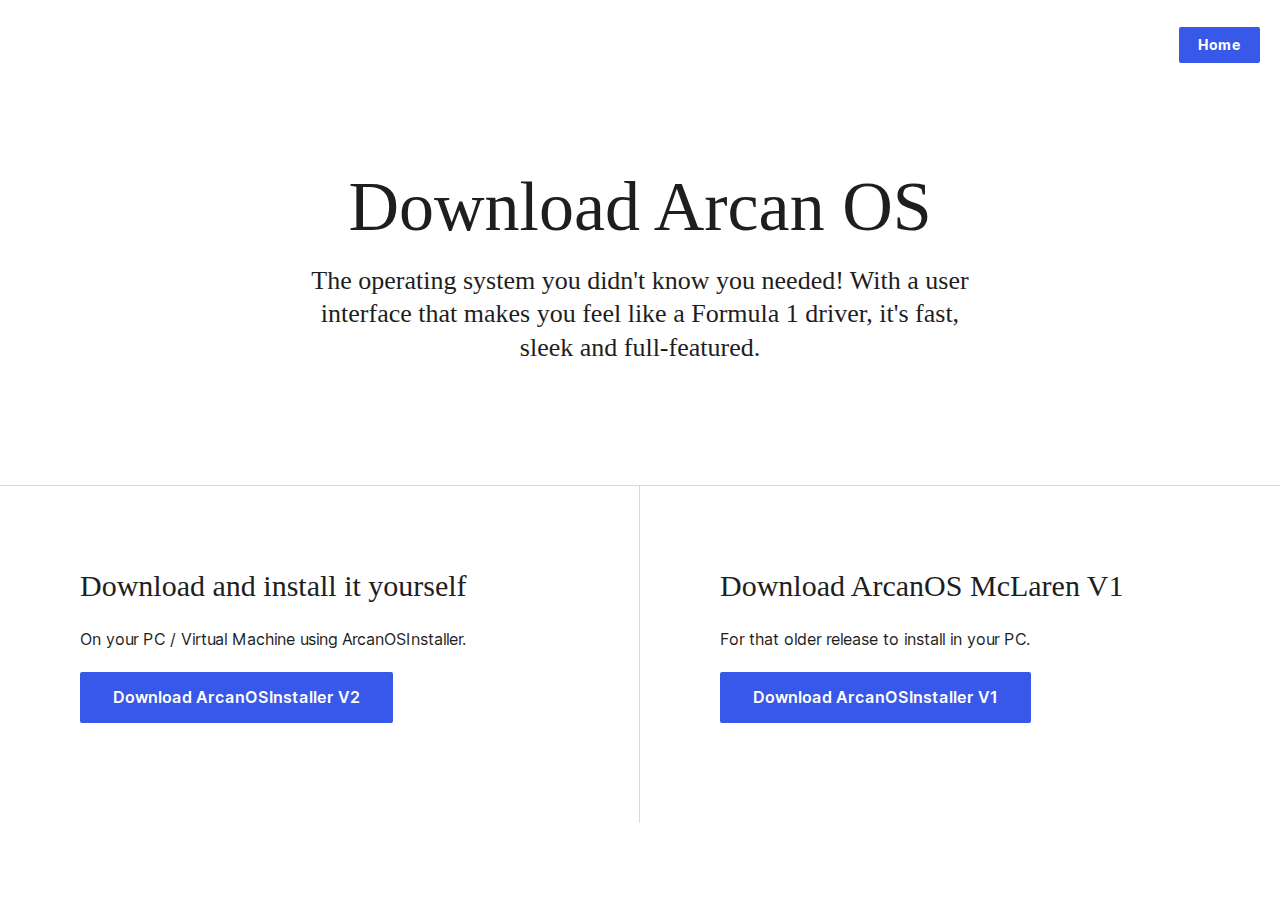
==== commit fd80dc0c: "Update download.html" ====
--- a/download.html
+++ b/download.html
@@ -233,7 +233,7 @@
 	Two are needed because they have different DOM hierarchies at different breakpoints. -->
 
 <div class="global-header__desktop-get-wordpress-container is-layout-flow wp-block-group-is-layout-flow">
-	<a href="https://arcanos.w3spaces.com" class="global-header__desktop-get-wordpress global-header__get-wordpress">
+	<a href="index.html" class="global-header__desktop-get-wordpress global-header__get-wordpress">
 		Home	</a>
 </div> 
 </header>
@@ -437,16 +437,6 @@
 	} catch (e) {}
 } )();
 </script>
-<script src="js/e-202437.js" id="jetpack-stats-js" data-wp-strategy="defer"></script>
-<script id="jetpack-stats-js-after">
-_stq = window._stq || [];
-_stq.push([ "view", JSON.parse("{\"v\":\"ext\",\"blog\":\"26861511\",\"post\":\"371\",\"tz\":\"0\",\"srv\":\"wordpress.org\",\"j\":\"1:13.7\"}") ]);
-_stq.push([ "clickTrackerInit", "26861511", "371" ]);
-</script>
-<script id="wporg-global-header-script-js-extra">
-var wporgGlobalHeaderI18n = {"openSearchLabel":"Open Search","closeSearchLabel":"Close Search","overflowMenuLabel":"More menu"};
-</script>
-<script src="js/view_1.js" id="wporg-global-header-script-js"></script>
-
-
-</body></html>+
+
+</body></html>
--- a/css/style_2.css
+++ b/css/style_2.css
@@ -0,0 +1 @@
+.wp-block-navigation{--navigation-layout-justification-setting:flex-start;--navigation-layout-direction:row;--navigation-layout-wrap:wrap;--navigation-layout-justify:flex-start;--navigation-layout-align:center;position:relative}.wp-block-navigation ul{margin-bottom:0;margin-left:0;margin-top:0;padding-left:0}.wp-block-navigation ul,.wp-block-navigation ul li{list-style:none;padding:0}.wp-block-navigation .wp-block-navigation-item{align-items:center;background-color:inherit;display:flex;position:relative}.wp-block-navigation .wp-block-navigation-item .wp-block-navigation__submenu-container:empty{display:none}.wp-block-navigation .wp-block-navigation-item__content{display:block}.wp-block-navigation .wp-block-navigation-item__content.wp-block-navigation-item__content{color:inherit}.wp-block-navigation.has-text-decoration-underline .wp-block-navigation-item__content,.wp-block-navigation.has-text-decoration-underline .wp-block-navigation-item__content:active,.wp-block-navigation.has-text-decoration-underline .wp-block-navigation-item__content:focus{text-decoration:underline}.wp-block-navigation.has-text-decoration-line-through .wp-block-navigation-item__content,.wp-block-navigation.has-text-decoration-line-through .wp-block-navigation-item__content:active,.wp-block-navigation.has-text-decoration-line-through .wp-block-navigation-item__content:focus{text-decoration:line-through}.wp-block-navigation :where(a),.wp-block-navigation :where(a:active),.wp-block-navigation :where(a:focus){text-decoration:none}.wp-block-navigation .wp-block-navigation__submenu-icon{align-self:center;background-color:inherit;border:none;color:currentColor;display:inline-block;font-size:inherit;height:.6em;line-height:0;margin-left:.25em;padding:0;width:.6em}.wp-block-navigation .wp-block-navigation__submenu-icon svg{stroke:currentColor;display:inline-block;height:inherit;margin-top:.075em;width:inherit}.wp-block-navigation.is-vertical{--navigation-layout-direction:column;--navigation-layout-justify:initial;--navigation-layout-align:flex-start}.wp-block-navigation.no-wrap{--navigation-layout-wrap:nowrap}.wp-block-navigation.items-justified-center{--navigation-layout-justification-setting:center;--navigation-layout-justify:center}.wp-block-navigation.items-justified-center.is-vertical{--navigation-layout-align:center}.wp-block-navigation.items-justified-right{--navigation-layout-justification-setting:flex-end;--navigation-layout-justify:flex-end}.wp-block-navigation.items-justified-right.is-vertical{--navigation-layout-align:flex-end}.wp-block-navigation.items-justified-space-between{--navigation-layout-justification-setting:space-between;--navigation-layout-justify:space-between}.wp-block-navigation .has-child .wp-block-navigation__submenu-container{align-items:normal;background-color:inherit;color:inherit;display:flex;flex-direction:column;height:0;left:-1px;opacity:0;overflow:hidden;position:absolute;top:100%;transition:opacity .1s linear;visibility:hidden;width:0;z-index:2}.wp-block-navigation .has-child .wp-block-navigation__submenu-container>.wp-block-navigation-item>.wp-block-navigation-item__content{display:flex;flex-grow:1}.wp-block-navigation .has-child .wp-block-navigation__submenu-container>.wp-block-navigation-item>.wp-block-navigation-item__content .wp-block-navigation__submenu-icon{margin-left:auto;margin-right:0}.wp-block-navigation .has-child .wp-block-navigation__submenu-container .wp-block-navigation-item__content{margin:0}@media (min-width:782px){.wp-block-navigation .has-child .wp-block-navigation__submenu-container .wp-block-navigation__submenu-container{left:100%;top:-1px}.wp-block-navigation .has-child .wp-block-navigation__submenu-container .wp-block-navigation__submenu-container:before{background:#0000;content:"";display:block;height:100%;position:absolute;right:100%;width:.5em}.wp-block-navigation .has-child .wp-block-navigation__submenu-container .wp-block-navigation__submenu-icon{margin-right:.25em}.wp-block-navigation .has-child .wp-block-navigation__submenu-container .wp-block-navigation__submenu-icon svg{transform:rotate(-90deg)}}.wp-block-navigation .has-child .wp-block-navigation-submenu__toggle[aria-expanded=true]~.wp-block-navigation__submenu-container,.wp-block-navigation .has-child:not(.open-on-click):hover>.wp-block-navigation__submenu-container,.wp-block-navigation .has-child:not(.open-on-click):not(.open-on-hover-click):focus-within>.wp-block-navigation__submenu-container{height:auto;min-width:200px;opacity:1;overflow:visible;visibility:visible;width:auto}.wp-block-navigation.has-background .has-child .wp-block-navigation__submenu-container{left:0;top:100%}@media (min-width:782px){.wp-block-navigation.has-background .has-child .wp-block-navigation__submenu-container .wp-block-navigation__submenu-container{left:100%;top:0}}.wp-block-navigation-submenu{display:flex;position:relative}.wp-block-navigation-submenu .wp-block-navigation__submenu-icon svg{stroke:currentColor}button.wp-block-navigation-item__content{background-color:initial;border:none;color:currentColor;font-family:inherit;font-size:inherit;font-style:inherit;font-weight:inherit;letter-spacing:inherit;line-height:inherit;text-align:left;text-transform:inherit}.wp-block-navigation-submenu__toggle{cursor:pointer}.wp-block-navigation-item.open-on-click .wp-block-navigation-submenu__toggle{padding-left:0;padding-right:.85em}.wp-block-navigation-item.open-on-click .wp-block-navigation-submenu__toggle+.wp-block-navigation__submenu-icon{margin-left:-.6em;pointer-events:none}.wp-block-navigation-item.open-on-click button.wp-block-navigation-item__content:not(.wp-block-navigation-submenu__toggle){padding:0}.wp-block-navigation .wp-block-page-list,.wp-block-navigation__container,.wp-block-navigation__responsive-close,.wp-block-navigation__responsive-container,.wp-block-navigation__responsive-container-content,.wp-block-navigation__responsive-dialog{gap:inherit}:where(.wp-block-navigation.has-background .wp-block-navigation-item a:not(.wp-element-button)),:where(.wp-block-navigation.has-background .wp-block-navigation-submenu a:not(.wp-element-button)){padding:.5em 1em}:where(.wp-block-navigation .wp-block-navigation__submenu-container .wp-block-navigation-item a:not(.wp-element-button)),:where(.wp-block-navigation .wp-block-navigation__submenu-container .wp-block-navigation-submenu a:not(.wp-element-button)),:where(.wp-block-navigation .wp-block-navigation__submenu-container .wp-block-navigation-submenu button.wp-block-navigation-item__content),:where(.wp-block-navigation .wp-block-navigation__submenu-container .wp-block-pages-list__item button.wp-block-navigation-item__content){padding:.5em 1em}.wp-block-navigation.items-justified-right .wp-block-navigation__container .has-child .wp-block-navigation__submenu-container,.wp-block-navigation.items-justified-right .wp-block-page-list>.has-child .wp-block-navigation__submenu-container,.wp-block-navigation.items-justified-space-between .wp-block-page-list>.has-child:last-child .wp-block-navigation__submenu-container,.wp-block-navigation.items-justified-space-between>.wp-block-navigation__container>.has-child:last-child .wp-block-navigation__submenu-container{left:auto;right:0}.wp-block-navigation.items-justified-right .wp-block-navigation__container .has-child .wp-block-navigation__submenu-container .wp-block-navigation__submenu-container,.wp-block-navigation.items-justified-right .wp-block-page-list>.has-child .wp-block-navigation__submenu-container .wp-block-navigation__submenu-container,.wp-block-navigation.items-justified-space-between .wp-block-page-list>.has-child:last-child .wp-block-navigation__submenu-container .wp-block-navigation__submenu-container,.wp-block-navigation.items-justified-space-between>.wp-block-navigation__container>.has-child:last-child .wp-block-navigation__submenu-container .wp-block-navigation__submenu-container{left:-1px;right:-1px}@media (min-width:782px){.wp-block-navigation.items-justified-right .wp-block-navigation__container .has-child .wp-block-navigation__submenu-container .wp-block-navigation__submenu-container,.wp-block-navigation.items-justified-right .wp-block-page-list>.has-child .wp-block-navigation__submenu-container .wp-block-navigation__submenu-container,.wp-block-navigation.items-justified-space-between .wp-block-page-list>.has-child:last-child .wp-block-navigation__submenu-container .wp-block-navigation__submenu-container,.wp-block-navigation.items-justified-space-between>.wp-block-navigation__container>.has-child:last-child .wp-block-navigation__submenu-container .wp-block-navigation__submenu-container{left:auto;right:100%}}.wp-block-navigation:not(.has-background) .wp-block-navigation__submenu-container{background-color:#fff;border:1px solid #00000026}.wp-block-navigation.has-background .wp-block-navigation__submenu-container{background-color:inherit}.wp-block-navigation:not(.has-text-color) .wp-block-navigation__submenu-container{color:#000}.wp-block-navigation__container{align-items:var(--navigation-layout-align,initial);display:flex;flex-direction:var(--navigation-layout-direction,initial);flex-wrap:var(--navigation-layout-wrap,wrap);justify-content:var(--navigation-layout-justify,initial);list-style:none;margin:0;padding-left:0}.wp-block-navigation__container .is-responsive{display:none}.wp-block-navigation__container:only-child,.wp-block-page-list:only-child{flex-grow:1}@keyframes overlay-menu__fade-in-animation{0%{opacity:0;transform:translateY(.5em)}to{opacity:1;transform:translateY(0)}}.wp-block-navigation__responsive-container{bottom:0;display:none;left:0;position:fixed;right:0;top:0}.wp-block-navigation__responsive-container :where(.wp-block-navigation-item a){color:inherit}.wp-block-navigation__responsive-container .wp-block-navigation__responsive-container-content{align-items:var(--navigation-layout-align,initial);display:flex;flex-direction:var(--navigation-layout-direction,initial);flex-wrap:var(--navigation-layout-wrap,wrap);justify-content:var(--navigation-layout-justify,initial)}.wp-block-navigation__responsive-container:not(.is-menu-open.is-menu-open){background-color:inherit!important;color:inherit!important}.wp-block-navigation__responsive-container.is-menu-open{animation:overlay-menu__fade-in-animation .1s ease-out;animation-fill-mode:forwards;background-color:inherit;display:flex;flex-direction:column;overflow:auto;padding:clamp(1rem,var(--wp--style--root--padding-top),20rem) clamp(1rem,var(--wp--style--root--padding-right),20rem) clamp(1rem,var(--wp--style--root--padding-bottom),20rem) clamp(1rem,var(--wp--style--root--padding-left),20em);z-index:100000}@media (prefers-reduced-motion:reduce){.wp-block-navigation__responsive-container.is-menu-open{animation-delay:0s;animation-duration:1ms}}.wp-block-navigation__responsive-container.is-menu-open .wp-block-navigation__responsive-container-content{align-items:var(--navigation-layout-justification-setting,inherit);display:flex;flex-direction:column;flex-wrap:nowrap;overflow:visible;padding-top:calc(2rem + 24px)}.wp-block-navigation__responsive-container.is-menu-open .wp-block-navigation__responsive-container-content,.wp-block-navigation__responsive-container.is-menu-open .wp-block-navigation__responsive-container-content .wp-block-navigation__container,.wp-block-navigation__responsive-container.is-menu-open .wp-block-navigation__responsive-container-content .wp-block-page-list{justify-content:flex-start}.wp-block-navigation__responsive-container.is-menu-open .wp-block-navigation__responsive-container-content .wp-block-navigation__submenu-icon{display:none}.wp-block-navigation__responsive-container.is-menu-open .wp-block-navigation__responsive-container-content .has-child .wp-block-navigation__submenu-container{border:none;height:auto;min-width:200px;opacity:1;overflow:initial;padding-left:2rem;padding-right:2rem;position:static;visibility:visible;width:auto}.wp-block-navigation__responsive-container.is-menu-open .wp-block-navigation__responsive-container-content .wp-block-navigation__container,.wp-block-navigation__responsive-container.is-menu-open .wp-block-navigation__responsive-container-content .wp-block-navigation__submenu-container{gap:inherit}.wp-block-navigation__responsive-container.is-menu-open .wp-block-navigation__responsive-container-content .wp-block-navigation__submenu-container{padding-top:var(--wp--style--block-gap,2em)}.wp-block-navigation__responsive-container.is-menu-open .wp-block-navigation__responsive-container-content .wp-block-navigation-item__content{padding:0}.wp-block-navigation__responsive-container.is-menu-open .wp-block-navigation__responsive-container-content .wp-block-navigation-item,.wp-block-navigation__responsive-container.is-menu-open .wp-block-navigation__responsive-container-content .wp-block-navigation__container,.wp-block-navigation__responsive-container.is-menu-open .wp-block-navigation__responsive-container-content .wp-block-page-list{align-items:var(--navigation-layout-justification-setting,initial);display:flex;flex-direction:column}.wp-block-navigation__responsive-container.is-menu-open .wp-block-navigation-item,.wp-block-navigation__responsive-container.is-menu-open .wp-block-navigation-item .wp-block-navigation__submenu-container,.wp-block-navigation__responsive-container.is-menu-open .wp-block-navigation__container,.wp-block-navigation__responsive-container.is-menu-open .wp-block-page-list{background:#0000!important;color:inherit!important}.wp-block-navigation__responsive-container.is-menu-open .wp-block-navigation__submenu-container.wp-block-navigation__submenu-container.wp-block-navigation__submenu-container.wp-block-navigation__submenu-container{left:auto;right:auto}@media (min-width:600px){.wp-block-navigation__responsive-container:not(.hidden-by-default):not(.is-menu-open){background-color:inherit;display:block;position:relative;width:100%;z-index:auto}.wp-block-navigation__responsive-container:not(.hidden-by-default):not(.is-menu-open) .wp-block-navigation__responsive-container-close{display:none}.wp-block-navigation__responsive-container.is-menu-open .wp-block-navigation__submenu-container.wp-block-navigation__submenu-container.wp-block-navigation__submenu-container.wp-block-navigation__submenu-container{left:0}}.wp-block-navigation:not(.has-background) .wp-block-navigation__responsive-container.is-menu-open{background-color:#fff}.wp-block-navigation:not(.has-text-color) .wp-block-navigation__responsive-container.is-menu-open{color:#000}.wp-block-navigation__toggle_button_label{font-size:1rem;font-weight:700}.wp-block-navigation__responsive-container-close,.wp-block-navigation__responsive-container-open{background:#0000;border:none;color:currentColor;cursor:pointer;margin:0;padding:0;text-transform:inherit;vertical-align:middle}.wp-block-navigation__responsive-container-close svg,.wp-block-navigation__responsive-container-open svg{fill:currentColor;display:block;height:24px;pointer-events:none;width:24px}.wp-block-navigation__responsive-container-open{display:flex}.wp-block-navigation__responsive-container-open.wp-block-navigation__responsive-container-open.wp-block-navigation__responsive-container-open{font-family:inherit;font-size:inherit;font-weight:inherit}@media (min-width:600px){.wp-block-navigation__responsive-container-open:not(.always-shown){display:none}}.wp-block-navigation__responsive-container-close{position:absolute;right:0;top:0;z-index:2}.wp-block-navigation__responsive-container-close.wp-block-navigation__responsive-container-close.wp-block-navigation__responsive-container-close{font-family:inherit;font-size:inherit;font-weight:inherit}.wp-block-navigation__responsive-close{width:100%}.has-modal-open .wp-block-navigation__responsive-close{margin-left:auto;margin-right:auto;max-width:var(--wp--style--global--wide-size,100%)}.wp-block-navigation__responsive-close:focus{outline:none}.is-menu-open .wp-block-navigation__responsive-close,.is-menu-open .wp-block-navigation__responsive-container-content,.is-menu-open .wp-block-navigation__responsive-dialog{box-sizing:border-box}.wp-block-navigation__responsive-dialog{position:relative}.has-modal-open .admin-bar .is-menu-open .wp-block-navigation__responsive-dialog{margin-top:46px}@media (min-width:782px){.has-modal-open .admin-bar .is-menu-open .wp-block-navigation__responsive-dialog{margin-top:32px}}html.has-modal-open{overflow:hidden}--- a/css/style_1.css
+++ b/css/style_1.css
@@ -0,0 +1 @@
+.wp-block-social-links{background:none;box-sizing:border-box;margin-left:0;padding-left:0;padding-right:0;text-indent:0}.wp-block-social-links .wp-social-link a,.wp-block-social-links .wp-social-link a:hover{border-bottom:0;box-shadow:none;text-decoration:none}.wp-block-social-links .wp-social-link svg{height:1em;width:1em}.wp-block-social-links .wp-social-link span:not(.screen-reader-text){font-size:.65em;margin-left:.5em;margin-right:.5em}.wp-block-social-links.has-small-icon-size{font-size:16px}.wp-block-social-links,.wp-block-social-links.has-normal-icon-size{font-size:24px}.wp-block-social-links.has-large-icon-size{font-size:36px}.wp-block-social-links.has-huge-icon-size{font-size:48px}.wp-block-social-links.aligncenter{display:flex;justify-content:center}.wp-block-social-links.alignright{justify-content:flex-end}.wp-block-social-link{border-radius:9999px;display:block;height:auto;transition:transform .1s ease}@media (prefers-reduced-motion:reduce){.wp-block-social-link{transition-delay:0s;transition-duration:0s}}.wp-block-social-link a{align-items:center;display:flex;line-height:0;transition:transform .1s ease}.wp-block-social-link:hover{transform:scale(1.1)}.wp-block-social-links .wp-block-social-link.wp-social-link{display:inline-block;margin:0;padding:0}.wp-block-social-links .wp-block-social-link.wp-social-link .wp-block-social-link-anchor,.wp-block-social-links .wp-block-social-link.wp-social-link .wp-block-social-link-anchor svg,.wp-block-social-links .wp-block-social-link.wp-social-link .wp-block-social-link-anchor:active,.wp-block-social-links .wp-block-social-link.wp-social-link .wp-block-social-link-anchor:hover,.wp-block-social-links .wp-block-social-link.wp-social-link .wp-block-social-link-anchor:visited{fill:currentColor;color:currentColor}:where(.wp-block-social-links:not(.is-style-logos-only)) .wp-social-link{background-color:#f0f0f0;color:#444}:where(.wp-block-social-links:not(.is-style-logos-only)) .wp-social-link-amazon{background-color:#f90;color:#fff}:where(.wp-block-social-links:not(.is-style-logos-only)) .wp-social-link-bandcamp{background-color:#1ea0c3;color:#fff}:where(.wp-block-social-links:not(.is-style-logos-only)) .wp-social-link-behance{background-color:#0757fe;color:#fff}:where(.wp-block-social-links:not(.is-style-logos-only)) .wp-social-link-bluesky{background-color:#0a7aff;color:#fff}:where(.wp-block-social-links:not(.is-style-logos-only)) .wp-social-link-codepen{background-color:#1e1f26;color:#fff}:where(.wp-block-social-links:not(.is-style-logos-only)) .wp-social-link-deviantart{background-color:#02e49b;color:#fff}:where(.wp-block-social-links:not(.is-style-logos-only)) .wp-social-link-dribbble{background-color:#e94c89;color:#fff}:where(.wp-block-social-links:not(.is-style-logos-only)) .wp-social-link-dropbox{background-color:#4280ff;color:#fff}:where(.wp-block-social-links:not(.is-style-logos-only)) .wp-social-link-etsy{background-color:#f45800;color:#fff}:where(.wp-block-social-links:not(.is-style-logos-only)) .wp-social-link-facebook{background-color:#1778f2;color:#fff}:where(.wp-block-social-links:not(.is-style-logos-only)) .wp-social-link-fivehundredpx{background-color:#000;color:#fff}:where(.wp-block-social-links:not(.is-style-logos-only)) .wp-social-link-flickr{background-color:#0461dd;color:#fff}:where(.wp-block-social-links:not(.is-style-logos-only)) .wp-social-link-foursquare{background-color:#e65678;color:#fff}:where(.wp-block-social-links:not(.is-style-logos-only)) .wp-social-link-github{background-color:#24292d;color:#fff}:where(.wp-block-social-links:not(.is-style-logos-only)) .wp-social-link-goodreads{background-color:#eceadd;color:#382110}:where(.wp-block-social-links:not(.is-style-logos-only)) .wp-social-link-google{background-color:#ea4434;color:#fff}:where(.wp-block-social-links:not(.is-style-logos-only)) .wp-social-link-gravatar{background-color:#1d4fc4;color:#fff}:where(.wp-block-social-links:not(.is-style-logos-only)) .wp-social-link-instagram{background-color:#f00075;color:#fff}:where(.wp-block-social-links:not(.is-style-logos-only)) .wp-social-link-lastfm{background-color:#e21b24;color:#fff}:where(.wp-block-social-links:not(.is-style-logos-only)) .wp-social-link-linkedin{background-color:#0d66c2;color:#fff}:where(.wp-block-social-links:not(.is-style-logos-only)) .wp-social-link-mastodon{background-color:#3288d4;color:#fff}:where(.wp-block-social-links:not(.is-style-logos-only)) .wp-social-link-medium{background-color:#000;color:#fff}:where(.wp-block-social-links:not(.is-style-logos-only)) .wp-social-link-meetup{background-color:#f6405f;color:#fff}:where(.wp-block-social-links:not(.is-style-logos-only)) .wp-social-link-patreon{background-color:#000;color:#fff}:where(.wp-block-social-links:not(.is-style-logos-only)) .wp-social-link-pinterest{background-color:#e60122;color:#fff}:where(.wp-block-social-links:not(.is-style-logos-only)) .wp-social-link-pocket{background-color:#ef4155;color:#fff}:where(.wp-block-social-links:not(.is-style-logos-only)) .wp-social-link-reddit{background-color:#ff4500;color:#fff}:where(.wp-block-social-links:not(.is-style-logos-only)) .wp-social-link-skype{background-color:#0478d7;color:#fff}:where(.wp-block-social-links:not(.is-style-logos-only)) .wp-social-link-snapchat{stroke:#000;background-color:#fefc00;color:#fff}:where(.wp-block-social-links:not(.is-style-logos-only)) .wp-social-link-soundcloud{background-color:#ff5600;color:#fff}:where(.wp-block-social-links:not(.is-style-logos-only)) .wp-social-link-spotify{background-color:#1bd760;color:#fff}:where(.wp-block-social-links:not(.is-style-logos-only)) .wp-social-link-telegram{background-color:#2aabee;color:#fff}:where(.wp-block-social-links:not(.is-style-logos-only)) .wp-social-link-threads{background-color:#000;color:#fff}:where(.wp-block-social-links:not(.is-style-logos-only)) .wp-social-link-tiktok{background-color:#000;color:#fff}:where(.wp-block-social-links:not(.is-style-logos-only)) .wp-social-link-tumblr{background-color:#011835;color:#fff}:where(.wp-block-social-links:not(.is-style-logos-only)) .wp-social-link-twitch{background-color:#6440a4;color:#fff}:where(.wp-block-social-links:not(.is-style-logos-only)) .wp-social-link-twitter{background-color:#1da1f2;color:#fff}:where(.wp-block-social-links:not(.is-style-logos-only)) .wp-social-link-vimeo{background-color:#1eb7ea;color:#fff}:where(.wp-block-social-links:not(.is-style-logos-only)) .wp-social-link-vk{background-color:#4680c2;color:#fff}:where(.wp-block-social-links:not(.is-style-logos-only)) .wp-social-link-wordpress{background-color:#3499cd;color:#fff}:where(.wp-block-social-links:not(.is-style-logos-only)) .wp-social-link-whatsapp{background-color:#25d366;color:#fff}:where(.wp-block-social-links:not(.is-style-logos-only)) .wp-social-link-x{background-color:#000;color:#fff}:where(.wp-block-social-links:not(.is-style-logos-only)) .wp-social-link-yelp{background-color:#d32422;color:#fff}:where(.wp-block-social-links:not(.is-style-logos-only)) .wp-social-link-youtube{background-color:red;color:#fff}:where(.wp-block-social-links.is-style-logos-only) .wp-social-link{background:none}:where(.wp-block-social-links.is-style-logos-only) .wp-social-link svg{height:1.25em;width:1.25em}:where(.wp-block-social-links.is-style-logos-only) .wp-social-link-amazon{color:#f90}:where(.wp-block-social-links.is-style-logos-only) .wp-social-link-bandcamp{color:#1ea0c3}:where(.wp-block-social-links.is-style-logos-only) .wp-social-link-behance{color:#0757fe}:where(.wp-block-social-links.is-style-logos-only) .wp-social-link-bluesky{color:#0a7aff}:where(.wp-block-social-links.is-style-logos-only) .wp-social-link-codepen{color:#1e1f26}:where(.wp-block-social-links.is-style-logos-only) .wp-social-link-deviantart{color:#02e49b}:where(.wp-block-social-links.is-style-logos-only) .wp-social-link-dribbble{color:#e94c89}:where(.wp-block-social-links.is-style-logos-only) .wp-social-link-dropbox{color:#4280ff}:where(.wp-block-social-links.is-style-logos-only) .wp-social-link-etsy{color:#f45800}:where(.wp-block-social-links.is-style-logos-only) .wp-social-link-facebook{color:#1778f2}:where(.wp-block-social-links.is-style-logos-only) .wp-social-link-fivehundredpx{color:#000}:where(.wp-block-social-links.is-style-logos-only) .wp-social-link-flickr{color:#0461dd}:where(.wp-block-social-links.is-style-logos-only) .wp-social-link-foursquare{color:#e65678}:where(.wp-block-social-links.is-style-logos-only) .wp-social-link-github{color:#24292d}:where(.wp-block-social-links.is-style-logos-only) .wp-social-link-goodreads{color:#382110}:where(.wp-block-social-links.is-style-logos-only) .wp-social-link-google{color:#ea4434}:where(.wp-block-social-links.is-style-logos-only) .wp-social-link-gravatar{color:#1d4fc4}:where(.wp-block-social-links.is-style-logos-only) .wp-social-link-instagram{color:#f00075}:where(.wp-block-social-links.is-style-logos-only) .wp-social-link-lastfm{color:#e21b24}:where(.wp-block-social-links.is-style-logos-only) .wp-social-link-linkedin{color:#0d66c2}:where(.wp-block-social-links.is-style-logos-only) .wp-social-link-mastodon{color:#3288d4}:where(.wp-block-social-links.is-style-logos-only) .wp-social-link-medium{color:#000}:where(.wp-block-social-links.is-style-logos-only) .wp-social-link-meetup{color:#f6405f}:where(.wp-block-social-links.is-style-logos-only) .wp-social-link-patreon{color:#000}:where(.wp-block-social-links.is-style-logos-only) .wp-social-link-pinterest{color:#e60122}:where(.wp-block-social-links.is-style-logos-only) .wp-social-link-pocket{color:#ef4155}:where(.wp-block-social-links.is-style-logos-only) .wp-social-link-reddit{color:#ff4500}:where(.wp-block-social-links.is-style-logos-only) .wp-social-link-skype{color:#0478d7}:where(.wp-block-social-links.is-style-logos-only) .wp-social-link-snapchat{stroke:#000;color:#fff}:where(.wp-block-social-links.is-style-logos-only) .wp-social-link-soundcloud{color:#ff5600}:where(.wp-block-social-links.is-style-logos-only) .wp-social-link-spotify{color:#1bd760}:where(.wp-block-social-links.is-style-logos-only) .wp-social-link-telegram{color:#2aabee}:where(.wp-block-social-links.is-style-logos-only) .wp-social-link-threads{color:#000}:where(.wp-block-social-links.is-style-logos-only) .wp-social-link-tiktok{color:#000}:where(.wp-block-social-links.is-style-logos-only) .wp-social-link-tumblr{color:#011835}:where(.wp-block-social-links.is-style-logos-only) .wp-social-link-twitch{color:#6440a4}:where(.wp-block-social-links.is-style-logos-only) .wp-social-link-twitter{color:#1da1f2}:where(.wp-block-social-links.is-style-logos-only) .wp-social-link-vimeo{color:#1eb7ea}:where(.wp-block-social-links.is-style-logos-only) .wp-social-link-vk{color:#4680c2}:where(.wp-block-social-links.is-style-logos-only) .wp-social-link-whatsapp{color:#25d366}:where(.wp-block-social-links.is-style-logos-only) .wp-social-link-wordpress{color:#3499cd}:where(.wp-block-social-links.is-style-logos-only) .wp-social-link-x{color:#000}:where(.wp-block-social-links.is-style-logos-only) .wp-social-link-yelp{color:#d32422}:where(.wp-block-social-links.is-style-logos-only) .wp-social-link-youtube{color:red}.wp-block-social-links.is-style-pill-shape .wp-social-link{width:auto}:root :where(.wp-block-social-links .wp-social-link a){padding:.25em}:root :where(.wp-block-social-links.is-style-logos-only .wp-social-link a){padding:0}:root :where(.wp-block-social-links.is-style-pill-shape .wp-social-link a){padding-left:.66667em;padding-right:.66667em}.wp-block-social-links:not(.has-icon-color):not(.has-icon-background-color) .wp-social-link-snapchat .wp-block-social-link-label{color:#000}--- a/css/style_3.css
+++ b/css/style_3.css
@@ -0,0 +1,1261 @@
+/*--------------*
+ *  Newsreader  *
+ *--------------*/
+
+/* cyrillic-ext */
+@font-face {
+	font-family: Newsreader;
+	font-weight: 100 900;
+	font-style: normal;
+	font-display: swap;
+	src: url(../fonts/Newsreader-cyrillic-ext.woff2) format("woff2");
+	unicode-range: U+0460-052F, U+1C80-1C88, U+20B4, U+2DE0-2DFF, U+A640-A69F, U+FE2E-FE2F;
+}
+
+/* cyrillic */
+@font-face {
+	font-family: Newsreader;
+	font-weight: 100 900;
+	font-style: normal;
+	font-display: swap;
+	src: url(../fonts/Newsreader-cyrillic.woff2) format("woff2");
+	unicode-range: U+0400-045F, U+0490-0491, U+04B0-04B1, U+2116;
+}
+
+/* greek-ext */
+@font-face {
+	font-family: Newsreader;
+	font-weight: 100 900;
+	font-style: normal;
+	font-display: swap;
+	src: url(../fonts/Newsreader-greek-ext.woff2) format("woff2");
+	unicode-range: U+1F00-1FFF;
+}
+
+/* greek */
+@font-face {
+	font-family: Newsreader;
+	font-weight: 100 900;
+	font-style: normal;
+	font-display: swap;
+	src: url(../fonts/Newsreader-greek.woff2) format("woff2");
+	unicode-range: U+0370-03FF;
+}
+
+/* vietnamese */
+@font-face {
+	font-family: Newsreader;
+	font-weight: 100 900;
+	font-style: normal;
+	font-display: swap;
+	src: url(../fonts/Newsreader-vietnamese.woff2) format("woff2");
+	unicode-range: U+0102-0103, U+0110-0111, U+0128-0129, U+0168-0169, U+01A0-01A1, U+01AF-01B0, U+1EA0-1EF9, U+20AB;
+}
+
+/* latin-ext */
+@font-face {
+	font-family: Newsreader;
+	font-weight: 100 900;
+	font-style: normal;
+	font-display: swap;
+	src: url(../fonts/Newsreader-latin-ext.woff2) format("woff2");
+	unicode-range: U+0100-024F, U+0259, U+1E00-1EFF, U+2020, U+20A0-20AB, U+20AD-20CF, U+2113, U+2C60-2C7F, U+A720-A7FF;
+}
+
+/* latin */
+@font-face {
+	font-family: Newsreader;
+	font-weight: 100 900;
+	font-style: normal;
+	font-display: swap;
+	src: url(../fonts/Newsreader-latin.woff2) format("woff2");
+	unicode-range: U+0000-00FF, U+0131, U+0152-0153, U+02BB-02BC, U+02C6, U+02DA, U+02DC, U+2000-206F, U+2074, U+20AC, U+2122, U+2212, U+2215, U+FEFF, U+FFFD;
+}
+
+/* arrows */
+@font-face {
+	font-family: Newsreader;
+	font-weight: 100 900;
+	font-style: normal;
+	font-display: swap;
+	src: url(../fonts/Newsreader-arrows.woff2) format("woff2");
+	unicode-range: U+2190-2199;
+}
+
+/*----------------------*
+ *  Newsreader, Italic  *
+ *----------------------*/
+
+/* cyrillic-ext */
+@font-face {
+	font-family: Newsreader;
+	font-weight: 100 900;
+	font-style: italic;
+	font-display: swap;
+	src: url(../fonts/Newsreader-Italic-cyrillic-ext.woff2) format("woff2");
+	unicode-range: U+0460-052F, U+1C80-1C88, U+20B4, U+2DE0-2DFF, U+A640-A69F, U+FE2E-FE2F;
+}
+
+/* cyrillic */
+@font-face {
+	font-family: Newsreader;
+	font-weight: 100 900;
+	font-style: italic;
+	font-display: swap;
+	src: url(../fonts/Newsreader-Italic-cyrillic.woff2) format("woff2");
+	unicode-range: U+0400-045F, U+0490-0491, U+04B0-04B1, U+2116;
+}
+
+/* greek-ext */
+@font-face {
+	font-family: Newsreader;
+	font-weight: 100 900;
+	font-style: italic;
+	font-display: swap;
+	src: url(../fonts/Newsreader-Italic-greek-ext.woff2) format("woff2");
+	unicode-range: U+1F00-1FFF;
+}
+
+/* greek */
+@font-face {
+	font-family: Newsreader;
+	font-weight: 100 900;
+	font-style: italic;
+	font-display: swap;
+	src: url(../fonts/Newsreader-Italic-greek.woff2) format("woff2");
+	unicode-range: U+0370-03FF;
+}
+
+/* vietnamese */
+@font-face {
+	font-family: Newsreader;
+	font-weight: 100 900;
+	font-style: italic;
+	font-display: swap;
+	src: url(../fonts/Newsreader-Italic-vietnamese.woff2) format("woff2");
+	unicode-range: U+0102-0103, U+0110-0111, U+0128-0129, U+0168-0169, U+01A0-01A1, U+01AF-01B0, U+1EA0-1EF9, U+20AB;
+}
+
+/* latin-ext */
+@font-face {
+	font-family: Newsreader;
+	font-weight: 100 900;
+	font-style: italic;
+	font-display: swap;
+	src: url(../fonts/Newsreader-Italic-latin-ext.woff2) format("woff2");
+	unicode-range: U+0100-024F, U+0259, U+1E00-1EFF, U+2020, U+20A0-20AB, U+20AD-20CF, U+2113, U+2C60-2C7F, U+A720-A7FF;
+}
+
+/* latin */
+@font-face {
+	font-family: Newsreader;
+	font-weight: 100 900;
+	font-style: italic;
+	font-display: swap;
+	src: url(../fonts/Newsreader-Italic-latin.woff2) format("woff2");
+	unicode-range: U+0000-00FF, U+0131, U+0152-0153, U+02BB-02BC, U+02C6, U+02DA, U+02DC, U+2000-206F, U+2074, U+20AC, U+2122, U+2212, U+2215, U+FEFF, U+FFFD;
+}
+
+/* arrows */
+@font-face {
+	font-family: Newsreader;
+	font-weight: 100 900;
+	font-style: italic;
+	font-display: swap;
+	src: url(../fonts/Newsreader-Italic-arrows.woff2) format("woff2");
+	unicode-range: U+2190-2199;
+}
+
+
+/*-----------------*
+ *  Anton-Regular  *
+ *-----------------*/
+
+/* cyrillic-ext */
+@font-face {
+	font-family: Anton;
+	font-weight: 100 900;
+	font-style: normal;
+	font-display: swap;
+	src: url(../fonts/Anton-Regular-cyrillic-ext.woff2) format("woff2");
+	unicode-range: U+0460-052F, U+1C80-1C88, U+20B4, U+2DE0-2DFF, U+A640-A69F, U+FE2E-FE2F;
+}
+
+/* cyrillic */
+@font-face {
+	font-family: Anton;
+	font-weight: 100 900;
+	font-style: normal;
+	font-display: swap;
+	src: url(../fonts/Anton-Regular-cyrillic.woff2) format("woff2");
+	unicode-range: U+0400-045F, U+0490-0491, U+04B0-04B1, U+2116;
+}
+
+/* greek-ext */
+@font-face {
+	font-family: Anton;
+	font-weight: 100 900;
+	font-style: normal;
+	font-display: swap;
+	src: url(../fonts/Anton-Regular-greek-ext.woff2) format("woff2");
+	unicode-range: U+1F00-1FFF;
+}
+
+/* greek */
+@font-face {
+	font-family: Anton;
+	font-weight: 100 900;
+	font-style: normal;
+	font-display: swap;
+	src: url(../fonts/Anton-Regular-greek.woff2) format("woff2");
+	unicode-range: U+0370-03FF;
+}
+
+/* vietnamese */
+@font-face {
+	font-family: Anton;
+	font-weight: 100 900;
+	font-style: normal;
+	font-display: swap;
+	src: url(../fonts/Anton-Regular-vietnamese.woff2) format("woff2");
+	unicode-range: U+0102-0103, U+0110-0111, U+0128-0129, U+0168-0169, U+01A0-01A1, U+01AF-01B0, U+1EA0-1EF9, U+20AB;
+}
+
+/* latin-ext */
+@font-face {
+	font-family: Anton;
+	font-weight: 100 900;
+	font-style: normal;
+	font-display: swap;
+	src: url(../fonts/Anton-Regular-latin-ext.woff2) format("woff2");
+	unicode-range: U+0100-024F, U+0259, U+1E00-1EFF, U+2020, U+20A0-20AB, U+20AD-20CF, U+2113, U+2C60-2C7F, U+A720-A7FF;
+}
+
+/* latin */
+@font-face {
+	font-family: Anton;
+	font-weight: 100 900;
+	font-style: normal;
+	font-display: swap;
+	src: url(../fonts/Anton-Regular-latin.woff2) format("woff2");
+	unicode-range: U+0000-00FF, U+0131, U+0152-0153, U+02BB-02BC, U+02C6, U+02DA, U+02DC, U+2000-206F, U+2074, U+20AC, U+2122, U+2212, U+2215, U+FEFF, U+FFFD;
+}
+
+/* arrows */
+@font-face {
+	font-family: Anton;
+	font-weight: 100 900;
+	font-style: normal;
+	font-display: swap;
+	src: url(../fonts/Anton-Regular-arrows.woff2) format("woff2");
+	unicode-range: U+2190-2199;
+}
+
+/*------------------------*
+ *  CourierPrime-Regular  *
+ *------------------------*/
+
+/* cyrillic-ext */
+@font-face {
+	font-family: "Courier Prime";
+	font-weight: 400;
+	font-style: normal;
+	font-display: swap;
+	src: url(../fonts/CourierPrime-Regular-cyrillic-ext.woff2) format("woff2");
+	unicode-range: U+0460-052F, U+1C80-1C88, U+20B4, U+2DE0-2DFF, U+A640-A69F, U+FE2E-FE2F;
+}
+
+/* cyrillic */
+@font-face {
+	font-family: "Courier Prime";
+	font-weight: 400;
+	font-style: normal;
+	font-display: swap;
+	src: url(../fonts/CourierPrime-Regular-cyrillic.woff2) format("woff2");
+	unicode-range: U+0400-045F, U+0490-0491, U+04B0-04B1, U+2116;
+}
+
+/* greek-ext */
+@font-face {
+	font-family: "Courier Prime";
+	font-weight: 400;
+	font-style: normal;
+	font-display: swap;
+	src: url(../fonts/CourierPrime-Regular-greek-ext.woff2) format("woff2");
+	unicode-range: U+1F00-1FFF;
+}
+
+/* greek */
+@font-face {
+	font-family: "Courier Prime";
+	font-weight: 400;
+	font-style: normal;
+	font-display: swap;
+	src: url(../fonts/CourierPrime-Regular-greek.woff2) format("woff2");
+	unicode-range: U+0370-03FF;
+}
+
+/* vietnamese */
+@font-face {
+	font-family: "Courier Prime";
+	font-weight: 400;
+	font-style: normal;
+	font-display: swap;
+	src: url(../fonts/CourierPrime-Regular-vietnamese.woff2) format("woff2");
+	unicode-range: U+0102-0103, U+0110-0111, U+0128-0129, U+0168-0169, U+01A0-01A1, U+01AF-01B0, U+1EA0-1EF9, U+20AB;
+}
+
+/* latin-ext */
+@font-face {
+	font-family: "Courier Prime";
+	font-weight: 400;
+	font-style: normal;
+	font-display: swap;
+	src: url(../fonts/CourierPrime-Regular-latin-ext.woff2) format("woff2");
+	unicode-range: U+0100-024F, U+0259, U+1E00-1EFF, U+2020, U+20A0-20AB, U+20AD-20CF, U+2113, U+2C60-2C7F, U+A720-A7FF;
+}
+
+/* latin */
+@font-face {
+	font-family: "Courier Prime";
+	font-weight: 400;
+	font-style: normal;
+	font-display: swap;
+	src: url(../fonts/CourierPrime-Regular-latin.woff2) format("woff2");
+	unicode-range: U+0000-00FF, U+0131, U+0152-0153, U+02BB-02BC, U+02C6, U+02DA, U+02DC, U+2000-206F, U+2074, U+20AC, U+2122, U+2212, U+2215, U+FEFF, U+FFFD;
+}
+
+/*------------------------*
+ *  CourierPrime-Bold  *
+ *------------------------*/
+
+/* cyrillic-ext */
+@font-face {
+	font-family: "Courier Prime";
+	font-weight: 700;
+	font-style: normal;
+	font-display: swap;
+	src: url(../fonts/CourierPrime-Bold-cyrillic-ext.woff2) format("woff2");
+	unicode-range: U+0460-052F, U+1C80-1C88, U+20B4, U+2DE0-2DFF, U+A640-A69F, U+FE2E-FE2F;
+}
+
+/* cyrillic */
+@font-face {
+	font-family: "Courier Prime";
+	font-weight: 700;
+	font-style: normal;
+	font-display: swap;
+	src: url(../fonts/CourierPrime-Bold-cyrillic.woff2) format("woff2");
+	unicode-range: U+0400-045F, U+0490-0491, U+04B0-04B1, U+2116;
+}
+
+/* greek-ext */
+@font-face {
+	font-family: "Courier Prime";
+	font-weight: 700;
+	font-style: normal;
+	font-display: swap;
+	src: url(../fonts/CourierPrime-Bold-greek-ext.woff2) format("woff2");
+	unicode-range: U+1F00-1FFF;
+}
+
+/* greek */
+@font-face {
+	font-family: "Courier Prime";
+	font-weight: 700;
+	font-style: normal;
+	font-display: swap;
+	src: url(../fonts/CourierPrime-Bold-greek.woff2) format("woff2");
+	unicode-range: U+0370-03FF;
+}
+
+/* vietnamese */
+@font-face {
+	font-family: "Courier Prime";
+	font-weight: 700;
+	font-style: normal;
+	font-display: swap;
+	src: url(../fonts/CourierPrime-Bold-vietnamese.woff2) format("woff2");
+	unicode-range: U+0102-0103, U+0110-0111, U+0128-0129, U+0168-0169, U+01A0-01A1, U+01AF-01B0, U+1EA0-1EF9, U+20AB;
+}
+
+/* latin-ext */
+@font-face {
+	font-family: "Courier Prime";
+	font-weight: 700;
+	font-style: normal;
+	font-display: swap;
+	src: url(../fonts/CourierPrime-Bold-latin-ext.woff2) format("woff2");
+	unicode-range: U+0100-024F, U+0259, U+1E00-1EFF, U+2020, U+20A0-20AB, U+20AD-20CF, U+2113, U+2C60-2C7F, U+A720-A7FF;
+}
+
+/* latin */
+@font-face {
+	font-family: "Courier Prime";
+	font-weight: 700;
+	font-style: normal;
+	font-display: swap;
+	src: url(../fonts/CourierPrime-Bold-latin.woff2) format("woff2");
+	unicode-range: U+0000-00FF, U+0131, U+0152-0153, U+02BB-02BC, U+02C6, U+02DA, U+02DC, U+2000-206F, U+2074, U+20AC, U+2122, U+2212, U+2215, U+FEFF, U+FFFD;
+}
+
+/*---------*
+ *  Inter  *
+ *---------*/
+
+/* cyrillic-ext */
+@font-face {
+	font-family: Inter;
+	font-weight: 100 900;
+	font-style: normal;
+	font-display: swap;
+	src: url(../fonts/Inter-cyrillic-ext.woff2) format("woff2");
+	unicode-range: U+0460-052F, U+1C80-1C88, U+20B4, U+2DE0-2DFF, U+A640-A69F, U+FE2E-FE2F;
+}
+
+/* cyrillic */
+@font-face {
+	font-family: Inter;
+	font-weight: 100 900;
+	font-style: normal;
+	font-display: swap;
+	src: url(../fonts/Inter-cyrillic.woff2) format("woff2");
+	unicode-range: U+0400-045F, U+0490-0491, U+04B0-04B1, U+2116;
+}
+
+/* greek-ext */
+@font-face {
+	font-family: Inter;
+	font-weight: 100 900;
+	font-style: normal;
+	font-display: swap;
+	src: url(../fonts/Inter-greek-ext.woff2) format("woff2");
+	unicode-range: U+1F00-1FFF;
+}
+
+/* greek */
+@font-face {
+	font-family: Inter;
+	font-weight: 100 900;
+	font-style: normal;
+	font-display: swap;
+	src: url(../fonts/Inter-greek.woff2) format("woff2");
+	unicode-range: U+0370-03FF;
+}
+
+/* vietnamese */
+@font-face {
+	font-family: Inter;
+	font-weight: 100 900;
+	font-style: normal;
+	font-display: swap;
+	src: url(../fonts/Inter-vietnamese.woff2) format("woff2");
+	unicode-range: U+0102-0103, U+0110-0111, U+0128-0129, U+0168-0169, U+01A0-01A1, U+01AF-01B0, U+1EA0-1EF9, U+20AB;
+}
+
+/* latin-ext */
+@font-face {
+	font-family: Inter;
+	font-weight: 100 900;
+	font-style: normal;
+	font-display: swap;
+	src: url(../fonts/Inter-latin-ext.woff2) format("woff2");
+	unicode-range: U+0100-024F, U+0259, U+1E00-1EFF, U+2020, U+20A0-20AB, U+20AD-20CF, U+2113, U+2C60-2C7F, U+A720-A7FF;
+}
+
+/* latin */
+@font-face {
+	font-family: Inter;
+	font-weight: 100 900;
+	font-style: normal;
+	font-display: swap;
+	src: url(../fonts/Inter-latin.woff2) format("woff2");
+	unicode-range: U+0000-00FF, U+0131, U+0152-0153, U+02BB-02BC, U+02C6, U+02DA, U+02DC, U+2000-206F, U+2074, U+20AC, U+2122, U+2212, U+2215, U+FEFF, U+FFFD;
+}
+
+/* arrows */
+@font-face {
+	font-family: Inter;
+	font-weight: 100 900;
+	font-style: normal;
+	font-display: swap;
+	src: url(../fonts/Inter-arrows.woff2) format("woff2");
+	unicode-range: U+2190-2199;
+}
+
+
+/*---------------*
+ *  EB Garamond  *
+ *---------------*/
+
+/* cyrillic-ext */
+@font-face {
+	font-family: "EB Garamond";
+	font-weight: 400 700;
+	font-style: normal;
+	font-display: swap;
+	src: url(../fonts/EBGaramond-cyrillic-ext.woff2) format("woff2");
+	unicode-range: U+0460-052F, U+1C80-1C88, U+20B4, U+2DE0-2DFF, U+A640-A69F, U+FE2E-FE2F;
+}
+
+/* cyrillic */
+@font-face {
+	font-family: "EB Garamond";
+	font-weight: 400 700;
+	font-style: normal;
+	font-display: swap;
+	src: url(../fonts/EBGaramond-cyrillic.woff2) format("woff2");
+	unicode-range: U+0400-045F, U+0490-0491, U+04B0-04B1, U+2116;
+}
+
+/* greek-ext */
+@font-face {
+	font-family: "EB Garamond";
+	font-weight: 400 700;
+	font-style: normal;
+	font-display: swap;
+	src: url(../fonts/EBGaramond-greek-ext.woff2) format("woff2");
+	unicode-range: U+1F00-1FFF;
+}
+
+/* greek */
+@font-face {
+	font-family: "EB Garamond";
+	font-weight: 400 700;
+	font-style: normal;
+	font-display: swap;
+	src: url(../fonts/EBGaramond-greek.woff2) format("woff2");
+	unicode-range: U+0370-03FF;
+}
+
+/* vietnamese */
+@font-face {
+	font-family: "EB Garamond";
+	font-weight: 400 700;
+	font-style: normal;
+	font-display: swap;
+	src: url(../fonts/EBGaramond-vietnamese.woff2) format("woff2");
+	unicode-range: U+0102-0103, U+0110-0111, U+0128-0129, U+0168-0169, U+01A0-01A1, U+01AF-01B0, U+1EA0-1EF9, U+20AB;
+}
+
+/* latin-ext */
+@font-face {
+	font-family: "EB Garamond";
+	font-weight: 400 700;
+	font-style: normal;
+	font-display: swap;
+	src: url(../fonts/EBGaramond-latin-ext.woff2) format("woff2");
+	unicode-range: U+0100-024F, U+0259, U+1E00-1EFF, U+2020, U+20A0-20AB, U+20AD-20CF, U+2113, U+2C60-2C7F, U+A720-A7FF;
+}
+
+/* latin */
+@font-face {
+	font-family: "EB Garamond";
+	font-weight: 400 700;
+	font-style: normal;
+	font-display: swap;
+	src: url(../fonts/EBGaramond-latin.woff2) format("woff2");
+	unicode-range: U+0000-00FF, U+0131, U+0152-0153, U+02BB-02BC, U+02C6, U+02DA, U+02DC, U+2000-206F, U+2074, U+20AC, U+2122, U+2212, U+2215, U+FEFF, U+FFFD;
+}
+
+/* arrows */
+@font-face {
+	font-family: "EB Garamond";
+	font-weight: 400 700;
+	font-style: normal;
+	font-display: swap;
+	src: url(../fonts/EBGaramond-arrows.woff2) format("woff2");
+	unicode-range: U+2190-2199;
+}
+
+
+/*-----------------------*
+ *  EB Garamond, Italic  *
+ *-----------------------*/
+
+/* cyrillic-ext */
+@font-face {
+	font-family: "EB Garamond";
+	font-weight: 400 700;
+	font-style: italic;
+	font-display: swap;
+	src: url(../fonts/EBGaramond-Italic-cyrillic-ext.woff2) format("woff2");
+	unicode-range: U+0460-052F, U+1C80-1C88, U+20B4, U+2DE0-2DFF, U+A640-A69F, U+FE2E-FE2F;
+}
+
+/* cyrillic */
+@font-face {
+	font-family: "EB Garamond";
+	font-weight: 400 700;
+	font-style: italic;
+	font-display: swap;
+	src: url(../fonts/EBGaramond-Italic-cyrillic.woff2) format("woff2");
+	unicode-range: U+0400-045F, U+0490-0491, U+04B0-04B1, U+2116;
+}
+
+/* greek-ext */
+@font-face {
+	font-family: "EB Garamond";
+	font-weight: 400 700;
+	font-style: italic;
+	font-display: swap;
+	src: url(../fonts/EBGaramond-Italic-greek-ext.woff2) format("woff2");
+	unicode-range: U+1F00-1FFF;
+}
+
+/* greek */
+@font-face {
+	font-family: "EB Garamond";
+	font-weight: 400 700;
+	font-style: italic;
+	font-display: swap;
+	src: url(../fonts/EBGaramond-Italic-greek.woff2) format("woff2");
+	unicode-range: U+0370-03FF;
+}
+
+/* vietnamese */
+@font-face {
+	font-family: "EB Garamond";
+	font-weight: 400 700;
+	font-style: italic;
+	font-display: swap;
+	src: url(../fonts/EBGaramond-Italic-vietnamese.woff2) format("woff2");
+	unicode-range: U+0102-0103, U+0110-0111, U+0128-0129, U+0168-0169, U+01A0-01A1, U+01AF-01B0, U+1EA0-1EF9, U+20AB;
+}
+
+/* latin-ext */
+@font-face {
+	font-family: "EB Garamond";
+	font-weight: 400 700;
+	font-style: italic;
+	font-display: swap;
+	src: url(../fonts/EBGaramond-Italic-latin-ext.woff2) format("woff2");
+	unicode-range: U+0100-024F, U+0259, U+1E00-1EFF, U+2020, U+20A0-20AB, U+20AD-20CF, U+2113, U+2C60-2C7F, U+A720-A7FF;
+}
+
+/* latin */
+@font-face {
+	font-family: "EB Garamond";
+	font-weight: 400 700;
+	font-style: italic;
+	font-display: swap;
+	src: url(../fonts/EBGaramond-Italic-latin.woff2) format("woff2");
+	unicode-range: U+0000-00FF, U+0131, U+0152-0153, U+02BB-02BC, U+02C6, U+02DA, U+02DC, U+2000-206F, U+2074, U+20AC, U+2122, U+2212, U+2215, U+FEFF, U+FFFD;
+}
+
+/* arrows */
+@font-face {
+	font-family: "EB Garamond";
+	font-weight: 400 700;
+	font-style: italic;
+	font-display: swap;
+	src: url(./EB-Garamond/EBGaramond-Italic-arrows.woff2) format("woff2");
+	unicode-range: U+2190-2199;
+}
+
+
+/*----------------------------*
+ *  IBM Plex Mono ExtraLight  *
+ *----------------------------*/
+
+/* cyrillic-ext */
+@font-face {
+	font-family: "IBM Plex Mono";
+	font-weight: 200;
+	font-style: normal;
+	font-display: swap;
+	src: url(../fonts/IBMPlexMono-ExtraLight-cyrillic-ext.woff2) format("woff2");
+	unicode-range: U+0460-052F, U+1C80-1C88, U+20B4, U+2DE0-2DFF, U+A640-A69F, U+FE2E-FE2F;
+}
+
+/* cyrillic */
+@font-face {
+	font-family: "IBM Plex Mono";
+	font-weight: 200;
+	font-style: normal;
+	font-display: swap;
+	src: url(../fonts/IBMPlexMono-ExtraLight-cyrillic.woff2) format("woff2");
+	unicode-range: U+0400-045F, U+0490-0491, U+04B0-04B1, U+2116;
+}
+
+/* vietnamese */
+@font-face {
+	font-family: "IBM Plex Mono";
+	font-weight: 200;
+	font-style: normal;
+	font-display: swap;
+	src: url(../fonts/IBMPlexMono-ExtraLight-vietnamese.woff2) format("woff2");
+	unicode-range: U+0102-0103, U+0110-0111, U+0128-0129, U+0168-0169, U+01A0-01A1, U+01AF-01B0, U+1EA0-1EF9, U+20AB;
+}
+
+/* latin-ext */
+@font-face {
+	font-family: "IBM Plex Mono";
+	font-weight: 200;
+	font-style: normal;
+	font-display: swap;
+	src: url(../fonts/IBMPlexMono-ExtraLight-latin-ext.woff2) format("woff2");
+	unicode-range: U+0100-024F, U+0259, U+1E00-1EFF, U+2020, U+20A0-20AB, U+20AD-20CF, U+2113, U+2C60-2C7F, U+A720-A7FF;
+}
+
+/* latin */
+@font-face {
+	font-family: "IBM Plex Mono";
+	font-weight: 200;
+	font-style: normal;
+	font-display: swap;
+	src: url(../fonts/IBMPlexMono-ExtraLight-latin.woff2) format("woff2");
+	unicode-range: U+0000-00FF, U+0131, U+0152-0153, U+02BB-02BC, U+02C6, U+02DA, U+02DC, U+2000-206F, U+2074, U+20AC, U+2122, U+2212, U+2215, U+FEFF, U+FFFD;
+}
+
+
+/*------------------------------------*
+ *  IBM Plex Mono ExtraLight, Italic  *
+ *------------------------------------*/
+
+/* cyrillic-ext */
+@font-face {
+	font-family: "IBM Plex Mono";
+	font-weight: 200;
+	font-style: italic;
+	font-display: swap;
+	src: url(../fonts/IBMPlexMono-ExtraLightItalic-cyrillic-ext.woff2) format("woff2");
+	unicode-range: U+0460-052F, U+1C80-1C88, U+20B4, U+2DE0-2DFF, U+A640-A69F, U+FE2E-FE2F;
+}
+
+/* cyrillic */
+@font-face {
+	font-family: "IBM Plex Mono";
+	font-weight: 200;
+	font-style: italic;
+	font-display: swap;
+	src: url(../fonts/IBMPlexMono-ExtraLightItalic-cyrillic.woff2) format("woff2");
+	unicode-range: U+0400-045F, U+0490-0491, U+04B0-04B1, U+2116;
+}
+
+/* vietnamese */
+@font-face {
+	font-family: "IBM Plex Mono";
+	font-weight: 200;
+	font-style: italic;
+	font-display: swap;
+	src: url(../fonts/IBMPlexMono-ExtraLightItalic-vietnamese.woff2) format("woff2");
+	unicode-range: U+0102-0103, U+0110-0111, U+0128-0129, U+0168-0169, U+01A0-01A1, U+01AF-01B0, U+1EA0-1EF9, U+20AB;
+}
+
+/* latin-ext */
+@font-face {
+	font-family: "IBM Plex Mono";
+	font-weight: 200;
+	font-style: italic;
+	font-display: swap;
+	src: url(../fonts/IBMPlexMono-ExtraLightItalic-latin-ext.woff2) format("woff2");
+	unicode-range: U+0100-024F, U+0259, U+1E00-1EFF, U+2020, U+20A0-20AB, U+20AD-20CF, U+2113, U+2C60-2C7F, U+A720-A7FF;
+}
+
+/* latin */
+@font-face {
+	font-family: "IBM Plex Mono";
+	font-weight: 200;
+	font-style: italic;
+	font-display: swap;
+	src: url(../fonts/IBMPlexMono-ExtraLightItalic-latin.woff2) format("woff2");
+	unicode-range: U+0000-00FF, U+0131, U+0152-0153, U+02BB-02BC, U+02C6, U+02DA, U+02DC, U+2000-206F, U+2074, U+20AC, U+2122, U+2212, U+2215, U+FEFF, U+FFFD;
+}
+
+
+/*-----------------*
+ *  IBM Plex Mono  *
+ *-----------------*/
+
+/* cyrillic-ext */
+@font-face {
+	font-family: "IBM Plex Mono";
+	font-weight: 400;
+	font-style: normal;
+	font-display: swap;
+	src: url(../fonts/IBMPlexMono-Regular-cyrillic-ext.woff2) format("woff2");
+	unicode-range: U+0460-052F, U+1C80-1C88, U+20B4, U+2DE0-2DFF, U+A640-A69F, U+FE2E-FE2F;
+}
+
+/* cyrillic */
+@font-face {
+	font-family: "IBM Plex Mono";
+	font-weight: 400;
+	font-style: normal;
+	font-display: swap;
+	src: url(../fonts/IBMPlexMono-Regular-cyrillic.woff2) format("woff2");
+	unicode-range: U+0400-045F, U+0490-0491, U+04B0-04B1, U+2116;
+}
+
+/* vietnamese */
+@font-face {
+	font-family: "IBM Plex Mono";
+	font-weight: 400;
+	font-style: normal;
+	font-display: swap;
+	src: url(../fonts/IBMPlexMono-Regular-vietnamese.woff2) format("woff2");
+	unicode-range: U+0102-0103, U+0110-0111, U+0128-0129, U+0168-0169, U+01A0-01A1, U+01AF-01B0, U+1EA0-1EF9, U+20AB;
+}
+
+/* latin-ext */
+@font-face {
+	font-family: "IBM Plex Mono";
+	font-weight: 400;
+	font-style: normal;
+	font-display: swap;
+	src: url(../fonts/IBMPlexMono-Regular-latin-ext.woff2) format("woff2");
+	unicode-range: U+0100-024F, U+0259, U+1E00-1EFF, U+2020, U+20A0-20AB, U+20AD-20CF, U+2113, U+2C60-2C7F, U+A720-A7FF;
+}
+
+/* latin */
+@font-face {
+	font-family: "IBM Plex Mono";
+	font-weight: 400;
+	font-style: normal;
+	font-display: swap;
+	src: url(../fonts/IBMPlexMono-Regular-latin.woff2) format("woff2");
+	unicode-range: U+0000-00FF, U+0131, U+0152-0153, U+02BB-02BC, U+02C6, U+02DA, U+02DC, U+2000-206F, U+2074, U+20AC, U+2122, U+2212, U+2215, U+FEFF, U+FFFD;
+}
+
+
+/*-------------------------*
+ *  IBM Plex Mono, Italic  *
+ *-------------------------*/
+
+/* cyrillic-ext */
+@font-face {
+	font-family: "IBM Plex Mono";
+	font-weight: 400;
+	font-style: italic;
+	font-display: swap;
+	src: url(../fonts/IBMPlexMono-Italic-cyrillic-ext.woff2) format("woff2");
+	unicode-range: U+0460-052F, U+1C80-1C88, U+20B4, U+2DE0-2DFF, U+A640-A69F, U+FE2E-FE2F;
+}
+
+/* cyrillic */
+@font-face {
+	font-family: "IBM Plex Mono";
+	font-weight: 400;
+	font-style: italic;
+	font-display: swap;
+	src: url(../fonts/IBMPlexMono-Italic-cyrillic.woff2) format("woff2");
+	unicode-range: U+0400-045F, U+0490-0491, U+04B0-04B1, U+2116;
+}
+
+/* vietnamese */
+@font-face {
+	font-family: "IBM Plex Mono";
+	font-weight: 400;
+	font-style: italic;
+	font-display: swap;
+	src: url(../fonts/IBMPlexMono-Italic-vietnamese.woff2) format("woff2");
+	unicode-range: U+0102-0103, U+0110-0111, U+0128-0129, U+0168-0169, U+01A0-01A1, U+01AF-01B0, U+1EA0-1EF9, U+20AB;
+}
+
+/* latin-ext */
+@font-face {
+	font-family: "IBM Plex Mono";
+	font-weight: 400;
+	font-style: italic;
+	font-display: swap;
+	src: url(../fonts/IBMPlexMono-Italic-latin-ext.woff2) format("woff2");
+	unicode-range: U+0100-024F, U+0259, U+1E00-1EFF, U+2020, U+20A0-20AB, U+20AD-20CF, U+2113, U+2C60-2C7F, U+A720-A7FF;
+}
+
+/* latin */
+@font-face {
+	font-family: "IBM Plex Mono";
+	font-weight: 400;
+	font-style: italic;
+	font-display: swap;
+	src: url(../fonts/IBMPlexMono-Italic-latin.woff2) format("woff2");
+	unicode-range: U+0000-00FF, U+0131, U+0152-0153, U+02BB-02BC, U+02C6, U+02DA, U+02DC, U+2000-206F, U+2074, U+20AC, U+2122, U+2212, U+2215, U+FEFF, U+FFFD;
+}
+
+/*----------------------*
+ *  IBM Plex Mono Medium  *
+ *----------------------*/
+
+/* cyrillic-ext */
+@font-face {
+	font-family: "IBM Plex Mono";
+	font-weight: 500;
+	font-style: normal;
+	font-display: swap;
+	src: url(../fonts/IBMPlexMono-Medium-cyrillic-ext.woff2) format("woff2");
+	unicode-range: U+0460-052F, U+1C80-1C88, U+20B4, U+2DE0-2DFF, U+A640-A69F, U+FE2E-FE2F;
+}
+
+/* cyrillic */
+@font-face {
+	font-family: "IBM Plex Mono";
+	font-weight: 500;
+	font-style: normal;
+	font-display: swap;
+	src: url(../fonts/IBMPlexMono-Medium-cyrillic.woff2) format("woff2");
+	unicode-range: U+0400-045F, U+0490-0491, U+04B0-04B1, U+2116;
+}
+
+/* greek-ext */
+@font-face {
+	font-family: "IBM Plex Mono";
+	font-weight: 500;
+	font-style: normal;
+	font-display: swap;
+	src: url(../fonts/IBMPlexMono-Medium-greek-ext.woff2) format("woff2");
+	unicode-range: U+1F00-1FFF;
+}
+
+/* greek */
+@font-face {
+	font-family: "IBM Plex Mono";
+	font-weight: 500;
+	font-style: normal;
+	font-display: swap;
+	src: url(../fonts/IBMPlexMono-Medium-greek.woff2) format("woff2");
+	unicode-range: U+0370-03FF;
+}
+
+/* vietnamese */
+@font-face {
+	font-family: "IBM Plex Mono";
+	font-weight: 500;
+	font-style: normal;
+	font-display: swap;
+	src: url(../fonts/IBMPlexMono-Medium-vietnamese.woff2) format("woff2");
+	unicode-range: U+0102-0103, U+0110-0111, U+0128-0129, U+0168-0169, U+01A0-01A1, U+01AF-01B0, U+1EA0-1EF9, U+20AB;
+}
+
+/* latin-ext */
+@font-face {
+	font-family: "IBM Plex Mono";
+	font-weight: 500;
+	font-style: normal;
+	font-display: swap;
+	src: url(../fonts/IBMPlexMono-Medium-latin-ext.woff2) format("woff2");
+	unicode-range: U+0100-024F, U+0259, U+1E00-1EFF, U+2020, U+20A0-20AB, U+20AD-20CF, U+2113, U+2C60-2C7F, U+A720-A7FF;
+}
+
+/* latin */
+@font-face {
+	font-family: "IBM Plex Mono";
+	font-weight: 500;
+	font-style: normal;
+	font-display: swap;
+	src: url(../fonts/IBMPlexMono-Medium-latin.woff2) format("woff2");
+	unicode-range: U+0000-00FF, U+0131, U+0152-0153, U+02BB-02BC, U+02C6, U+02DA, U+02DC, U+2000-206F, U+2074, U+20AC, U+2122, U+2212, U+2215, U+FEFF, U+FFFD;
+}
+
+/* arrows */
+@font-face {
+	font-family: "IBM Plex Mono";
+	font-weight: 500;
+	font-style: normal;
+	font-display: swap;
+	src: url(../fonts/IBMPlexMono-Medium-arrows.woff2) format("woff2");
+	unicode-range: U+2190-2199;
+}
+
+/*----------------------*
+ *  IBM Plex Mono Bold  *
+ *----------------------*/
+
+/* cyrillic-ext */
+@font-face {
+	font-family: "IBM Plex Mono";
+	font-weight: 700;
+	font-style: normal;
+	font-display: swap;
+	src: url(../fonts/IBMPlexMono-Bold-cyrillic-ext.woff2) format("woff2");
+	unicode-range: U+0460-052F, U+1C80-1C88, U+20B4, U+2DE0-2DFF, U+A640-A69F, U+FE2E-FE2F;
+}
+
+/* cyrillic */
+@font-face {
+	font-family: "IBM Plex Mono";
+	font-weight: 700;
+	font-style: normal;
+	font-display: swap;
+	src: url(../fonts/IBMPlexMono-Bold-cyrillic.woff2) format("woff2");
+	unicode-range: U+0400-045F, U+0490-0491, U+04B0-04B1, U+2116;
+}
+
+/* vietnamese */
+@font-face {
+	font-family: "IBM Plex Mono";
+	font-weight: 700;
+	font-style: normal;
+	font-display: swap;
+	src: url(../fonts/IBMPlexMono-Bold-vietnamese.woff2) format("woff2");
+	unicode-range: U+0102-0103, U+0110-0111, U+0128-0129, U+0168-0169, U+01A0-01A1, U+01AF-01B0, U+1EA0-1EF9, U+20AB;
+}
+
+/* latin-ext */
+@font-face {
+	font-family: "IBM Plex Mono";
+	font-weight: 700;
+	font-style: normal;
+	font-display: swap;
+	src: url(../fonts/IBMPlexMono-Bold-latin-ext.woff2) format("woff2");
+	unicode-range: U+0100-024F, U+0259, U+1E00-1EFF, U+2020, U+20A0-20AB, U+20AD-20CF, U+2113, U+2C60-2C7F, U+A720-A7FF;
+}
+
+/* latin */
+@font-face {
+	font-family: "IBM Plex Mono";
+	font-weight: 700;
+	font-style: normal;
+	font-display: swap;
+	src: url(../fonts/IBMPlexMono-Bold-latin.woff2) format("woff2");
+	unicode-range: U+0000-00FF, U+0131, U+0152-0153, U+02BB-02BC, U+02C6, U+02DA, U+02DC, U+2000-206F, U+2074, U+20AC, U+2122, U+2212, U+2215, U+FEFF, U+FFFD;
+}
+
+
+/*------------------------------*
+ *  IBM Plex Mono Bold, Italic  *
+ *------------------------------*/
+
+/* cyrillic-ext */
+@font-face {
+	font-family: "IBM Plex Mono";
+	font-weight: 700;
+	font-style: italic;
+	font-display: swap;
+	src: url(../fonts/IBMPlexMono-BoldItalic-cyrillic-ext.woff2) format("woff2");
+	unicode-range: U+0460-052F, U+1C80-1C88, U+20B4, U+2DE0-2DFF, U+A640-A69F, U+FE2E-FE2F;
+}
+
+/* cyrillic */
+@font-face {
+	font-family: "IBM Plex Mono";
+	font-weight: 700;
+	font-style: italic;
+	font-display: swap;
+	src: url(../fonts/IBMPlexMono-BoldItalic-cyrillic.woff2) format("woff2");
+	unicode-range: U+0400-045F, U+0490-0491, U+04B0-04B1, U+2116;
+}
+
+/* vietnamese */
+@font-face {
+	font-family: "IBM Plex Mono";
+	font-weight: 700;
+	font-style: italic;
+	font-display: swap;
+	src: url(../fonts/IBMPlexMono-BoldItalic-vietnamese.woff2) format("woff2");
+	unicode-range: U+0102-0103, U+0110-0111, U+0128-0129, U+0168-0169, U+01A0-01A1, U+01AF-01B0, U+1EA0-1EF9, U+20AB;
+}
+
+/* latin-ext */
+@font-face {
+	font-family: "IBM Plex Mono";
+	font-weight: 700;
+	font-style: italic;
+	font-display: swap;
+	src: url(../fonts/IBMPlexMono-BoldItalic-latin-ext.woff2) format("woff2");
+	unicode-range: U+0100-024F, U+0259, U+1E00-1EFF, U+2020, U+20A0-20AB, U+20AD-20CF, U+2113, U+2C60-2C7F, U+A720-A7FF;
+}
+
+/* latin */
+@font-face {
+	font-family: "IBM Plex Mono";
+	font-weight: 700;
+	font-style: italic;
+	font-display: swap;
+	src: url(../fonts/IBMPlexMono-BoldItalic-latin.woff2) format("woff2");
+	unicode-range: U+0000-00FF, U+0131, U+0152-0153, U+02BB-02BC, U+02C6, U+02DA, U+02DC, U+2000-206F, U+2074, U+20AC, U+2122, U+2212, U+2215, U+FEFF, U+FFFD;
+}
+
+/*------------------------------*
+ *  IBMPlexSans-Regular  *
+ *------------------------------*/
+
+/* cyrillic-ext */
+@font-face {
+	font-family: "IBM Plex Sans";
+	font-weight: 400;
+	font-style: normal;
+	font-display: swap;
+	src: url(../fonts/IBMPlexSans-Regular-cyrillic-ext.woff2) format("woff2");
+	unicode-range: U+0460-052F, U+1C80-1C88, U+20B4, U+2DE0-2DFF, U+A640-A69F, U+FE2E-FE2F;
+}
+
+/* cyrillic */
+@font-face {
+	font-family: "IBM Plex Sans";
+	font-weight: 400;
+	font-style: normal;
+	font-display: swap;
+	src: url(../fonts/IBMPlexSans-Regular-cyrillic.woff2) format("woff2");
+	unicode-range: U+0400-045F, U+0490-0491, U+04B0-04B1, U+2116;
+}
+
+/* greek-ext */
+@font-face {
+	font-family: "IBM Plex Sans";
+	font-weight: 400;
+	font-style: normal;
+	font-display: swap;
+	src: url(../fonts/IBMPlexSans-Regular-greek-ext.woff2) format("woff2");
+	unicode-range: U+1F00-1FFF;
+}
+
+/* greek */
+@font-face {
+	font-family: "IBM Plex Sans";
+	font-weight: 400;
+	font-style: normal;
+	font-display: swap;
+	src: url(../fonts/IBMPlexSans-Regular-greek.woff2) format("woff2");
+	unicode-range: U+0370-03FF;
+}
+
+/* vietnamese */
+@font-face {
+	font-family: "IBM Plex Sans";
+	font-weight: 400;
+	font-style: normal;
+	font-display: swap;
+	src: url(../fonts/IBMPlexSans-Regular-vietnamese.woff2) format("woff2");
+	unicode-range: U+0102-0103, U+0110-0111, U+0128-0129, U+0168-0169, U+01A0-01A1, U+01AF-01B0, U+1EA0-1EF9, U+20AB;
+}
+
+/* latin-ext */
+@font-face {
+	font-family: "IBM Plex Sans";
+	font-weight: 400;
+	font-style: normal;
+	font-display: swap;
+	src: url(../fonts/IBMPlexSans-Regular-latin-ext.woff2) format("woff2");
+	unicode-range: U+0100-024F, U+0259, U+1E00-1EFF, U+2020, U+20A0-20AB, U+20AD-20CF, U+2113, U+2C60-2C7F, U+A720-A7FF;
+}
+
+/* latin */
+@font-face {
+	font-family: "IBM Plex Sans";
+	font-weight: 400;
+	font-style: normal;
+	font-display: swap;
+	src: url(../fonts/IBMPlexSans-Regular-latin.woff2) format("woff2");
+	unicode-range: U+0000-00FF, U+0131, U+0152-0153, U+02BB-02BC, U+02C6, U+02DA, U+02DC, U+2000-206F, U+2074, U+20AC, U+2122, U+2212, U+2215, U+FEFF, U+FFFD;
+}
+
+/* arrows */
+@font-face {
+	font-family: "IBM Plex Sans";
+	font-weight: 400;
+	font-style: normal;
+	font-display: swap;
+	src: url(../fonts/IBMPlexSans-Regular-arrows.woff2) format("woff2");
+	unicode-range: U+2190-2199;
+}
+
+/*------------------------------*
+ *  IBMPlexSans-SemiBold  *
+ *------------------------------*/
+
+/* cyrillic-ext */
+@font-face {
+	font-family: "IBM Plex Sans";
+	font-weight: 600;
+	font-style: normal;
+	font-display: swap;
+	src: url(../fonts/IBMPlexSans-SemiBold-cyrillic-ext.woff2) format("woff2");
+	unicode-range: U+0460-052F, U+1C80-1C88, U+20B4, U+2DE0-2DFF, U+A640-A69F, U+FE2E-FE2F;
+}
+
+/* cyrillic */
+@font-face {
+	font-family: "IBM Plex Sans";
+	font-weight: 600;
+	font-style: normal;
+	font-display: swap;
+	src: url(../fonts/IBMPlexSans-SemiBold-cyrillic.woff2) format("woff2");
+	unicode-range: U+0400-045F, U+0490-0491, U+04B0-04B1, U+2116;
+}
+
+/* greek-ext */
+@font-face {
+	font-family: "IBM Plex Sans";
+	font-weight: 600;
+	font-style: normal;
+	font-display: swap;
+	src: url(../fonts/IBMPlexSans-SemiBold-greek-ext.woff2) format("woff2");
+	unicode-range: U+1F00-1FFF;
+}
+
+/* greek */
+@font-face {
+	font-family: "IBM Plex Sans";
+	font-weight: 600;
+	font-style: normal;
+	font-display: swap;
+	src: url(../fonts/IBMPlexSans-SemiBold-greek.woff2) format("woff2");
+	unicode-range: U+0370-03FF;
+}
+
+/* vietnamese */
+@font-face {
+	font-family: "IBM Plex Sans";
+	font-weight: 600;
+	font-style: normal;
+	font-display: swap;
+	src: url(../fonts/IBMPlexSans-SemiBold-vietnamese.woff2) format("woff2");
+	unicode-range: U+0102-0103, U+0110-0111, U+0128-0129, U+0168-0169, U+01A0-01A1, U+01AF-01B0, U+1EA0-1EF9, U+20AB;
+}
+
+/* latin-ext */
+@font-face {
+	font-family: "IBM Plex Sans";
+	font-weight: 600;
+	font-style: normal;
+	font-display: swap;
+	src: url(../fonts/IBMPlexSans-SemiBold-latin-ext.woff2) format("woff2");
+	unicode-range: U+0100-024F, U+0259, U+1E00-1EFF, U+2020, U+20A0-20AB, U+20AD-20CF, U+2113, U+2C60-2C7F, U+A720-A7FF;
+}
+
+/* latin */
+@font-face {
+	font-family: "IBM Plex Sans";
+	font-weight: 600;
+	font-style: normal;
+	font-display: swap;
+	src: url(../fonts/IBMPlexSans-SemiBold-latin.woff2) format("woff2");
+	unicode-range: U+0000-00FF, U+0131, U+0152-0153, U+02BB-02BC, U+02C6, U+02DA, U+02DC, U+2000-206F, U+2074, U+20AC, U+2122, U+2212, U+2215, U+FEFF, U+FFFD;
+}
+
+/* arrows */
+@font-face {
+	font-family: "IBM Plex Sans";
+	font-weight: 600;
+	font-style: normal;
+	font-display: swap;
+	src: url(../fonts/IBMPlexSans-SemiBold-arrows.woff2) format("woff2");
+	unicode-range: U+2190-2199;
+}
+
+/*------------------------------*
+ *  Noto Serif JP               *
+ *------------------------------*/
+
+/* cjk */
+@font-face {
+	font-family: "Noto Serif JP";
+	font-weight: 200 900;
+	font-style: normal;
+	font-display: swap;
+	src: url(../fonts/NotoSerifJP-cjk.woff2) format("woff2");
+}
+
+/*------------------------------*
+ *  Noto Kufi Arabic            *
+ *------------------------------*/
+
+/* cjk */
+@font-face {
+	font-family: "Noto Kufi Arabic";
+	font-weight: 100 900;
+	font-style: normal;
+	font-display: swap;
+	src: url(../fonts/NotoKufi-arabic.woff2) format("woff2");
+}
--- a/css/block-styles.css
+++ b/css/block-styles.css
@@ -0,0 +1,536 @@
+@charset "UTF-8";
+/**
+ * Breakpoints & Media Queries
+ */
+/**
+*  Converts a hex value into the rgb equivalent.
+*
+* @param {string} hex - the hexadecimal value to convert
+* @return {string} comma separated rgb values
+*/
+/**
+ * Long content fade mixin
+ *
+ * Creates a fading overlay to signify that the content is longer
+ * than the space allows.
+ */
+/**
+ * Breakpoint mixins
+ */
+/**
+ * Focus styles.
+ */
+/**
+ * Applies editor left position to the selector passed as argument
+ */
+/**
+ * Styles that are reused verbatim in a few places
+ */
+/**
+ * Allows users to opt-out of animations via OS-level preferences.
+ */
+/**
+ * Reset default styles for JavaScript UI based pages.
+ * This is a WP-admin agnostic reset
+ */
+/**
+ * Reset the WP Admin page styles for Gutenberg-like pages.
+ */
+/*
+ * Custom breakpoints
+ *
+ * Try to use the standard ones from `base-styles` when possible.
+ */
+.is-style-two-column-display {
+  padding-left: var(--wp--preset--spacing--edge-space);
+  padding-right: var(--wp--preset--spacing--edge-space);
+}
+.is-style-two-column-display.wp-block-columns {
+  display: block;
+}
+.is-style-two-column-display.wp-block-columns > * + * {
+  margin-top: var(--wp--style--block-gap);
+}
+.is-style-two-column-display > .alignfull {
+  width: auto;
+  max-width: none;
+  justify-self: stretch;
+  margin-left: calc(-1 * var(--wp--preset--spacing--edge-space)) !important;
+  margin-right: calc(-1 * var(--wp--preset--spacing--edge-space)) !important;
+}
+@media (min-width: 1080px) {
+  .is-style-two-column-display {
+    display: grid;
+    grid-template-columns: calc(var(--wp--custom--layout--content-meta-size) - var(--wp--style--block-gap)) auto;
+    gap: 0 var(--wp--style--block-gap);
+  }
+  .is-style-two-column-display > * {
+    grid-column: 1;
+    grid-row: auto;
+  }
+  .is-style-two-column-display > *.is-right-column,
+  .is-style-two-column-display > * + * {
+    grid-column: 2;
+    justify-self: center;
+    width: 100%;
+    max-width: var(--wp--custom--layout--content-size);
+  }
+  .is-style-two-column-display > *.alignfull, .is-style-two-column-display > *.alignwide {
+    grid-column: 1/3;
+  }
+  .is-style-two-column-display > *.alignwide {
+    width: 100%;
+    max-width: 100%;
+  }
+  .is-style-two-column-display > .is-left-column {
+    display: flex;
+    flex-direction: column;
+    justify-content: space-between;
+    align-items: flex-start;
+  }
+  .is-style-two-column-display.wp-block-post-content > *:not(.alignfull):not(.alignwide):not(.is-style-two-column-display), .is-style-two-column-display.wp-block-group > *:not(.alignfull):not(.alignwide):not(.is-style-two-column-display) {
+    grid-column: 2;
+    justify-self: center;
+    width: 100%;
+    max-width: var(--wp--custom--layout--content-size);
+  }
+  .is-style-two-column-display.wp-block-columns {
+    display: grid;
+  }
+  .is-style-two-column-display.wp-block-columns > * + * {
+    margin-top: 0;
+  }
+}
+.is-style-two-column-display > .is-style-two-column-display {
+  padding-left: 0;
+  padding-right: 0;
+}
+@media (min-width: 1080px) {
+  .is-style-two-column-display > .is-style-two-column-display {
+    grid-column: 1/3;
+    width: auto;
+    max-width: none;
+    justify-self: stretch;
+    margin-left: calc(-1 * var(--wp--preset--spacing--edge-space)) !important;
+    margin-right: calc(-1 * var(--wp--preset--spacing--edge-space)) !important;
+    padding-left: var(--wp--preset--spacing--edge-space);
+    padding-right: var(--wp--preset--spacing--edge-space);
+  }
+}
+
+@media (min-width: 1080px) {
+  .is-style-four-columns:where(.alignwide, .alignfull) {
+    justify-self: center;
+    width: 100%;
+    max-width: var(--wp--custom--layout--wide-size);
+    display: grid;
+    grid-template-columns: repeat(4, 1fr);
+    gap: var(--wp--style--block-gap);
+  }
+  .is-style-four-columns:where(.alignwide, .alignfull) > * {
+    margin: 0 !important;
+  }
+}
+
+.is-style-features {
+  --wporg--style--feature--offset: 0.2em;
+  --wporg--style--feature--li-height: 1.1;
+  padding: 0;
+  list-style: none;
+  font-size: var(--wp--preset--font-size--heading-1);
+  font-weight: 200;
+  line-height: var(--wporg--style--feature--li-height);
+}
+.is-style-features > li {
+  overflow: hidden;
+  box-sizing: border-box;
+  height: calc(var(--wporg--style--feature--li-height) * 1em);
+  padding-top: var(--wporg--style--feature--offset);
+  padding-left: var(--wp--preset--spacing--50);
+  padding-right: var(--wp--preset--spacing--50);
+  color: #6682ff;
+  border-bottom: 1px solid var(--wp--preset--color--blueberry-3);
+  transition: all 0.2s ease-in-out;
+}
+.is-style-features > li a {
+  text-decoration: none;
+}
+.is-style-features > li:hover, .is-style-features > li:focus, .is-style-features > li:focus-within {
+  padding-top: 0;
+  color: var(--wp--preset--color--blueberry-1);
+}
+.is-style-features.has-background {
+  padding: 0;
+}
+.is-style-features.has-text-color li {
+  color: inherit;
+}
+.is-style-features[class*=-font-size] {
+  line-height: var(--wporg--style--feature--li-height);
+}
+
+.is-style-links-list {
+  padding: 0;
+  list-style: none;
+  font-size: var(--wp--preset--font-size--extra-large);
+  line-height: 1.125;
+}
+.is-style-links-list > li {
+  padding: 14px 0;
+  border-bottom: 1px solid currentColor;
+}
+.is-style-links-list > li a {
+  text-decoration: none;
+}
+.is-style-links-list > li a:hover, .is-style-links-list > li a:focus {
+  text-decoration-line: underline;
+  text-decoration-thickness: 1px;
+  text-underline-offset: 0.15em;
+}
+.is-style-links-list > li:first-of-type {
+  border-top: 1px solid currentColor;
+}
+.is-style-links-list.has-background {
+  padding: 0;
+}
+.is-style-links-list.has-white-color > li, .has-white-color > .is-style-links-list > li, .has-white-color *:not(.has-text-color) .is-style-links-list > li {
+  border-color: rgba(255, 255, 255, 0.2);
+}
+
+.wp-block-group-is-layout-grid.is-style-cards-grid,
+.wp-block-post-template.is-style-cards-grid {
+  grid-auto-rows: 1fr;
+  /* stylelint-disable-next-line property-no-unknown */
+  container-type: normal;
+}
+@media (max-width: 599px) {
+  .wp-block-group-is-layout-grid.is-style-cards-grid,
+  .wp-block-post-template.is-style-cards-grid {
+    grid-template-columns: 1fr !important;
+    grid-auto-rows: unset;
+  }
+}
+.wp-block-group-is-layout-grid.is-style-cards-grid > *,
+.wp-block-post-template.is-style-cards-grid > * {
+  padding: var(--wp--preset--spacing--20);
+  border: 1px solid var(--wp--preset--color--light-grey-1);
+  color: var(--wp--preset--color--charcoal-1);
+  border-radius: 2px;
+}
+.wp-block-group-is-layout-grid.is-style-cards-grid > * h2,
+.wp-block-group-is-layout-grid.is-style-cards-grid > * h3,
+.wp-block-group-is-layout-grid.is-style-cards-grid > * h4,
+.wp-block-group-is-layout-grid.is-style-cards-grid > * h5,
+.wp-block-group-is-layout-grid.is-style-cards-grid > * h6,
+.wp-block-post-template.is-style-cards-grid > * h2,
+.wp-block-post-template.is-style-cards-grid > * h3,
+.wp-block-post-template.is-style-cards-grid > * h4,
+.wp-block-post-template.is-style-cards-grid > * h5,
+.wp-block-post-template.is-style-cards-grid > * h6 {
+  margin-top: 0;
+  margin-bottom: calc(var(--wp--preset--spacing--10) / 2);
+}
+.wp-block-group-is-layout-grid.is-style-cards-grid > * p,
+.wp-block-post-template.is-style-cards-grid > * p {
+  margin-top: 0;
+}
+.wp-block-group-is-layout-grid.is-style-cards-grid > a h2,
+.wp-block-group-is-layout-grid.is-style-cards-grid > a h3,
+.wp-block-group-is-layout-grid.is-style-cards-grid > a h4,
+.wp-block-group-is-layout-grid.is-style-cards-grid > a h5,
+.wp-block-group-is-layout-grid.is-style-cards-grid > a h6,
+.wp-block-group-is-layout-grid.is-style-cards-grid > li h2,
+.wp-block-group-is-layout-grid.is-style-cards-grid > li h3,
+.wp-block-group-is-layout-grid.is-style-cards-grid > li h4,
+.wp-block-group-is-layout-grid.is-style-cards-grid > li h5,
+.wp-block-group-is-layout-grid.is-style-cards-grid > li h6,
+.wp-block-post-template.is-style-cards-grid > a h2,
+.wp-block-post-template.is-style-cards-grid > a h3,
+.wp-block-post-template.is-style-cards-grid > a h4,
+.wp-block-post-template.is-style-cards-grid > a h5,
+.wp-block-post-template.is-style-cards-grid > a h6,
+.wp-block-post-template.is-style-cards-grid > li h2,
+.wp-block-post-template.is-style-cards-grid > li h3,
+.wp-block-post-template.is-style-cards-grid > li h4,
+.wp-block-post-template.is-style-cards-grid > li h5,
+.wp-block-post-template.is-style-cards-grid > li h6 {
+  color: var(--wp--custom--link--color--text);
+}
+.wp-block-group-is-layout-grid.is-style-cards-grid > a:hover,
+.wp-block-group-is-layout-grid.is-style-cards-grid > li:hover,
+.wp-block-post-template.is-style-cards-grid > a:hover,
+.wp-block-post-template.is-style-cards-grid > li:hover {
+  background-color: var(--wp--preset--color--light-grey-2);
+  text-decoration: none !important;
+}
+.wp-block-group-is-layout-grid.is-style-cards-grid > a:focus-visible,
+.wp-block-group-is-layout-grid.is-style-cards-grid > li:focus-visible,
+.wp-block-post-template.is-style-cards-grid > a:focus-visible,
+.wp-block-post-template.is-style-cards-grid > li:focus-visible {
+  border-color: transparent;
+}
+
+.is-style-serif {
+  font-family: var(--wp--custom--heading--typography--font-family);
+  font-size: var(--wp--preset--font-size--heading-5);
+  line-height: var(--wp--custom--heading--level-5--typography--line-height);
+}
+
+.is-style-short-text {
+  line-height: var(--wp--custom--body--short-text--typography--line-height);
+}
+
+.is-style-with-arrow a[href]:first-of-type {
+  --wporg--style--with-arrow--border-size: 1px;
+  position: relative;
+  text-decoration: none;
+  text-decoration-line: none;
+  display: grid;
+  align-items: center;
+  grid-template-columns: auto;
+  gap: 0.25em;
+}
+@media (min-width: 960px) {
+  .is-style-with-arrow a[href]:first-of-type {
+    grid-template-columns: auto 1fr;
+    gap: 0.1em 0.5em;
+  }
+}
+.is-style-with-arrow a[href]:first-of-type::before, .is-style-with-arrow a[href]:first-of-type::after {
+  content: "";
+  display: block;
+  transition: all 0.15s linear;
+  box-sizing: border-box;
+  grid-row: 1;
+  grid-column: 2;
+}
+@media (max-width: 959px) {
+  .is-style-with-arrow a[href]:first-of-type::before, .is-style-with-arrow a[href]:first-of-type::after {
+    grid-row: 2;
+    grid-column: 1;
+  }
+}
+.is-style-with-arrow a[href]:first-of-type::before {
+  position: relative;
+  left: calc(-0.1464432188em + var(--wporg--style--with-arrow--border-size));
+  height: 0.7071135624em;
+  min-width: 0.7071135624em;
+  max-width: 0.7071135624em;
+  border-top: var(--wporg--style--with-arrow--border-size) solid currentColor;
+  border-right: var(--wporg--style--with-arrow--border-size) solid currentColor;
+  transform: rotate(45deg);
+  transform-origin: center;
+  justify-self: end;
+}
+@media (max-width: 959px) {
+  .is-style-with-arrow a[href]:first-of-type::before {
+    left: calc(-0.0732216094em + var(--wporg--style--with-arrow--border-size));
+    height: 0.3535567812em;
+    min-width: 0.3535567812em;
+    max-width: 0.3535567812em;
+  }
+}
+.is-style-with-arrow a[href]:first-of-type::after {
+  height: var(--wporg--style--with-arrow--border-size);
+  width: 100%;
+  min-width: 3em;
+  background: currentColor;
+}
+.editor-styles-wrapper .is-style-with-arrow a[href]:first-of-type::after {
+  position: revert !important;
+}
+@media (max-width: 959px) {
+  .is-style-with-arrow a[href]:first-of-type::after {
+    margin-left: 0;
+  }
+}
+.is-style-with-arrow a[href]:first-of-type:hover, .is-style-with-arrow a[href]:first-of-type:focus, .is-style-with-arrow a[href]:first-of-type:focus-within {
+  text-decoration-line: underline;
+  text-decoration-thickness: 1px;
+  text-underline-offset: 0.15em;
+}
+.is-style-with-arrow a[href]:first-of-type:hover::before, .is-style-with-arrow a[href]:first-of-type:focus::before, .is-style-with-arrow a[href]:first-of-type:focus-within::before {
+  transform: translateX(0.1767783906em) rotate(45deg);
+}
+.is-style-with-arrow a[href]:first-of-type:hover::after, .is-style-with-arrow a[href]:first-of-type:focus::after, .is-style-with-arrow a[href]:first-of-type:focus-within::after {
+  transform: translateX(0.1767783906em);
+}
+.is-style-with-arrow a[href]:first-of-type span {
+  font-size: var(--wp--preset--font-size--huge);
+}
+
+.wp-block-navigation.is-style-dots {
+  gap: 0;
+}
+.wp-block-navigation.is-style-dots .wp-block-navigation-item::after {
+  content: "·";
+  color: var(--wp--preset--color--charcoal-4);
+  width: 1em;
+  text-align: center;
+  position: relative;
+}
+.wp-block-navigation.is-style-dots .wp-block-navigation-item.wp-block-navigation-submenu::after,
+.wp-block-navigation.is-style-dots .wp-block-navigation-item .wp-block-navigation-item::after, .wp-block-navigation.is-style-dots .wp-block-navigation-item:last-of-type::after {
+  content: "";
+}
+.wp-block-navigation.is-style-dots .has-modal-open .wp-block-navigation-item::after {
+  content: "";
+}
+.wp-block-navigation.is-style-dots.has-text-color .wp-block-navigation-item::after, .has-text-color .wp-block-navigation.is-style-dots .wp-block-navigation-item::after {
+  color: inherit;
+  opacity: 0.5;
+}
+
+.is-style-brush-stroke {
+  position: relative;
+}
+.is-style-brush-stroke::before {
+  content: "";
+  min-height: var(--wp--custom--brush-stroke--spacing--height);
+  position: absolute;
+  top: 100%;
+  left: 0;
+  right: 0;
+  width: auto;
+  -webkit-mask-image: url(../images/brush-stroke-mask.svg);
+          mask-image: url(../images/brush-stroke-mask.svg);
+  -webkit-mask-repeat: no-repeat;
+          mask-repeat: no-repeat;
+  -webkit-mask-size: cover;
+          mask-size: cover;
+  -webkit-mask-position: bottom right;
+          mask-position: bottom right;
+  background-color: inherit;
+}
+
+/**
+ * Add the "Dropdown on Mobile" style for menus.
+ */
+.wp-block-navigation.is-style-dropdown-on-mobile {
+  position: relative;
+}
+.wp-block-navigation.is-style-dropdown-on-mobile.has-background a {
+  padding: 0;
+}
+.wp-block-navigation.is-style-dropdown-on-mobile .wp-block-navigation__responsive-container-open {
+  background-image: url(../images/down-chevron.svg);
+  background-position: center;
+  background-repeat: no-repeat;
+  height: 24px;
+  width: 24px;
+}
+.wp-block-navigation.is-style-dropdown-on-mobile .wp-block-navigation__responsive-container-open svg {
+  display: none;
+}
+.has-modal-open .wp-block-navigation.is-style-dropdown-on-mobile .wp-block-navigation__responsive-container-open {
+  display: none;
+}
+.wp-block-navigation.is-style-dropdown-on-mobile .wp-block-navigation__responsive-container.is-menu-open {
+  position: relative;
+  width: 100%;
+  padding: 0;
+  overflow: visible;
+  animation: overlay-menu__drop-down-animation 0.1s ease-out;
+}
+.wp-block-navigation.is-style-dropdown-on-mobile .wp-block-navigation__responsive-container.is-menu-open .wp-block-navigation__responsive-dialog {
+  margin-top: 0;
+}
+.wp-block-navigation.is-style-dropdown-on-mobile .wp-block-navigation__responsive-container.is-menu-open .wp-block-navigation__responsive-container-content {
+  padding: 0 var(--wp--preset--spacing--20) var(--wp--preset--spacing--20);
+}
+.wp-block-navigation.is-style-dropdown-on-mobile .wp-block-navigation__responsive-container.is-menu-open .wp-block-navigation__responsive-container-close {
+  background-image: url(../images/up-chevron.svg);
+  background-position: center;
+  background-repeat: no-repeat;
+  height: 24px;
+  width: 24px;
+}
+.wp-block-navigation.is-style-dropdown-on-mobile .wp-block-navigation__responsive-container.is-menu-open .wp-block-navigation__responsive-container-close svg {
+  display: none;
+}
+
+.wp-block-navigation.is-style-dropdown-on-mobile.has-charcoal-1-color .wp-block-navigation__responsive-container-open,
+.wp-block-navigation.is-style-dropdown-on-mobile.has-blueberry-1-color .wp-block-navigation__responsive-container-open {
+  background-image: url(../images/down-chevron-dark.svg);
+}
+.wp-block-navigation.is-style-dropdown-on-mobile.has-charcoal-1-color .wp-block-navigation__responsive-container.is-menu-open .wp-block-navigation__responsive-container-close,
+.wp-block-navigation.is-style-dropdown-on-mobile.has-blueberry-1-color .wp-block-navigation__responsive-container.is-menu-open .wp-block-navigation__responsive-container-close {
+  background-image: url(../images/up-chevron-dark.svg);
+}
+
+@keyframes overlay-menu__drop-down-animation {
+  from {
+    opacity: 0;
+    transform: translateY(-0.5em);
+  }
+  to {
+    opacity: 1;
+    transform: translateY(0);
+  }
+}
+/**
+ * Add support for a "sticky" header by using the `is-sticky` class. At 890px,
+ * this will snap to under the global header, and stay fixed while scrolling.
+ */
+.is-sticky {
+  --wp--preset--spacing--60: 20px;
+}
+
+@media (min-width: 890px) {
+  html:has(.is-sticky) {
+    scroll-padding-top: calc(var(--wp-global-header-offset, 0px) + 57px);
+  }
+  .is-sticky {
+    --wp--preset--spacing--60: 80px;
+    position: sticky;
+    top: var(--wp-global-header-offset, 0);
+    z-index: 50;
+  }
+}
+/**
+ * Update the "Dropdown on Mobile" style when the menu is inside a sticky header.
+ */
+.is-sticky .is-style-dropdown-on-mobile .wp-block-navigation__responsive-container-open {
+  position: absolute;
+  right: 0;
+  top: -12px;
+}
+.is-sticky .is-style-dropdown-on-mobile .wp-block-navigation__responsive-container.is-menu-open {
+  margin-top: -24px;
+  margin-right: calc(-1 * var(--wp--preset--spacing--60));
+  margin-left: calc(-1 * var(--wp--preset--spacing--60));
+  width: 100vw;
+}
+.is-sticky .is-style-dropdown-on-mobile .wp-block-navigation__responsive-container.is-menu-open .wp-block-navigation__responsive-container-content {
+  padding: var(--wp--preset--spacing--20) var(--wp--preset--spacing--60);
+}
+.is-sticky .is-style-dropdown-on-mobile .wp-block-navigation__responsive-container.is-menu-open .wp-block-navigation__responsive-container-content .wp-block-navigation__container {
+  gap: 0;
+}
+.is-sticky .is-style-dropdown-on-mobile .wp-block-navigation__responsive-container.is-menu-open .wp-block-navigation-item__content {
+  padding-top: var(--wp--preset--spacing--10);
+  padding-bottom: var(--wp--preset--spacing--10);
+}
+.is-sticky .is-style-dropdown-on-mobile .wp-block-navigation__responsive-container.is-menu-open .wp-block-navigation__responsive-container-close {
+  right: var(--wp--preset--spacing--60);
+  top: -24px;
+}
+
+.is-style-list-long-items > li {
+  margin-bottom: var(--wp--preset--spacing--20);
+}
+
+.wp-block-spacer.is-style-dots-background, .wp-block-spacer.is-style-dark-dots-background, .wp-block-spacer.is-style-blue-dots-background {
+  background-position: top center;
+  background-repeat: repeat-x;
+  background-size: auto;
+}
+.wp-block-spacer.is-style-dots-background {
+  background-image: url(../images/dots-banner.svg);
+}
+.wp-block-spacer.is-style-blue-dots-background {
+  background-image: url(../images/dots-blue-banner.svg);
+}
+.wp-block-spacer.is-style-dark-dots-background {
+  background-image: url(../images/dots-dark-banner.svg);
+}--- a/css/styles.css
+++ b/css/styles.css
@@ -0,0 +1,1574 @@
+@charset "UTF-8";
+/*
+Theme Name: WordPress.org Parent Theme, 2021 edition
+Theme URI: https://github.com/WordPress/wporg-parent-2021
+Author: WordPress.org
+Author URI: https://wordpress.org/
+Description: The WordPress.org Parent Theme is a foundation for themes used on sites in the WordPress.org ecosystem.
+Version: 1.0.0
+License: GNU General Public License v2 or later
+Text Domain: wporg
+
+WordPress.org Parent Theme, 2021 edition is distributed under the terms of the GNU GPL.
+This theme is based on version 1.1 of the Blockbase theme.
+
+This program is free software: you can redistribute it and/or modify
+it under the terms of the GNU General Public License as published by
+the Free Software Foundation, either version 2 of the License, or
+(at your option) any later version.
+
+This program is distributed in the hope that it will be useful,
+but WITHOUT ANY WARRANTY; without even the implied warranty of
+MERCHANTABILITY or FITNESS FOR A PARTICULAR PURPOSE. See the
+GNU General Public License for more details.
+*/
+/**
+ * Breakpoints & Media Queries
+ */
+/**
+*  Converts a hex value into the rgb equivalent.
+*
+* @param {string} hex - the hexadecimal value to convert
+* @return {string} comma separated rgb values
+*/
+/**
+ * Long content fade mixin
+ *
+ * Creates a fading overlay to signify that the content is longer
+ * than the space allows.
+ */
+/**
+ * Breakpoint mixins
+ */
+/**
+ * Focus styles.
+ */
+/**
+ * Applies editor left position to the selector passed as argument
+ */
+/**
+ * Styles that are reused verbatim in a few places
+ */
+/**
+ * Allows users to opt-out of animations via OS-level preferences.
+ */
+/**
+ * Reset default styles for JavaScript UI based pages.
+ * This is a WP-admin agnostic reset
+ */
+/**
+ * Reset the WP Admin page styles for Gutenberg-like pages.
+ */
+/*
+ * Custom breakpoints
+ *
+ * Try to use the standard ones from `base-styles` when possible.
+ */
+body {
+  margin: 0;
+  padding: 0;
+  -webkit-font-smoothing: antialiased;
+  -moz-osx-font-smoothing: grayscale;
+}
+
+* {
+  box-sizing: border-box;
+}
+
+body[class] {
+  --wp--custom--form--padding: var(--wp--preset--spacing--10, 10px);
+}
+@media (max-width: 889px) {
+  body[class] {
+    --wp--preset--spacing--edge-space: 20px;
+  }
+}
+@media (min-width: 782px) {
+  body[class] {
+    --wp--custom--pullquote--typography--font-size: var(--wp--custom--pullquote--breakpoint--medium--typography--font-size);
+    --wp--custom--pullquote--citation--typography--font-size: var(--wp--custom--pullquote--citation--breakpoint--medium--typography--font-size);
+  }
+}
+@media (max-width: 599px) {
+  body[class] {
+    --wp--custom--button--spacing--padding--top: 19px;
+    --wp--custom--button--spacing--padding--bottom: 19px;
+    --wp--custom--button--spacing--padding--left: 30px;
+    --wp--custom--button--spacing--padding--right: 30px;
+    --wp--preset--font-size--heading-cta: var(--wp--custom--heading--cta--breakpoint--small-only--typography--font-size);
+    --wp--preset--font-size--heading-1: var(--wp--custom--heading--level-1--breakpoint--small-only--typography--font-size);
+    --wp--preset--font-size--heading-2: var(--wp--custom--heading--level-2--breakpoint--small-only--typography--font-size);
+    --wp--preset--font-size--heading-3: var(--wp--custom--heading--level-3--breakpoint--small-only--typography--font-size);
+    --wp--preset--font-size--heading-4: var(--wp--custom--heading--level-4--breakpoint--small-only--typography--font-size);
+    --wp--preset--font-size--heading-5: var(--wp--custom--heading--level-5--breakpoint--small-only--typography--font-size);
+    --wp--preset--font-size--heading-6: var(--wp--custom--heading--level-6--breakpoint--small-only--typography--font-size);
+    --wp--preset--font-size--extra-large: var(--wp--custom--body--extra-large--breakpoint--small-only--typography--font-size);
+    --wp--custom--heading--cta--typography--line-height: var(--wp--custom--heading--cta--breakpoint--small-only--typography--line-height);
+    --wp--custom--heading--level-1--typography--line-height: var(--wp--custom--heading--level-1--breakpoint--small-only--typography--line-height);
+    --wp--custom--heading--level-2--typography--line-height: var(--wp--custom--heading--level-2--breakpoint--small-only--typography--line-height);
+    --wp--custom--heading--level-3--typography--line-height: var(--wp--custom--heading--level-3--breakpoint--small-only--typography--line-height);
+    --wp--custom--heading--level-4--typography--line-height: var(--wp--custom--heading--level-4--breakpoint--small-only--typography--line-height);
+    --wp--custom--heading--level-5--typography--line-height: var(--wp--custom--heading--level-5--breakpoint--small-only--typography--line-height);
+    --wp--custom--heading--level-6--typography--line-height: var(--wp--custom--heading--level-6--breakpoint--small-only--typography--line-height);
+    --wp--custom--body--extra-large--typography--line-height: var(--wp--custom--body--extra-large--breakpoint--small-only--typography--line-height);
+  }
+}
+
+.wp-site-blocks {
+  display: flex;
+  flex-direction: column;
+  min-height: calc(100vh - var(--wp-admin--admin-bar--height, 0px));
+  overflow-wrap: break-word;
+}
+.wp-site-blocks > main,
+.wp-site-blocks > article {
+  margin-bottom: auto;
+}
+.wp-site-blocks > * + * {
+  margin-block-start: 0;
+}
+
+.has-three-columns {
+  --local--sidebar--width: 248px;
+  --local--column-gap: 40px;
+  position: relative;
+  justify-content: flex-end;
+  max-width: 100%;
+}
+.has-three-columns.alignleft {
+  margin-inline-end: 0 !important;
+}
+.has-three-columns > * {
+  width: 100%;
+}
+.has-three-columns main {
+  order: 1;
+  padding-top: var(--wp--preset--spacing--20);
+}
+.has-three-columns article {
+  max-width: var(--wp--style--global--content-size);
+}
+.has-three-columns > .wp-block-wporg-sidebar-container {
+  padding-top: var(--wp--preset--spacing--20);
+}
+.has-three-columns article .wp-block-wporg-sidebar-container {
+  margin-block-start: 0;
+  margin-bottom: var(--wp--preset--spacing--50);
+}
+@media (min-width: 768px) {
+  .has-three-columns {
+    flex-direction: row !important;
+    column-gap: var(--local--column-gap);
+  }
+  .has-three-columns > .wp-block-wporg-sidebar-container {
+    width: var(--local--sidebar--width);
+    inset-inline-start: var(--wp--preset--spacing--edge-space);
+  }
+  .has-three-columns:has(> .wp-block-wporg-sidebar-container) main {
+    width: calc(100% - var(--local--sidebar--width) - var(--local--column-gap));
+  }
+  .has-three-columns .wp-block-wporg-sidebar-container {
+    --local--block-end-sidebar--width: var(--local--sidebar--width);
+  }
+}
+@media (min-width: 1300px) {
+  .has-three-columns {
+    width: calc(100% - var(--local--sidebar--width) - var(--local--column-gap));
+  }
+  .has-three-columns article {
+    width: 100%;
+    margin-left: auto;
+    margin-right: auto;
+  }
+  .has-three-columns article .wp-block-wporg-sidebar-container {
+    padding-top: var(--wp--preset--spacing--20);
+    inset-inline-end: calc(var(--local--block-end-sidebar--width) * -1 - var(--local--column-gap));
+    inset-block: 0;
+  }
+}
+@media (min-width: 1400px) {
+  .has-three-columns main {
+    width: calc(100% - var(--local--sidebar--width) - var(--local--column-gap));
+  }
+}
+
+h1,
+h2,
+h3,
+h4,
+h5,
+h6,
+caption,
+figcaption {
+  text-wrap: var(--wp--custom--heading--typography--text-wrap);
+  overflow-wrap: initial;
+  word-break: initial;
+}
+
+p,
+ul,
+ol,
+blockquote {
+  text-wrap: var(--wp--custom--body--typography--text-wrap);
+}
+
+:root a {
+  cursor: pointer;
+  text-decoration-thickness: 1px;
+  text-underline-offset: 0.15em;
+  font-weight: revert;
+}
+
+:where(.entry-content a:not(.wp-element-button)):visited {
+  color: var(--wp--preset--color--purple-1);
+}
+
+mark.has-inline-color {
+  background-color: transparent;
+}
+
+.block-editor-block-list__layout a,
+.wp-block-post-content a {
+  text-decoration-line: underline;
+}
+.block-editor-block-list__layout a:hover, .block-editor-block-list__layout a:focus,
+.wp-block-post-content a:hover,
+.wp-block-post-content a:focus {
+  text-decoration: none;
+}
+
+a.external-link::after,
+.external-link > a:not([href*="wordpress.org"])::after {
+  content: "";
+  display: inline-flex;
+  background-color: currentColor;
+  width: 0.65em;
+  height: 0.65em;
+  margin-left: 0.25em;
+  vertical-align: baseline;
+  -webkit-mask-image: url(../images/external-link-icon.svg);
+          mask-image: url(../images/external-link-icon.svg);
+  -webkit-mask-size: cover;
+          mask-size: cover;
+}
+
+code {
+  font-family: var(--wp--preset--font-family--monospace);
+}
+
+figure[class*=wp-block-] figcaption,
+figure[class*=wp-block-] .wp-element-caption,
+[class*=wp-block-] figcaption,
+[class*=wp-block-] .wp-element-caption {
+  text-align: center;
+}
+figure[class*=wp-block-].wp-block-gallery.has-nested-images figure.wp-block-image,
+[class*=wp-block-].wp-block-gallery.has-nested-images figure.wp-block-image {
+  display: block;
+}
+figure[class*=wp-block-].wp-block-gallery.has-nested-images figure.wp-block-image:not(#individual-image) a, figure[class*=wp-block-].wp-block-gallery.has-nested-images figure.wp-block-image:not(#individual-image) img,
+[class*=wp-block-].wp-block-gallery.has-nested-images figure.wp-block-image:not(#individual-image) a,
+[class*=wp-block-].wp-block-gallery.has-nested-images figure.wp-block-image:not(#individual-image) img {
+  height: auto;
+}
+figure[class*=wp-block-].wp-block-gallery.has-nested-images figure.wp-block-image figcaption,
+figure[class*=wp-block-].wp-block-gallery.has-nested-images figure.wp-block-image .wp-element-caption,
+[class*=wp-block-].wp-block-gallery.has-nested-images figure.wp-block-image figcaption,
+[class*=wp-block-].wp-block-gallery.has-nested-images figure.wp-block-image .wp-element-caption {
+  position: static;
+  margin: calc(var(--wp--style--block-gap) / 2) 0 0;
+  padding: 0;
+  background: transparent;
+  color: var(--wp--preset--color--charcoal-4);
+  font-size: var(--wp--custom--gallery--caption--font-size);
+  line-height: 1.6;
+}
+
+embed,
+iframe,
+object {
+  max-width: 100%;
+}
+
+input.wp-block-search__input,
+input[type=text],
+input[type=email],
+input[type=url],
+input[type=password],
+input[type=search],
+input[type=number],
+input[type=tel],
+input[type=range],
+input[type=date],
+input[type=month],
+input[type=week],
+input[type=time],
+input[type=datetime],
+input[type=datetime-local],
+input[type=color],
+textarea {
+  background: var(--wp--custom--form--color--background);
+  border: var(--wp--custom--form--border--width) var(--wp--custom--form--border--style) var(--wp--custom--form--border--color);
+  border-radius: var(--wp--custom--form--border--radius);
+  box-shadow: var(--wp--custom--form--color--box-shadow);
+  font-family: inherit;
+  font-size: var(--wp--custom--form--typography--font-size);
+  line-height: var(--wp--custom--form--typography--line-height);
+  padding-inline: var(--wp--custom--form--padding--inline);
+  padding-block: var(--wp--custom--form--padding--block);
+}
+input.wp-block-search__input:focus,
+input[type=text]:focus,
+input[type=email]:focus,
+input[type=url]:focus,
+input[type=password]:focus,
+input[type=search]:focus,
+input[type=number]:focus,
+input[type=tel]:focus,
+input[type=range]:focus,
+input[type=date]:focus,
+input[type=month]:focus,
+input[type=week]:focus,
+input[type=time]:focus,
+input[type=datetime]:focus,
+input[type=datetime-local]:focus,
+input[type=color]:focus,
+textarea:focus {
+  border-color: var(--custom--form--color--border);
+}
+
+select {
+  font-family: inherit;
+  font-size: 100%;
+}
+
+textarea {
+  width: 100%;
+}
+
+input[type=checkbox] + label {
+  display: inline;
+  margin-left: 0.5em;
+  line-height: 1em;
+}
+
+.wp-block-jetpack-contact-form.contact-form .contact-form__select-wrapper::after {
+  inset-block-start: calc(50% - 2px);
+  inset-inline-end: 20px;
+}
+.wp-block-jetpack-contact-form.contact-form label {
+  font-weight: 400;
+}
+.wp-block-jetpack-contact-form.contact-form label span.required,
+.wp-block-jetpack-contact-form .grunion-label-required {
+  opacity: 1;
+  color: var(--wp--preset--color--charcoal-4);
+}
+
+.wp-site-blocks h2:not([class*=-font-size], [style*=font-size]) {
+  margin-top: var(--wp--preset--spacing--40);
+}
+
+.wp-site-blocks h3:not([class*=-font-size], [style*=font-size]) {
+  margin-top: var(--wp--preset--spacing--30);
+}
+
+.has-extra-small-font-size {
+  line-height: var(--wp--custom--body--extra-small--typography--line-height);
+}
+
+.has-small-font-size {
+  line-height: var(--wp--custom--body--small--typography--line-height);
+}
+
+.has-normal-font-size {
+  line-height: var(--wp--custom--body--typography--line-height);
+}
+
+.has-large-font-size {
+  line-height: var(--wp--custom--body--large--typography--line-height);
+}
+
+.has-extra-large-font-size {
+  line-height: var(--wp--custom--body--extra-large--typography--line-height);
+}
+
+.has-huge-font-size {
+  line-height: var(--wp--custom--body--huge--typography--line-height);
+}
+
+.has-heading-6-font-size {
+  line-height: var(--wp--custom--heading--level-6--typography--line-height);
+}
+
+.has-heading-5-font-size {
+  line-height: var(--wp--custom--heading--level-5--typography--line-height);
+}
+
+.has-heading-4-font-size {
+  line-height: var(--wp--custom--heading--level-4--typography--line-height);
+}
+
+.has-heading-3-font-size {
+  line-height: var(--wp--custom--heading--level-3--typography--line-height);
+}
+
+.has-heading-2-font-size {
+  line-height: var(--wp--custom--heading--level-2--typography--line-height);
+}
+
+.has-heading-1-font-size {
+  line-height: var(--wp--custom--heading--level-1--typography--line-height);
+}
+
+.has-heading-cta-font-size {
+  line-height: var(--wp--custom--heading--cta--typography--line-height);
+}
+
+.local-header__categories-toggle {
+  border: 0;
+  clip: rect(1px, 1px, 1px, 1px);
+  -webkit-clip-path: inset(50%);
+          clip-path: inset(50%);
+  height: 1px;
+  margin: -1px;
+  overflow: hidden;
+  padding: 0;
+  position: absolute;
+  width: 1px;
+  word-wrap: normal !important;
+}
+
+.has-z-index-1 {
+  position: relative;
+  z-index: 1;
+}
+
+.has-z-index-2 {
+  position: relative;
+  z-index: 2;
+}
+
+.has-z-index-3 {
+  position: relative;
+  z-index: 3;
+}
+
+.has-z-index-4 {
+  position: relative;
+  z-index: 4;
+}
+
+.has-overflow-hidden {
+  overflow: hidden;
+}
+
+.has-display-block {
+  display: block;
+}
+
+.has-display-contents {
+  display: contents;
+}
+
+/**
+ * Button
+ */
+[class*=wp-block] .wp-block-button__link {
+  opacity: 1;
+  color: var(--wp--custom--button--color--text);
+  background-color: var(--wp--custom--button--color--background);
+  border: none;
+  border-width: 0;
+  padding-top: calc(var(--wp--custom--button--spacing--padding--top) + var(--wp--custom--button--border--width));
+  padding-bottom: calc(var(--wp--custom--button--spacing--padding--bottom) + var(--wp--custom--button--border--width));
+  padding-left: calc(var(--wp--custom--button--spacing--padding--left) + var(--wp--custom--button--border--width));
+  padding-right: calc(var(--wp--custom--button--spacing--padding--right) + var(--wp--custom--button--border--width));
+  font-weight: var(--wp--custom--button--typography--font-weight);
+  font-family: inherit;
+  font-size: var(--wp--custom--button--typography--font-size);
+  line-height: var(--wp--custom--button--typography--line-height);
+  text-decoration: none;
+  opacity: 1;
+  color: var(--wp--custom--button--color--text);
+  background-color: var(--wp--custom--button--color--background);
+  border: none;
+  border-radius: var(--wp--custom--button--border--radius);
+  cursor: pointer;
+}
+[class*=wp-block] .wp-block-button__link svg {
+  fill: var(--wp--custom--button--color--text);
+}
+[class*=wp-block] .wp-block-button__link:hover, [class*=wp-block] .wp-block-button__link:focus {
+  color: var(--wp--custom--button--hover--color--text);
+  background-color: var(--wp--custom--button--hover--color--background);
+}
+[class*=wp-block] .wp-block-button__link:hover svg, [class*=wp-block] .wp-block-button__link:focus svg {
+  fill: var(--wp--custom--button--hover--color--text);
+}
+[class*=wp-block] .wp-block-button__link:focus {
+  background-color: var(--wp--custom--button--color--background);
+  box-shadow: inset 0 0 0 3px var(--wp--preset--color--white);
+  outline: 1.5px solid var(--wp--custom--button--focus--border--color);
+  outline-offset: -1.5px;
+}
+[class*=wp-block] .wp-block-button__link:active {
+  padding-top: var(--wp--custom--button--spacing--padding--top);
+  padding-bottom: var(--wp--custom--button--spacing--padding--bottom);
+  padding-left: var(--wp--custom--button--spacing--padding--left);
+  padding-right: var(--wp--custom--button--spacing--padding--right);
+  border: var(--wp--custom--button--border--width) solid currentColor;
+  color: var(--wp--custom--button--active--color--text);
+  background-color: var(--wp--custom--button--active--color--background);
+}
+[class*=wp-block] .wp-block-button__link:active svg {
+  fill: var(--wp--custom--button--active--color--text);
+}
+[class*=wp-block] .wp-block-button__link svg {
+  fill: var(--wp--custom--button--color--text);
+}
+[class*=wp-block] .wp-block-button__link:hover, [class*=wp-block] .wp-block-button__link:focus {
+  color: var(--wp--custom--button--hover--color--text);
+  background-color: var(--wp--custom--button--hover--color--background);
+}
+[class*=wp-block] .wp-block-button__link:hover svg, [class*=wp-block] .wp-block-button__link:focus svg {
+  fill: var(--wp--custom--button--hover--color--text);
+}
+[class*=wp-block] .wp-block-button__link:focus {
+  background-color: var(--wp--custom--button--color--background);
+  box-shadow: inset 0 0 0 3px var(--wp--preset--color--white);
+  outline: 1.5px solid var(--wp--custom--button--focus--border--color);
+  outline-offset: -1.5px;
+}
+[class*=wp-block] .wp-block-button__link:active {
+  padding-top: var(--wp--custom--button--spacing--padding--top);
+  padding-bottom: var(--wp--custom--button--spacing--padding--bottom);
+  padding-left: var(--wp--custom--button--spacing--padding--left);
+  padding-right: var(--wp--custom--button--spacing--padding--right);
+  border: var(--wp--custom--button--border--width) solid currentColor;
+  color: var(--wp--custom--button--active--color--text);
+  background-color: var(--wp--custom--button--active--color--background);
+}
+[class*=wp-block] .wp-block-button__link:active svg {
+  fill: var(--wp--custom--button--active--color--text);
+}
+[class*=wp-block].is-small .wp-block-button__link {
+  --wp--custom--button--spacing--padding--top: var(--wp--custom--button--small--spacing--padding--top);
+  --wp--custom--button--spacing--padding--bottom: var(--wp--custom--button--small--spacing--padding--bottom);
+  --wp--custom--button--spacing--padding--left: var(--wp--custom--button--small--spacing--padding--left);
+  --wp--custom--button--spacing--padding--right: var(--wp--custom--button--small--spacing--padding--right);
+  --wp--custom--button--typography--font-size: var(--wp--custom--button--small--typography--font-size);
+}
+[class*=wp-block].is-style-toggle {
+  position: relative;
+}
+[class*=wp-block].is-style-toggle .wp-block-button__link {
+  background-color: var(--wp--custom--button--outline--color--background);
+  border: var(--wp--custom--button--border--width) solid var(--wp--custom--button--outline--border--color);
+  color: var(--wp--custom--button--outline--color--text);
+  padding-top: var(--wp--custom--button--spacing--padding--top);
+  padding-bottom: var(--wp--custom--button--spacing--padding--bottom);
+  padding-left: var(--wp--custom--button--spacing--padding--left);
+  padding-right: var(--wp--custom--button--spacing--padding--right);
+  --wp--custom--button--outline--color--text: var(--wp--preset--color--charcoal-1);
+  --wp--custom--button--typography--font-weight: 400;
+  --wp--custom--button--outline--border--color: var(--wp--preset--color--light-grey-1);
+  display: inline-block;
+  cursor: pointer;
+  margin-left: 0;
+}
+[class*=wp-block].is-style-toggle .wp-block-button__link:hover, [class*=wp-block].is-style-toggle .wp-block-button__link:focus {
+  background-color: var(--wp--custom--button--outline--hover--color--background);
+  border-color: var(--wp--custom--button--outline--hover--border--color);
+  color: var(--wp--custom--button--outline--hover--color--text);
+}
+[class*=wp-block].is-style-toggle .wp-block-button__link:focus {
+  padding-top: calc(var(--wp--custom--button--spacing--padding--top) + var(--wp--custom--button--border--width));
+  padding-bottom: calc(var(--wp--custom--button--spacing--padding--bottom) + var(--wp--custom--button--border--width));
+  padding-left: calc(var(--wp--custom--button--spacing--padding--left) + var(--wp--custom--button--border--width));
+  padding-right: calc(var(--wp--custom--button--spacing--padding--right) + var(--wp--custom--button--border--width));
+  border-width: 0;
+  background-color: var(--wp--custom--button--outline--focus--color--background);
+  outline-color: var(--wp--custom--button--outline--focus--border--color);
+}
+[class*=wp-block].is-style-toggle .wp-block-button__link:active {
+  background-color: var(--wp--custom--button--outline--active--color--background);
+  border-color: var(--wp--custom--button--outline--active--border--color);
+  color: var(--wp--custom--button--outline--active--color--text);
+}
+[class*=wp-block].is-style-toggle .wp-block-button__link:hover {
+  --wp--custom--button--outline--hover--color--text: var(--wp--preset--color--charcoal-1);
+  --wp--custom--button--outline--hover--border--color: var(--wp--preset--color--light-grey-1);
+  --wp--custom--button--outline--hover--color--background: var(--wp--preset--color--light-grey-1);
+}
+[class*=wp-block].is-style-toggle .wp-block-button__link:focus {
+  --wp--custom--button--outline--focus--color--background: transparent;
+  --wp--custom--button--outline--hover--color--text: var(--wp--preset--color--blueberry-1);
+}
+[class*=wp-block].is-style-toggle .wp-block-button__link:active {
+  --wp--custom--button--outline--color--text: var(--wp--preset--color--white);
+  --wp--custom--button--outline--color--background: var(--wp--preset--color--charcoal-1);
+  --wp--custom--button--outline--border--color: var(--wp--preset--color--charcoal-1);
+}
+[class*=wp-block].is-style-toggle input[type=checkbox]:checked + .wp-block-button__link,
+[class*=wp-block].is-style-toggle .wp-block-button__link[aria-pressed=true],
+[class*=wp-block].is-style-toggle .wp-block-button__link[aria-selected=true] {
+  --wp--custom--button--outline--color--text: var(--wp--preset--color--white);
+  --wp--custom--button--outline--color--background: var(--wp--preset--color--charcoal-1);
+  --wp--custom--button--outline--border--color: var(--wp--preset--color--charcoal-1);
+}
+[class*=wp-block].is-style-toggle input[type=checkbox]:checked + .wp-block-button__link:focus,
+[class*=wp-block].is-style-toggle .wp-block-button__link[aria-pressed=true]:focus,
+[class*=wp-block].is-style-toggle .wp-block-button__link[aria-selected=true]:focus {
+  --wp--custom--button--outline--focus--color--background: var(--wp--preset--color--charcoal-1);
+  --wp--custom--button--outline--hover--color--text: var(--wp--preset--color--white);
+}
+[class*=wp-block].is-style-toggle input[type=checkbox]:focus + .wp-block-button__link {
+  background-color: var(--wp--custom--button--color--background);
+  box-shadow: inset 0 0 0 3px var(--wp--preset--color--white);
+  outline: 1.5px solid var(--wp--custom--button--focus--border--color);
+  outline-offset: -1.5px;
+  padding-top: calc(var(--wp--custom--button--spacing--padding--top) + var(--wp--custom--button--border--width));
+  padding-bottom: calc(var(--wp--custom--button--spacing--padding--bottom) + var(--wp--custom--button--border--width));
+  padding-left: calc(var(--wp--custom--button--spacing--padding--left) + var(--wp--custom--button--border--width));
+  padding-right: calc(var(--wp--custom--button--spacing--padding--right) + var(--wp--custom--button--border--width));
+  border-width: 0;
+  background-color: var(--wp--custom--button--outline--focus--color--background);
+  outline-color: var(--wp--custom--button--outline--focus--border--color);
+  --wp--custom--button--outline--focus--color--background: transparent;
+  --wp--custom--button--outline--hover--color--text: var(--wp--preset--color--blueberry-1);
+}
+[class*=wp-block].is-style-toggle input[type=checkbox]:focus + .wp-block-button__link:hover {
+  --wp--custom--button--outline--hover--color--text: var(--wp--preset--color--charcoal-1);
+  --wp--custom--button--outline--focus--color--background: var(--wp--preset--color--light-grey-1);
+}
+[class*=wp-block].is-style-toggle input[type=checkbox]:focus:checked + .wp-block-button__link {
+  --wp--custom--button--outline--focus--color--background: var(--wp--preset--color--charcoal-1);
+}
+[class*=wp-block].is-style-toggle input[type=checkbox]:focus:checked + .wp-block-button__link:hover {
+  --wp--custom--button--outline--hover--color--text: var(--wp--preset--color--white);
+}
+[class*=wp-block].is-style-text .wp-block-button__link {
+  background-color: var(--wp--custom--button--outline--color--background);
+  border: var(--wp--custom--button--border--width) solid var(--wp--custom--button--outline--border--color);
+  color: var(--wp--custom--button--outline--color--text);
+  padding-top: var(--wp--custom--button--spacing--padding--top);
+  padding-bottom: var(--wp--custom--button--spacing--padding--bottom);
+  padding-left: var(--wp--custom--button--spacing--padding--left);
+  padding-right: var(--wp--custom--button--spacing--padding--right);
+  --wp--custom--button--typography--font-weight: var(--wp--custom--button--text--typography--font-weight);
+  --wp--custom--button--outline--border--color: transparent;
+}
+[class*=wp-block].is-style-text .wp-block-button__link:hover, [class*=wp-block].is-style-text .wp-block-button__link:focus {
+  background-color: var(--wp--custom--button--outline--hover--color--background);
+  border-color: var(--wp--custom--button--outline--hover--border--color);
+  color: var(--wp--custom--button--outline--hover--color--text);
+}
+[class*=wp-block].is-style-text .wp-block-button__link:focus {
+  padding-top: calc(var(--wp--custom--button--spacing--padding--top) + var(--wp--custom--button--border--width));
+  padding-bottom: calc(var(--wp--custom--button--spacing--padding--bottom) + var(--wp--custom--button--border--width));
+  padding-left: calc(var(--wp--custom--button--spacing--padding--left) + var(--wp--custom--button--border--width));
+  padding-right: calc(var(--wp--custom--button--spacing--padding--right) + var(--wp--custom--button--border--width));
+  border-width: 0;
+  background-color: var(--wp--custom--button--outline--focus--color--background);
+  outline-color: var(--wp--custom--button--outline--focus--border--color);
+}
+[class*=wp-block].is-style-text .wp-block-button__link:active {
+  background-color: var(--wp--custom--button--outline--active--color--background);
+  border-color: var(--wp--custom--button--outline--active--border--color);
+  color: var(--wp--custom--button--outline--active--color--text);
+}
+[class*=wp-block].is-style-text .wp-block-button__link:hover {
+  --wp--custom--button--outline--hover--color--text: var(--wp--preset--color--blueberry-1);
+  --wp--custom--button--outline--hover--color--background: var(--wp--preset--color--blueberry-4);
+  --wp--custom--button--outline--hover--border--color: var(--wp--preset--color--blueberry-4);
+}
+[class*=wp-block].is-style-text .wp-block-button__link:focus {
+  --wp--custom--button--outline--hover--color--text: var(--wp--preset--color--blueberry-1);
+  --wp--custom--button--outline--focus--color--background: transparent;
+}
+[class*=wp-block].is-style-outline, [class*=wp-block].is-style-outline-on-dark {
+  color: var(--wp--custom--button--outline--color--text);
+}
+[class*=wp-block].is-style-outline .wp-block-button__link, [class*=wp-block].is-style-outline-on-dark .wp-block-button__link {
+  opacity: 1;
+  color: var(--wp--custom--button--color--text);
+  background-color: var(--wp--custom--button--color--background);
+  border: none;
+  background-color: var(--wp--custom--button--outline--color--background);
+  border: var(--wp--custom--button--border--width) solid var(--wp--custom--button--outline--border--color);
+  color: var(--wp--custom--button--outline--color--text);
+  padding-top: var(--wp--custom--button--spacing--padding--top);
+  padding-bottom: var(--wp--custom--button--spacing--padding--bottom);
+  padding-left: var(--wp--custom--button--spacing--padding--left);
+  padding-right: var(--wp--custom--button--spacing--padding--right);
+}
+[class*=wp-block].is-style-outline .wp-block-button__link svg, [class*=wp-block].is-style-outline-on-dark .wp-block-button__link svg {
+  fill: var(--wp--custom--button--color--text);
+}
+[class*=wp-block].is-style-outline .wp-block-button__link:hover, [class*=wp-block].is-style-outline .wp-block-button__link:focus, [class*=wp-block].is-style-outline-on-dark .wp-block-button__link:hover, [class*=wp-block].is-style-outline-on-dark .wp-block-button__link:focus {
+  color: var(--wp--custom--button--hover--color--text);
+  background-color: var(--wp--custom--button--hover--color--background);
+}
+[class*=wp-block].is-style-outline .wp-block-button__link:hover svg, [class*=wp-block].is-style-outline .wp-block-button__link:focus svg, [class*=wp-block].is-style-outline-on-dark .wp-block-button__link:hover svg, [class*=wp-block].is-style-outline-on-dark .wp-block-button__link:focus svg {
+  fill: var(--wp--custom--button--hover--color--text);
+}
+[class*=wp-block].is-style-outline .wp-block-button__link:focus, [class*=wp-block].is-style-outline-on-dark .wp-block-button__link:focus {
+  background-color: var(--wp--custom--button--color--background);
+  box-shadow: inset 0 0 0 3px var(--wp--preset--color--white);
+  outline: 1.5px solid var(--wp--custom--button--focus--border--color);
+  outline-offset: -1.5px;
+}
+[class*=wp-block].is-style-outline .wp-block-button__link:active, [class*=wp-block].is-style-outline-on-dark .wp-block-button__link:active {
+  padding-top: var(--wp--custom--button--spacing--padding--top);
+  padding-bottom: var(--wp--custom--button--spacing--padding--bottom);
+  padding-left: var(--wp--custom--button--spacing--padding--left);
+  padding-right: var(--wp--custom--button--spacing--padding--right);
+  border: var(--wp--custom--button--border--width) solid currentColor;
+  color: var(--wp--custom--button--active--color--text);
+  background-color: var(--wp--custom--button--active--color--background);
+}
+[class*=wp-block].is-style-outline .wp-block-button__link:active svg, [class*=wp-block].is-style-outline-on-dark .wp-block-button__link:active svg {
+  fill: var(--wp--custom--button--active--color--text);
+}
+[class*=wp-block].is-style-outline .wp-block-button__link:hover, [class*=wp-block].is-style-outline .wp-block-button__link:focus, [class*=wp-block].is-style-outline-on-dark .wp-block-button__link:hover, [class*=wp-block].is-style-outline-on-dark .wp-block-button__link:focus {
+  background-color: var(--wp--custom--button--outline--hover--color--background);
+  border-color: var(--wp--custom--button--outline--hover--border--color);
+  color: var(--wp--custom--button--outline--hover--color--text);
+}
+[class*=wp-block].is-style-outline .wp-block-button__link:focus, [class*=wp-block].is-style-outline-on-dark .wp-block-button__link:focus {
+  padding-top: calc(var(--wp--custom--button--spacing--padding--top) + var(--wp--custom--button--border--width));
+  padding-bottom: calc(var(--wp--custom--button--spacing--padding--bottom) + var(--wp--custom--button--border--width));
+  padding-left: calc(var(--wp--custom--button--spacing--padding--left) + var(--wp--custom--button--border--width));
+  padding-right: calc(var(--wp--custom--button--spacing--padding--right) + var(--wp--custom--button--border--width));
+  border-width: 0;
+  background-color: var(--wp--custom--button--outline--focus--color--background);
+  outline-color: var(--wp--custom--button--outline--focus--border--color);
+}
+[class*=wp-block].is-style-outline .wp-block-button__link:active, [class*=wp-block].is-style-outline-on-dark .wp-block-button__link:active {
+  background-color: var(--wp--custom--button--outline--active--color--background);
+  border-color: var(--wp--custom--button--outline--active--border--color);
+  color: var(--wp--custom--button--outline--active--color--text);
+}
+[class*=wp-block].is-style-fill-on-dark {
+  --wp--custom--button--color--text: var(--wp--preset--color--charcoal-1);
+  --wp--custom--button--color--background: var(--wp--preset--color--white);
+  --wp--custom--button--hover--color--text: var(--wp--preset--color--charcoal-1);
+  --wp--custom--button--hover--color--background: var(--wp--preset--color--blueberry-2);
+  --wp--custom--button--active--color--text: var(--wp--preset--color--white);
+  --wp--custom--button--active--color--background: transparent;
+  --wp--custom--button--active--border--color: var(--wp--preset--color--blueberry-2);
+  --wp--custom--button--focus--border--color: var(--wp--preset--color--blueberry-1);
+}
+[class*=wp-block].is-style-fill-on-dark .wp-block-button__link:focus {
+  box-shadow: inset 0 0 0 3px var(--wp--custom--button--focus--border--color);
+  outline-color: #fff;
+}
+[class*=wp-block].is-style-outline-on-dark {
+  --wp--custom--button--outline--color--text: var(--wp--preset--color--white);
+  --wp--custom--button--outline--hover--color--text: var(--wp--preset--color--blueberry-2);
+  --wp--custom--button--outline--hover--color--background: transparent;
+  --wp--custom--button--outline--hover--border--color: var(--wp--preset--color--blueberry-2);
+  --wp--custom--button--outline--active--color--text: var(--wp--preset--color--charcoal-1);
+  --wp--custom--button--outline--active--color--background: var(--wp--preset--color--white);
+  --wp--custom--button--outline--active--border--color: var(--wp--preset--color--white);
+}
+[class*=wp-block].is-style-outline-on-dark .wp-block-button__link:focus {
+  background-color: var(--wp--custom--button--outline--color--background);
+  color: var(--wp--custom--button--outline--color--text);
+  outline-color: var(--wp--preset--color--white);
+  box-shadow: inset 0 0 0 3px var(--wp--custom--button--outline--hover--border--color);
+}
+[class*=wp-block].is-destructive {
+  --wp--custom--button--color--text: var(--wp--preset--color--white);
+  --wp--custom--button--color--background: #d6310c;
+  --wp--custom--button--hover--color--background: #b60000;
+  --wp--custom--button--outline--color--text: #d6310c;
+  --wp--custom--button--outline--hover--color--text: var(--wp--preset--color--white);
+  --wp--custom--button--outline--hover--color--background: var(--wp--custom--button--outline--color--text);
+  --wp--custom--button--outline--hover--border--color: var(--wp--custom--button--outline--color--text);
+}
+[class*=wp-block].is-destructive .wp-block-button__link:focus {
+  background-color: var(--wp--custom--button--outline--color--text);
+  color: var(--wp--preset--color--white);
+  outline-color: var(--wp--custom--button--outline--hover--border--color);
+}
+[class*=wp-block].is-destructive.is-style-text .wp-block-button__link:hover {
+  --wp--custom--button--outline--hover--color--text: var(--wp--preset--color--charcoal-1);
+  --wp--custom--button--outline--hover--color--background: var(--wp--preset--color--pomegrade-3);
+  --wp--custom--button--outline--hover--border--color: var(--wp--preset--color--pomegrade-3);
+}
+[class*=wp-block].is-destructive.is-style-fill-on-dark {
+  --wp--custom--button--focus--border--color: var(--wp--preset--color--white);
+  --wp--custom--button--hover--color--background: var(--wp--preset--color--pomegrade-1);
+}
+[class*=wp-block].is-destructive.is-style-outline-on-dark {
+  --wp--custom--button--outline--color--text: var(--wp--preset--color--pomegrade-1);
+}
+[class*=wp-block].is-destructive.is-style-outline-on-dark .wp-block-button__link:hover {
+  color: var(--wp--preset--color--charcoal-1);
+}
+[class*=wp-block].is-destructive.is-style-outline-on-dark .wp-block-button__link:focus {
+  --wp--custom--button--outline--hover--border--color: var(--wp--custom--button--outline--color--text);
+  background-color: var(--wp--custom--button--outline--color--background);
+  color: var(--wp--preset--color--white);
+  outline-color: var(--wp--preset--color--white);
+}
+[class*=wp-block].is-style-button-list {
+  gap: 0;
+  overflow-x: auto;
+  white-space: nowrap;
+}
+[class*=wp-block].is-style-button-list .wp-block-navigation-item__content {
+  --wp--custom--button--outline--border--color: transparent !important;
+  --wp--custom--button--outline--hover--border--color: var(--wp--preset--color--light-grey-2) !important;
+  --wp--custom--button--outline--hover--color--background: var(--wp--preset--color--light-grey-2) !important;
+  border-radius: 2px;
+  --wp--custom--button--spacing--padding--top: var(--wp--custom--button--small--spacing--padding--top);
+  --wp--custom--button--spacing--padding--bottom: var(--wp--custom--button--small--spacing--padding--bottom);
+  --wp--custom--button--spacing--padding--left: var(--wp--custom--button--small--spacing--padding--left);
+  --wp--custom--button--spacing--padding--right: var(--wp--custom--button--small--spacing--padding--right);
+  --wp--custom--button--typography--font-size: var(--wp--custom--button--small--typography--font-size);
+  background-color: var(--wp--custom--button--outline--color--background);
+  border: var(--wp--custom--button--border--width) solid var(--wp--custom--button--outline--border--color);
+  color: var(--wp--custom--button--outline--color--text);
+  padding-top: var(--wp--custom--button--spacing--padding--top);
+  padding-bottom: var(--wp--custom--button--spacing--padding--bottom);
+  padding-left: var(--wp--custom--button--spacing--padding--left);
+  padding-right: var(--wp--custom--button--spacing--padding--right);
+  --wp--custom--button--outline--color--text: var(--wp--preset--color--charcoal-1);
+  --wp--custom--button--typography--font-weight: 400;
+  --wp--custom--button--outline--border--color: var(--wp--preset--color--light-grey-1);
+  display: inline-block;
+  cursor: pointer;
+  margin-left: 0;
+}
+[class*=wp-block].is-style-button-list .wp-block-navigation-item__content:hover, [class*=wp-block].is-style-button-list .wp-block-navigation-item__content:focus {
+  text-decoration: none;
+}
+[class*=wp-block].is-style-button-list .wp-block-navigation-item__content:focus {
+  background-color: var(--wp--custom--button--color--background);
+  box-shadow: inset 0 0 0 3px var(--wp--preset--color--white);
+  outline: 1.5px solid var(--wp--custom--button--focus--border--color);
+  outline-offset: -1.5px;
+}
+[class*=wp-block].is-style-button-list .wp-block-navigation-item__content:hover, [class*=wp-block].is-style-button-list .wp-block-navigation-item__content:focus {
+  background-color: var(--wp--custom--button--outline--hover--color--background);
+  border-color: var(--wp--custom--button--outline--hover--border--color);
+  color: var(--wp--custom--button--outline--hover--color--text);
+}
+[class*=wp-block].is-style-button-list .wp-block-navigation-item__content:focus {
+  padding-top: calc(var(--wp--custom--button--spacing--padding--top) + var(--wp--custom--button--border--width));
+  padding-bottom: calc(var(--wp--custom--button--spacing--padding--bottom) + var(--wp--custom--button--border--width));
+  padding-left: calc(var(--wp--custom--button--spacing--padding--left) + var(--wp--custom--button--border--width));
+  padding-right: calc(var(--wp--custom--button--spacing--padding--right) + var(--wp--custom--button--border--width));
+  border-width: 0;
+  background-color: var(--wp--custom--button--outline--focus--color--background);
+  outline-color: var(--wp--custom--button--outline--focus--border--color);
+}
+[class*=wp-block].is-style-button-list .wp-block-navigation-item__content:active {
+  background-color: var(--wp--custom--button--outline--active--color--background);
+  border-color: var(--wp--custom--button--outline--active--border--color);
+  color: var(--wp--custom--button--outline--active--color--text);
+}
+[class*=wp-block].is-style-button-list .wp-block-navigation-item__content:hover {
+  --wp--custom--button--outline--hover--color--text: var(--wp--preset--color--charcoal-1);
+  --wp--custom--button--outline--hover--border--color: var(--wp--preset--color--light-grey-1);
+  --wp--custom--button--outline--hover--color--background: var(--wp--preset--color--light-grey-1);
+}
+[class*=wp-block].is-style-button-list .wp-block-navigation-item__content:focus {
+  --wp--custom--button--outline--focus--color--background: transparent;
+  --wp--custom--button--outline--hover--color--text: var(--wp--preset--color--blueberry-1);
+}
+[class*=wp-block].is-style-button-list .wp-block-navigation-item__content:active {
+  --wp--custom--button--outline--color--text: var(--wp--preset--color--white);
+  --wp--custom--button--outline--color--background: var(--wp--preset--color--charcoal-1);
+  --wp--custom--button--outline--border--color: var(--wp--preset--color--charcoal-1);
+}
+[class*=wp-block].is-style-button-list .current-menu-item .wp-block-navigation-item__content {
+  --wp--custom--button--outline--color--text: var(--wp--preset--color--white);
+  --wp--custom--button--outline--color--background: var(--wp--preset--color--charcoal-1);
+  --wp--custom--button--outline--border--color: var(--wp--preset--color--charcoal-1);
+  --wp--custom--button--outline--hover--color--text: var(--wp--preset--color--white);
+  --wp--custom--button--outline--focus--color--background: var(--wp--preset--color--charcoal-1);
+}
+[class*=wp-block].is-style-button-list .current-menu-item .wp-block-navigation-item__content:hover {
+  --wp--custom--button--outline--hover--color--text: var(--wp--preset--color--charcoal-1);
+  --wp--custom--button--outline--hover--color--background: var(--wp--preset--color--light-grey-2);
+}
+
+.wp-block-columns {
+  margin-block-end: 0;
+}
+
+.wp-block-comment-template ol {
+  border-left: 1px solid var(--wp--preset--color--light-grey-1);
+}
+
+.wp-block-file .wp-block-file__button {
+  border-width: 0;
+  padding-top: calc(var(--wp--custom--button--spacing--padding--top) + var(--wp--custom--button--border--width));
+  padding-bottom: calc(var(--wp--custom--button--spacing--padding--bottom) + var(--wp--custom--button--border--width));
+  padding-left: calc(var(--wp--custom--button--spacing--padding--left) + var(--wp--custom--button--border--width));
+  padding-right: calc(var(--wp--custom--button--spacing--padding--right) + var(--wp--custom--button--border--width));
+  font-weight: var(--wp--custom--button--typography--font-weight);
+  font-family: inherit;
+  font-size: var(--wp--custom--button--typography--font-size);
+  line-height: var(--wp--custom--button--typography--line-height);
+  text-decoration: none;
+  opacity: 1;
+  color: var(--wp--custom--button--color--text);
+  background-color: var(--wp--custom--button--color--background);
+  border: none;
+  border-radius: var(--wp--custom--button--border--radius);
+  cursor: pointer;
+  opacity: 1;
+  color: var(--wp--custom--button--color--text);
+  background-color: var(--wp--custom--button--color--background);
+  border: none;
+  display: inline-block;
+}
+.wp-block-file .wp-block-file__button svg {
+  fill: var(--wp--custom--button--color--text);
+}
+.wp-block-file .wp-block-file__button:hover, .wp-block-file .wp-block-file__button:focus {
+  color: var(--wp--custom--button--hover--color--text);
+  background-color: var(--wp--custom--button--hover--color--background);
+}
+.wp-block-file .wp-block-file__button:hover svg, .wp-block-file .wp-block-file__button:focus svg {
+  fill: var(--wp--custom--button--hover--color--text);
+}
+.wp-block-file .wp-block-file__button:focus {
+  background-color: var(--wp--custom--button--color--background);
+  box-shadow: inset 0 0 0 3px var(--wp--preset--color--white);
+  outline: 1.5px solid var(--wp--custom--button--focus--border--color);
+  outline-offset: -1.5px;
+}
+.wp-block-file .wp-block-file__button:active {
+  padding-top: var(--wp--custom--button--spacing--padding--top);
+  padding-bottom: var(--wp--custom--button--spacing--padding--bottom);
+  padding-left: var(--wp--custom--button--spacing--padding--left);
+  padding-right: var(--wp--custom--button--spacing--padding--right);
+  border: var(--wp--custom--button--border--width) solid currentColor;
+  color: var(--wp--custom--button--active--color--text);
+  background-color: var(--wp--custom--button--active--color--background);
+}
+.wp-block-file .wp-block-file__button:active svg {
+  fill: var(--wp--custom--button--active--color--text);
+}
+.wp-block-file .wp-block-file__button svg {
+  fill: var(--wp--custom--button--color--text);
+}
+.wp-block-file .wp-block-file__button:hover, .wp-block-file .wp-block-file__button:focus {
+  color: var(--wp--custom--button--hover--color--text);
+  background-color: var(--wp--custom--button--hover--color--background);
+}
+.wp-block-file .wp-block-file__button:hover svg, .wp-block-file .wp-block-file__button:focus svg {
+  fill: var(--wp--custom--button--hover--color--text);
+}
+.wp-block-file .wp-block-file__button:focus {
+  background-color: var(--wp--custom--button--color--background);
+  box-shadow: inset 0 0 0 3px var(--wp--preset--color--white);
+  outline: 1.5px solid var(--wp--custom--button--focus--border--color);
+  outline-offset: -1.5px;
+}
+.wp-block-file .wp-block-file__button:active {
+  padding-top: var(--wp--custom--button--spacing--padding--top);
+  padding-bottom: var(--wp--custom--button--spacing--padding--bottom);
+  padding-left: var(--wp--custom--button--spacing--padding--left);
+  padding-right: var(--wp--custom--button--spacing--padding--right);
+  border: var(--wp--custom--button--border--width) solid currentColor;
+  color: var(--wp--custom--button--active--color--text);
+  background-color: var(--wp--custom--button--active--color--background);
+}
+.wp-block-file .wp-block-file__button:active svg {
+  fill: var(--wp--custom--button--active--color--text);
+}
+
+ul,
+ol {
+  padding-left: var(--wp--custom--list--spacing--padding--left);
+}
+
+.wp-block-navigation:not([class*=has-text-decoration]) a {
+  text-decoration: none;
+  text-decoration-thickness: 1px;
+  text-underline-offset: 0.15em;
+}
+.wp-block-navigation:not([class*=has-text-decoration]) a:hover, .wp-block-navigation:not([class*=has-text-decoration]) a:focus {
+  text-decoration-line: underline;
+}
+.wp-block-navigation .current-menu-item > a {
+  font-weight: 700;
+}
+
+p.has-background {
+  padding: var(--wp--preset--spacing--60);
+}
+
+.wp-block-post-excerpt__more-text a {
+  text-decoration: underline;
+}
+
+.wp-block-post-navigation-link a {
+  display: flex;
+  flex-direction: column;
+}
+@media (min-width: 960px) {
+  .wp-block-post-navigation-link a {
+    gap: 3ch;
+    flex-direction: row;
+    align-items: center;
+  }
+}
+.wp-block-post-navigation-link a .post-navigation-link__label {
+  position: relative;
+}
+@media (min-width: 960px) {
+  .wp-block-post-navigation-link a .post-navigation-link__label::after {
+    display: block;
+    content: "";
+    height: 2px;
+    width: 2px;
+    background: var(--wp--preset--color--blueberry-1);
+    position: absolute;
+    top: calc(50% - 1px);
+  }
+}
+.wp-block-post-navigation-link a .post-navigation-link__title {
+  line-height: 1.375;
+}
+@media (min-width: 960px) {
+  .wp-block-post-navigation-link.post-navigation-link-previous .post-navigation-link__label::after {
+    right: calc(-1.5ch - 1px);
+  }
+}
+.wp-block-post-navigation-link.post-navigation-link-next {
+  text-align: end;
+}
+@media (min-width: 960px) {
+  .wp-block-post-navigation-link.post-navigation-link-next a {
+    flex-direction: row-reverse;
+  }
+  .wp-block-post-navigation-link.post-navigation-link-next .post-navigation-link__label::after {
+    left: calc(-1.5ch - 2px);
+  }
+}
+
+.wp-block-post-title {
+  --post-title-hover-color: var(--wp--custom--link--color--text);
+}
+.wp-block-post-title a {
+  color: inherit;
+}
+.wp-block-post-title a:hover, .wp-block-post-title a:focus {
+  color: var(--post-title-hover-color);
+}
+
+.wp-block-preformatted {
+  white-space: pre;
+  overflow-x: scroll;
+  overflow-wrap: normal;
+}
+
+.wp-block-pullquote {
+  min-height: var(--wp--custom--pullquote--spacing--min-height);
+  padding: calc(var(--wp--custom--margin--vertical) * 1.333) 0 0;
+  background-image: url(../images/quotemark.svg);
+  background-repeat: no-repeat;
+  background-position: top left;
+  background-size: 200px auto;
+  font-size: var(--wp--custom--pullquote--typography--font-size);
+  text-align: var(--wp--custom--pullquote--typography--text-align);
+  margin-top: calc(var(--wp--custom--margin--vertical) * 1.333);
+  margin-bottom: calc(var(--wp--custom--margin--vertical) * 3);
+}
+@media (min-width: 600px) {
+  .wp-block-pullquote {
+    background-size: contain;
+  }
+}
+.wp-block-pullquote.alignfull {
+  background-position: -45px 0;
+  padding-left: var(--wp--custom--margin--horizontal);
+  padding-right: var(--wp--custom--margin--horizontal);
+}
+@media (min-width: 782px) {
+  .wp-block-pullquote {
+    padding: 115px 0 0 185px;
+  }
+  .wp-block-pullquote.alignfull {
+    padding: 115px var(--wp--custom--margin--horizontal) 0 185px;
+  }
+}
+.wp-block-pullquote blockquote {
+  padding: 0;
+  margin: 0;
+}
+.wp-block-pullquote blockquote p {
+  font-size: 1em;
+  padding: 0;
+  margin: 0;
+  line-height: inherit;
+}
+.wp-block-pullquote blockquote cite {
+  display: block;
+  font-size: var(--wp--custom--pullquote--citation--typography--font-size);
+  font-style: var(--wp--custom--pullquote--citation--typography--font-style);
+  font-family: var(--wp--custom--pullquote--citation--typography--font-family);
+  margin-top: var(--wp--custom--pullquote--citation--spacing--margin--top);
+  color: var(--wp--preset--color--blueberry-1);
+}
+.wp-block-pullquote blockquote cite::before {
+  content: "—";
+}
+.wp-block-pullquote b,
+.wp-block-pullquote strong {
+  font-weight: 400;
+}
+
+.query-navigation-container {
+  padding: 2em 0;
+}
+
+.wp-block-query-pagination.wp-block-query-pagination {
+  gap: 0 !important;
+  margin-top: var(--wp--preset--spacing--40);
+  margin-bottom: var(--wp--preset--spacing--40);
+  text-align: center;
+  color: var(--wp--preset--color--charcoal-1);
+  line-height: 1;
+}
+@media (max-width: 599px) {
+  .wp-block-query-pagination.wp-block-query-pagination {
+    justify-content: center;
+    flex-direction: column;
+  }
+}
+.wp-block-query-pagination.wp-block-query-pagination > .wp-block-query-pagination-previous,
+.wp-block-query-pagination.wp-block-query-pagination > .wp-block-query-pagination-numbers,
+.wp-block-query-pagination.wp-block-query-pagination > .wp-block-query-pagination-next {
+  margin-bottom: 0;
+  margin-right: 0;
+}
+.wp-block-query-pagination.wp-block-query-pagination .wp-block-query-pagination-previous {
+  padding: 0.4375em 0;
+}
+.wp-block-query-pagination.wp-block-query-pagination .wp-block-query-pagination-next {
+  padding: 0.4375em 0;
+}
+.wp-block-query-pagination.wp-block-query-pagination .wp-block-query-pagination-numbers {
+  display: flex;
+}
+.wp-block-query-pagination.wp-block-query-pagination .wp-block-query-pagination-numbers > * {
+  display: block;
+  padding: 0.4375em 0;
+  min-width: 1.875em;
+}
+.wp-block-query-pagination.wp-block-query-pagination .wp-block-query-pagination-numbers > * + * {
+  margin-left: 0.5em;
+}
+.wp-block-query-pagination.wp-block-query-pagination .wp-block-query-pagination-numbers .current {
+  text-decoration: underline;
+}
+@media (min-width: 600px) {
+  .wp-block-query-pagination.wp-block-query-pagination .wp-block-query-pagination-previous::after,
+  .wp-block-query-pagination.wp-block-query-pagination .wp-block-query-pagination-next::before {
+    content: "·";
+    display: inline-block;
+    width: 1.875em;
+    color: var(--wp--preset--color--charcoal-1);
+  }
+  .wp-block-query-pagination.wp-block-query-pagination .wp-block-query-pagination-previous::after {
+    margin-inline-start: 0.5em;
+  }
+  .wp-block-query-pagination.wp-block-query-pagination .wp-block-query-pagination-next::before {
+    margin-inline-end: 0.5em;
+  }
+}
+
+.wp-block-quote p {
+  font-style: unset;
+  margin-top: 0;
+}
+.wp-block-quote p:last-of-type {
+  margin-bottom: calc(var(--wp--custom--margin--vertical) / 2);
+}
+.wp-block-quote p:last-child {
+  margin-bottom: 0;
+}
+.wp-block-quote b,
+.wp-block-quote strong {
+  font-weight: 400;
+}
+.wp-block-quote .wp-block-quote__citation,
+.wp-block-quote cite {
+  font-size: var(--wp--custom--quote--citation--typography--font-size);
+  font-style: var(--wp--custom--quote--citation--typography--font-style);
+  font-family: var(--wp--custom--quote--citation--typography--font-family);
+}
+.wp-block-quote.has-text-align-center, .wp-block-quote.has-text-align-right {
+  text-align: left;
+}
+
+.wp-block-search {
+  --wp--custom--button--color--text: var(--wp--preset--color--charcoal-1);
+  --wp--custom--button--color--background: transparent;
+  --wp--custom--button--hover--color--text: var(--wp--preset--color--charcoal-1);
+  --wp--custom--button--hover--color--background: var(--wp--preset--color--light-grey-2);
+  --local--focus--outline-color: var(--wp--preset--color--white);
+  --local--focus--border-color: var(--wp--preset--color--blueberry-1);
+  --local--clear--color: var(--wp--preset--color--charcoal-1);
+  --local--clear--focus--color: var(--wp--preset--color--blueberry-1);
+}
+.wp-block-search.is-style-on-dark {
+  --local--focus--outline-color: var(--wp--preset--color--blueberry-2);
+  --local--focus--border-color: var(--wp--preset--color--charcoal-3);
+  --local--clear--color: var(--wp--preset--color--light-grey-1);
+  --local--clear--focus--color: var(--wp--preset--color--blueberry-2);
+  --wp--custom--form--search--color--label: var(--wp--preset--color--light-grey-1);
+  --wp--custom--form--search--color--background: var(--wp--preset--color--charcoal-3);
+  --wp--custom--form--search--color--text: var(--wp--preset--color--light-grey-1);
+  --wp--custom--form--active--color--text: var(--wp--preset--color--white);
+  --wp--custom--form--active--color--background: var(--wp--preset--color--charcoal-3);
+  --wp--custom--button--color--text: var(--wp--preset--color--white);
+  --wp--custom--button--hover--color--text: var(--wp--preset--color--white);
+  --wp--custom--button--hover--color--background: var(--wp--preset--color--charcoal-3);
+}
+.wp-block-search > label {
+  margin-bottom: calc(var(--wp--custom--form--padding--block) / 2);
+  font-size: var(--wp--custom--form--typography--font-size);
+  color: var(--wp--custom--form--search--color--label);
+}
+.has-text-color .wp-block-search > label {
+  color: inherit;
+}
+.wp-block-search .wp-block-search__inside-wrapper {
+  flex: initial;
+}
+.wp-block-search.wp-block-search__button-inside .wp-block-search__inside-wrapper {
+  padding: 0;
+  border-width: var(--wp--custom--form--border--width);
+  border-radius: var(--wp--custom--form--border--radius);
+  background-color: var(--wp--custom--form--search--color--background);
+}
+.wp-block-search.wp-block-search__button-inside .wp-block-search__inside-wrapper .wp-block-search__input {
+  border-radius: var(--wp--custom--form--border--radius) 0 0 var(--wp--custom--form--border--radius);
+}
+.wp-block-search.wp-block-search__button-inside .wp-block-search__inside-wrapper .wp-block-search__button {
+  margin-left: 0;
+  border-radius: 0 var(--wp--custom--form--border--radius) var(--wp--custom--form--border--radius) 0;
+}
+.wp-block-search.wp-block-search__button-only .wp-block-search__input, .wp-block-search.wp-block-search__button-outside .wp-block-search__input {
+  border-width: var(--wp--custom--form--border--width);
+}
+.wp-block-search.wp-block-search__button-only .wp-block-search__button, .wp-block-search.wp-block-search__button-outside .wp-block-search__button {
+  color: var(--wp--custom--button--color--text);
+  background-color: var(--wp--custom--form--search--color--background);
+}
+.wp-block-search.wp-block-search__button-only .wp-block-search__button svg, .wp-block-search.wp-block-search__button-outside .wp-block-search__button svg {
+  fill: var(--wp--custom--button--color--text);
+}
+.wp-block-search .wp-block-search__input {
+  border: none;
+  background-color: var(--wp--custom--form--search--color--background);
+  font-size: var(--wp--custom--form--typography--font-size);
+  line-height: var(--wp--custom--button--typography--line-height);
+  color: var(--wp--custom--form--search--color--text);
+}
+.wp-block-search .wp-block-search__input::placeholder {
+  opacity: 1;
+  color: var(--wp--custom--form--search--color--label);
+}
+.wp-block-search .wp-block-search__input::-webkit-search-cancel-button {
+  -webkit-appearance: none;
+  height: 10px;
+  width: 10px;
+  background-color: var(--local--clear--color);
+  vertical-align: baseline;
+  -webkit-mask-image: url(../images/search-x.svg);
+          mask-image: url(../images/search-x.svg);
+  -webkit-mask-size: cover;
+          mask-size: cover;
+}
+.wp-block-search .wp-block-search__input:focus::-webkit-search-cancel-button {
+  background-color: var(--local--clear--focus--color);
+}
+.wp-block-search.wp-block-search__no-button .wp-block-search__input {
+  min-height: var(--wp--preset--spacing--40);
+  border-width: var(--wp--custom--form--border--width);
+  border-radius: var(--wp--custom--form--border--radius);
+}
+.wp-block-search .wp-block-search__button {
+  border-width: 0;
+  padding-top: calc(var(--wp--custom--button--spacing--padding--top) + var(--wp--custom--button--border--width));
+  padding-bottom: calc(var(--wp--custom--button--spacing--padding--bottom) + var(--wp--custom--button--border--width));
+  padding-left: calc(var(--wp--custom--button--spacing--padding--left) + var(--wp--custom--button--border--width));
+  padding-right: calc(var(--wp--custom--button--spacing--padding--right) + var(--wp--custom--button--border--width));
+  font-weight: var(--wp--custom--button--typography--font-weight);
+  font-family: inherit;
+  font-size: var(--wp--custom--button--typography--font-size);
+  line-height: var(--wp--custom--button--typography--line-height);
+  text-decoration: none;
+  opacity: 1;
+  color: var(--wp--custom--button--color--text);
+  background-color: var(--wp--custom--button--color--background);
+  border: none;
+  border-radius: var(--wp--custom--button--border--radius);
+  cursor: pointer;
+  opacity: 1;
+  color: var(--wp--custom--button--color--text);
+  background-color: var(--wp--custom--button--color--background);
+  border: none;
+  border-radius: var(--wp--custom--form--border--radius);
+}
+.wp-block-search .wp-block-search__button svg {
+  fill: var(--wp--custom--button--color--text);
+}
+.wp-block-search .wp-block-search__button:hover, .wp-block-search .wp-block-search__button:focus {
+  color: var(--wp--custom--button--hover--color--text);
+  background-color: var(--wp--custom--button--hover--color--background);
+}
+.wp-block-search .wp-block-search__button:hover svg, .wp-block-search .wp-block-search__button:focus svg {
+  fill: var(--wp--custom--button--hover--color--text);
+}
+.wp-block-search .wp-block-search__button:focus {
+  background-color: var(--wp--custom--button--color--background);
+  box-shadow: inset 0 0 0 3px var(--wp--preset--color--white);
+  outline: 1.5px solid var(--wp--custom--button--focus--border--color);
+  outline-offset: -1.5px;
+}
+.wp-block-search .wp-block-search__button:active {
+  padding-top: var(--wp--custom--button--spacing--padding--top);
+  padding-bottom: var(--wp--custom--button--spacing--padding--bottom);
+  padding-left: var(--wp--custom--button--spacing--padding--left);
+  padding-right: var(--wp--custom--button--spacing--padding--right);
+  border: var(--wp--custom--button--border--width) solid currentColor;
+  color: var(--wp--custom--button--active--color--text);
+  background-color: var(--wp--custom--button--active--color--background);
+}
+.wp-block-search .wp-block-search__button:active svg {
+  fill: var(--wp--custom--button--active--color--text);
+}
+.wp-block-search .wp-block-search__button svg {
+  fill: var(--wp--custom--button--color--text);
+}
+.wp-block-search .wp-block-search__button:hover, .wp-block-search .wp-block-search__button:focus {
+  color: var(--wp--custom--button--hover--color--text);
+  background-color: var(--wp--custom--button--hover--color--background);
+}
+.wp-block-search .wp-block-search__button:hover svg, .wp-block-search .wp-block-search__button:focus svg {
+  fill: var(--wp--custom--button--hover--color--text);
+}
+.wp-block-search .wp-block-search__button:focus {
+  background-color: var(--wp--custom--button--color--background);
+  box-shadow: inset 0 0 0 3px var(--wp--preset--color--white);
+  outline: 1.5px solid var(--wp--custom--button--focus--border--color);
+  outline-offset: -1.5px;
+}
+.wp-block-search .wp-block-search__button:active {
+  padding-top: var(--wp--custom--button--spacing--padding--top);
+  padding-bottom: var(--wp--custom--button--spacing--padding--bottom);
+  padding-left: var(--wp--custom--button--spacing--padding--left);
+  padding-right: var(--wp--custom--button--spacing--padding--right);
+  border: var(--wp--custom--button--border--width) solid currentColor;
+  color: var(--wp--custom--button--active--color--text);
+  background-color: var(--wp--custom--button--active--color--background);
+}
+.wp-block-search .wp-block-search__button:active svg {
+  fill: var(--wp--custom--button--active--color--text);
+}
+.wp-block-search .wp-block-search__button.has-icon {
+  line-height: 0;
+}
+.wp-block-search .wp-block-search__button.has-icon:hover {
+  cursor: pointer;
+}
+.wp-block-search .wp-block-search__input:focus,
+.wp-block-search .wp-block-search__button:focus {
+  outline: 1.5px solid var(--local--focus--outline-color);
+  outline-offset: -1.5px;
+  box-shadow: inset 0 0 0 3px var(--local--focus--border-color);
+}
+.wp-block-search .wp-block-search__input:active,
+.wp-block-search .wp-block-search__button:active {
+  border: none;
+}
+.wp-block-search.wp-block-search__icon-button .wp-block-search__button {
+  padding-inline: var(--wp--custom--form--padding--block);
+  padding-block: var(--wp--custom--form--padding--block);
+}
+.wp-block-search.wp-block-search__text-button .wp-block-search__button {
+  font-size: var(--wp--custom--form--typography--font-size);
+  padding-inline: var(--wp--custom--form--padding--inline);
+  padding-block: var(--wp--custom--form--padding--block);
+}
+
+.wp-block-separator {
+  margin: var(--wp--custom--separator--margin);
+  opacity: var(--wp--custom--separator--opacity);
+}
+.wp-block-separator.is-style-wide {
+  border-top-width: 0;
+}
+.wp-block-separator:not(.is-style-wide):not(.is-style-dots) {
+  width: var(--wp--custom--separator--width);
+}
+
+.wp-block-table td,
+.wp-block-table th,
+.wp-block-table.is-style-stripes td,
+.wp-block-table.is-style-stripes th {
+  border: 1px solid var(--wp--preset--color--light-grey-1);
+  padding: var(--wp--preset--spacing--20);
+  vertical-align: top;
+}
+
+.wp-block-table th {
+  text-align: left;
+  font-weight: 400;
+}
+
+.wp-block-table.is-style-stripes {
+  border-bottom: none;
+}
+.wp-block-table.is-style-stripes thead tr,
+.wp-block-table.is-style-stripes tbody tr:nth-child(2n) {
+  background-color: var(--wp--preset--color--blueberry-4);
+}
+.wp-block-table.is-style-stripes tbody tr:nth-child(2n+1) {
+  background-color: transparent;
+}
+
+.wp-block-table.is-style-borderless thead {
+  border-bottom: none;
+}
+.wp-block-table.is-style-borderless thead tr {
+  background-color: var(--wp--preset--color--blueberry-4);
+}
+.wp-block-table.is-style-borderless thead th {
+  font-weight: 700;
+}
+.wp-block-table.is-style-borderless tbody tr:nth-child(2n) {
+  background-color: var(--wp--preset--color--light-grey-2);
+}
+.wp-block-table.is-style-borderless tbody tr:nth-child(2n+1) {
+  background-color: transparent;
+}
+.wp-block-table.is-style-borderless thead th,
+.wp-block-table.is-style-borderless tbody td {
+  border: none;
+  padding: var(--wp--preset--spacing--10);
+}
+
+body.single .entry-meta,
+body.page .entry-meta {
+  font-size: var(--wp--preset--font-size--small);
+  margin: calc(var(--wp--custom--margin--vertical) / 2) 0 var(--wp--custom--margin--vertical);
+}
+@media (min-width: 1280px) {
+  body.single .entry-meta,
+  body.page .entry-meta {
+    margin-bottom: 0;
+  }
+}
+
+body.error404 {
+  --oops-font-size: 47vw;
+  background-color: var(--wp--preset--color--charcoal-2);
+}
+body.error404 .site-content-container {
+  /*
+   * Prevent "oops" from creating a horizontal scroll.
+   * In some iOS versions, these rules also have to be applied to <html>, but that would bleed over to other
+   * pages. It's better to just let there be a scroll, since it's not a commonly used page.
+   */
+  position: relative;
+  overflow: hidden;
+  z-index: 0;
+}
+@media (min-width: 600px) {
+  body.error404 .site-content-container {
+    display: flex;
+    flex-direction: column;
+    justify-content: center;
+    padding-top: 100px;
+    padding-bottom: 100px;
+    min-height: min(var(--oops-font-size), 975px);
+  }
+}
+body.error404 .site-content-container .wporg-parent-oops-container > p {
+  display: none;
+}
+body.error404 .site-content-container .wporg-parent-oops-container::after {
+  content: "Oops!";
+  color: inherit;
+  display: block;
+  z-index: -1;
+  position: absolute;
+  top: 22px;
+  left: -4.9vw;
+  font-family: var(--wp--preset--font-family--eb-garamond);
+  font-size: var(--oops-font-size);
+  line-height: var(--oops-font-size);
+  opacity: 0.4;
+}
+@media (min-width: 600px) {
+  body.error404 .site-content-container .wporg-parent-oops-container::after {
+    top: calc(var(--oops-font-size) * -0.25);
+  }
+}
+body.error404 h1 {
+  margin-top: calc(var(--oops-font-size) * 0.6);
+  margin-bottom: 30px;
+  line-height: 40px;
+  font-size: 38px;
+}
+@media (min-width: 600px) {
+  body.error404 h1 {
+    margin-top: 0;
+    font-size: 70px;
+    line-height: 72px;
+  }
+}
+body.error404 a {
+  color: var(--wp--preset--color--blueberry-2);
+  text-decoration: underline;
+}
+body.error404 .site-content-container .wp-block-search.wp-block-search__button-inside {
+  display: flex;
+  align-items: center;
+  margin-top: var(--wp--custom--margin--vertical);
+  background-color: var(--wp--preset--color--white);
+  border-radius: var(--wp--custom--button--border--radius);
+}
+@media (min-width: 600px) {
+  body.error404 .site-content-container .wp-block-search.wp-block-search__button-inside {
+    margin-top: 55px;
+    max-width: 400px;
+  }
+}
+body.error404 .site-content-container .wp-block-search.wp-block-search__button-inside .wp-block-search__inside-wrapper {
+  border: none;
+  padding: 0;
+}
+body.error404 .site-content-container .wp-block-search.wp-block-search__button-inside .wp-block-search__inside-wrapper .wp-block-search__input {
+  line-height: calc(var(--wp--custom--button--typography--line-height) * 2);
+  font-size: var(--wp--preset--font-size--large);
+  -webkit-appearance: none; /* Remove duplicate magnifying glass icon on Safari-mobile. */
+}
+@media (min-width: 600px) {
+  body.error404 .site-content-container .wp-block-search.wp-block-search__button-inside .wp-block-search__inside-wrapper .wp-block-search__input {
+    line-height: revert;
+    padding: var(--wp--preset--spacing--10);
+    font-size: var(--wp--preset--font-size--small);
+  }
+}
+body.error404 .site-content-container .wp-block-search.wp-block-search__button-inside button[type=submit] {
+  padding: calc(var(--wp--preset--spacing--10) / 2);
+  margin: 2px;
+  outline: none;
+}
+body.error404 .site-content-container .wp-block-search.wp-block-search__button-inside button[type=submit] svg {
+  fill: currentColor;
+}--- a/css/dashicons.min.css
+++ b/css/dashicons.min.css
@@ -0,0 +1,2 @@
+/*! This file is auto-generated */
+@font-face{font-family:dashicons;src:url("../fonts/dashicons.eot");src:url("../fonts/dashicons.eot#iefix") format("embedded-opentype"),url("[data-uri]") format("woff"),url("../fonts/dashicons.ttf") format("truetype");font-weight:400;font-style:normal}.dashicons,.dashicons-before:before{font-family:dashicons;display:inline-block;line-height:1;font-weight:400;font-style:normal;speak:never;text-decoration:inherit;text-transform:none;text-rendering:auto;-webkit-font-smoothing:antialiased;-moz-osx-font-smoothing:grayscale;width:20px;height:20px;font-size:20px;vertical-align:top;text-align:center;transition:color .1s ease-in}.dashicons-admin-appearance:before{content:"\f100"}.dashicons-admin-collapse:before{content:"\f148"}.dashicons-admin-comments:before{content:"\f101"}.dashicons-admin-customizer:before{content:"\f540"}.dashicons-admin-generic:before{content:"\f111"}.dashicons-admin-home:before{content:"\f102"}.dashicons-admin-links:before{content:"\f103"}.dashicons-admin-media:before{content:"\f104"}.dashicons-admin-multisite:before{content:"\f541"}.dashicons-admin-network:before{content:"\f112"}.dashicons-admin-page:before{content:"\f105"}.dashicons-admin-plugins:before{content:"\f106"}.dashicons-admin-post:before{content:"\f109"}.dashicons-admin-settings:before{content:"\f108"}.dashicons-admin-site-alt:before{content:"\f11d"}.dashicons-admin-site-alt2:before{content:"\f11e"}.dashicons-admin-site-alt3:before{content:"\f11f"}.dashicons-admin-site:before{content:"\f319"}.dashicons-admin-tools:before{content:"\f107"}.dashicons-admin-users:before{content:"\f110"}.dashicons-airplane:before{content:"\f15f"}.dashicons-album:before{content:"\f514"}.dashicons-align-center:before{content:"\f134"}.dashicons-align-full-width:before{content:"\f114"}.dashicons-align-left:before{content:"\f135"}.dashicons-align-none:before{content:"\f138"}.dashicons-align-pull-left:before{content:"\f10a"}.dashicons-align-pull-right:before{content:"\f10b"}.dashicons-align-right:before{content:"\f136"}.dashicons-align-wide:before{content:"\f11b"}.dashicons-amazon:before{content:"\f162"}.dashicons-analytics:before{content:"\f183"}.dashicons-archive:before{content:"\f480"}.dashicons-arrow-down-alt:before{content:"\f346"}.dashicons-arrow-down-alt2:before{content:"\f347"}.dashicons-arrow-down:before{content:"\f140"}.dashicons-arrow-left-alt:before{content:"\f340"}.dashicons-arrow-left-alt2:before{content:"\f341"}.dashicons-arrow-left:before{content:"\f141"}.dashicons-arrow-right-alt:before{content:"\f344"}.dashicons-arrow-right-alt2:before{content:"\f345"}.dashicons-arrow-right:before{content:"\f139"}.dashicons-arrow-up-alt:before{content:"\f342"}.dashicons-arrow-up-alt2:before{content:"\f343"}.dashicons-arrow-up-duplicate:before{content:"\f143"}.dashicons-arrow-up:before{content:"\f142"}.dashicons-art:before{content:"\f309"}.dashicons-awards:before{content:"\f313"}.dashicons-backup:before{content:"\f321"}.dashicons-bank:before{content:"\f16a"}.dashicons-beer:before{content:"\f16c"}.dashicons-bell:before{content:"\f16d"}.dashicons-block-default:before{content:"\f12b"}.dashicons-book-alt:before{content:"\f331"}.dashicons-book:before{content:"\f330"}.dashicons-buddicons-activity:before{content:"\f452"}.dashicons-buddicons-bbpress-logo:before{content:"\f477"}.dashicons-buddicons-buddypress-logo:before{content:"\f448"}.dashicons-buddicons-community:before{content:"\f453"}.dashicons-buddicons-forums:before{content:"\f449"}.dashicons-buddicons-friends:before{content:"\f454"}.dashicons-buddicons-groups:before{content:"\f456"}.dashicons-buddicons-pm:before{content:"\f457"}.dashicons-buddicons-replies:before{content:"\f451"}.dashicons-buddicons-topics:before{content:"\f450"}.dashicons-buddicons-tracking:before{content:"\f455"}.dashicons-building:before{content:"\f512"}.dashicons-businessman:before{content:"\f338"}.dashicons-businessperson:before{content:"\f12e"}.dashicons-businesswoman:before{content:"\f12f"}.dashicons-button:before{content:"\f11a"}.dashicons-calculator:before{content:"\f16e"}.dashicons-calendar-alt:before{content:"\f508"}.dashicons-calendar:before{content:"\f145"}.dashicons-camera-alt:before{content:"\f129"}.dashicons-camera:before{content:"\f306"}.dashicons-car:before{content:"\f16b"}.dashicons-carrot:before{content:"\f511"}.dashicons-cart:before{content:"\f174"}.dashicons-category:before{content:"\f318"}.dashicons-chart-area:before{content:"\f239"}.dashicons-chart-bar:before{content:"\f185"}.dashicons-chart-line:before{content:"\f238"}.dashicons-chart-pie:before{content:"\f184"}.dashicons-clipboard:before{content:"\f481"}.dashicons-clock:before{content:"\f469"}.dashicons-cloud-saved:before{content:"\f137"}.dashicons-cloud-upload:before{content:"\f13b"}.dashicons-cloud:before{content:"\f176"}.dashicons-code-standards:before{content:"\f13a"}.dashicons-coffee:before{content:"\f16f"}.dashicons-color-picker:before{content:"\f131"}.dashicons-columns:before{content:"\f13c"}.dashicons-controls-back:before{content:"\f518"}.dashicons-controls-forward:before{content:"\f519"}.dashicons-controls-pause:before{content:"\f523"}.dashicons-controls-play:before{content:"\f522"}.dashicons-controls-repeat:before{content:"\f515"}.dashicons-controls-skipback:before{content:"\f516"}.dashicons-controls-skipforward:before{content:"\f517"}.dashicons-controls-volumeoff:before{content:"\f520"}.dashicons-controls-volumeon:before{content:"\f521"}.dashicons-cover-image:before{content:"\f13d"}.dashicons-dashboard:before{content:"\f226"}.dashicons-database-add:before{content:"\f170"}.dashicons-database-export:before{content:"\f17a"}.dashicons-database-import:before{content:"\f17b"}.dashicons-database-remove:before{content:"\f17c"}.dashicons-database-view:before{content:"\f17d"}.dashicons-database:before{content:"\f17e"}.dashicons-desktop:before{content:"\f472"}.dashicons-dismiss:before{content:"\f153"}.dashicons-download:before{content:"\f316"}.dashicons-drumstick:before{content:"\f17f"}.dashicons-edit-large:before{content:"\f327"}.dashicons-edit-page:before{content:"\f186"}.dashicons-edit:before{content:"\f464"}.dashicons-editor-aligncenter:before{content:"\f207"}.dashicons-editor-alignleft:before{content:"\f206"}.dashicons-editor-alignright:before{content:"\f208"}.dashicons-editor-bold:before{content:"\f200"}.dashicons-editor-break:before{content:"\f474"}.dashicons-editor-code-duplicate:before{content:"\f494"}.dashicons-editor-code:before{content:"\f475"}.dashicons-editor-contract:before{content:"\f506"}.dashicons-editor-customchar:before{content:"\f220"}.dashicons-editor-expand:before{content:"\f211"}.dashicons-editor-help:before{content:"\f223"}.dashicons-editor-indent:before{content:"\f222"}.dashicons-editor-insertmore:before{content:"\f209"}.dashicons-editor-italic:before{content:"\f201"}.dashicons-editor-justify:before{content:"\f214"}.dashicons-editor-kitchensink:before{content:"\f212"}.dashicons-editor-ltr:before{content:"\f10c"}.dashicons-editor-ol-rtl:before{content:"\f12c"}.dashicons-editor-ol:before{content:"\f204"}.dashicons-editor-outdent:before{content:"\f221"}.dashicons-editor-paragraph:before{content:"\f476"}.dashicons-editor-paste-text:before{content:"\f217"}.dashicons-editor-paste-word:before{content:"\f216"}.dashicons-editor-quote:before{content:"\f205"}.dashicons-editor-removeformatting:before{content:"\f218"}.dashicons-editor-rtl:before{content:"\f320"}.dashicons-editor-spellcheck:before{content:"\f210"}.dashicons-editor-strikethrough:before{content:"\f224"}.dashicons-editor-table:before{content:"\f535"}.dashicons-editor-textcolor:before{content:"\f215"}.dashicons-editor-ul:before{content:"\f203"}.dashicons-editor-underline:before{content:"\f213"}.dashicons-editor-unlink:before{content:"\f225"}.dashicons-editor-video:before{content:"\f219"}.dashicons-ellipsis:before{content:"\f11c"}.dashicons-email-alt:before{content:"\f466"}.dashicons-email-alt2:before{content:"\f467"}.dashicons-email:before{content:"\f465"}.dashicons-embed-audio:before{content:"\f13e"}.dashicons-embed-generic:before{content:"\f13f"}.dashicons-embed-photo:before{content:"\f144"}.dashicons-embed-post:before{content:"\f146"}.dashicons-embed-video:before{content:"\f149"}.dashicons-excerpt-view:before{content:"\f164"}.dashicons-exit:before{content:"\f14a"}.dashicons-external:before{content:"\f504"}.dashicons-facebook-alt:before{content:"\f305"}.dashicons-facebook:before{content:"\f304"}.dashicons-feedback:before{content:"\f175"}.dashicons-filter:before{content:"\f536"}.dashicons-flag:before{content:"\f227"}.dashicons-food:before{content:"\f187"}.dashicons-format-aside:before{content:"\f123"}.dashicons-format-audio:before{content:"\f127"}.dashicons-format-chat:before{content:"\f125"}.dashicons-format-gallery:before{content:"\f161"}.dashicons-format-image:before{content:"\f128"}.dashicons-format-quote:before{content:"\f122"}.dashicons-format-status:before{content:"\f130"}.dashicons-format-video:before{content:"\f126"}.dashicons-forms:before{content:"\f314"}.dashicons-fullscreen-alt:before{content:"\f188"}.dashicons-fullscreen-exit-alt:before{content:"\f189"}.dashicons-games:before{content:"\f18a"}.dashicons-google:before{content:"\f18b"}.dashicons-googleplus:before{content:"\f462"}.dashicons-grid-view:before{content:"\f509"}.dashicons-groups:before{content:"\f307"}.dashicons-hammer:before{content:"\f308"}.dashicons-heading:before{content:"\f10e"}.dashicons-heart:before{content:"\f487"}.dashicons-hidden:before{content:"\f530"}.dashicons-hourglass:before{content:"\f18c"}.dashicons-html:before{content:"\f14b"}.dashicons-id-alt:before{content:"\f337"}.dashicons-id:before{content:"\f336"}.dashicons-image-crop:before{content:"\f165"}.dashicons-image-filter:before{content:"\f533"}.dashicons-image-flip-horizontal:before{content:"\f169"}.dashicons-image-flip-vertical:before{content:"\f168"}.dashicons-image-rotate-left:before{content:"\f166"}.dashicons-image-rotate-right:before{content:"\f167"}.dashicons-image-rotate:before{content:"\f531"}.dashicons-images-alt:before{content:"\f232"}.dashicons-images-alt2:before{content:"\f233"}.dashicons-index-card:before{content:"\f510"}.dashicons-info-outline:before{content:"\f14c"}.dashicons-info:before{content:"\f348"}.dashicons-insert-after:before{content:"\f14d"}.dashicons-insert-before:before{content:"\f14e"}.dashicons-insert:before{content:"\f10f"}.dashicons-instagram:before{content:"\f12d"}.dashicons-laptop:before{content:"\f547"}.dashicons-layout:before{content:"\f538"}.dashicons-leftright:before{content:"\f229"}.dashicons-lightbulb:before{content:"\f339"}.dashicons-linkedin:before{content:"\f18d"}.dashicons-list-view:before{content:"\f163"}.dashicons-location-alt:before{content:"\f231"}.dashicons-location:before{content:"\f230"}.dashicons-lock-duplicate:before{content:"\f315"}.dashicons-lock:before{content:"\f160"}.dashicons-marker:before{content:"\f159"}.dashicons-media-archive:before{content:"\f501"}.dashicons-media-audio:before{content:"\f500"}.dashicons-media-code:before{content:"\f499"}.dashicons-media-default:before{content:"\f498"}.dashicons-media-document:before{content:"\f497"}.dashicons-media-interactive:before{content:"\f496"}.dashicons-media-spreadsheet:before{content:"\f495"}.dashicons-media-text:before{content:"\f491"}.dashicons-media-video:before{content:"\f490"}.dashicons-megaphone:before{content:"\f488"}.dashicons-menu-alt:before{content:"\f228"}.dashicons-menu-alt2:before{content:"\f329"}.dashicons-menu-alt3:before{content:"\f349"}.dashicons-menu:before{content:"\f333"}.dashicons-microphone:before{content:"\f482"}.dashicons-migrate:before{content:"\f310"}.dashicons-minus:before{content:"\f460"}.dashicons-money-alt:before{content:"\f18e"}.dashicons-money:before{content:"\f526"}.dashicons-move:before{content:"\f545"}.dashicons-nametag:before{content:"\f484"}.dashicons-networking:before{content:"\f325"}.dashicons-no-alt:before{content:"\f335"}.dashicons-no:before{content:"\f158"}.dashicons-open-folder:before{content:"\f18f"}.dashicons-palmtree:before{content:"\f527"}.dashicons-paperclip:before{content:"\f546"}.dashicons-pdf:before{content:"\f190"}.dashicons-performance:before{content:"\f311"}.dashicons-pets:before{content:"\f191"}.dashicons-phone:before{content:"\f525"}.dashicons-pinterest:before{content:"\f192"}.dashicons-playlist-audio:before{content:"\f492"}.dashicons-playlist-video:before{content:"\f493"}.dashicons-plugins-checked:before{content:"\f485"}.dashicons-plus-alt:before{content:"\f502"}.dashicons-plus-alt2:before{content:"\f543"}.dashicons-plus:before{content:"\f132"}.dashicons-podio:before{content:"\f19c"}.dashicons-portfolio:before{content:"\f322"}.dashicons-post-status:before{content:"\f173"}.dashicons-pressthis:before{content:"\f157"}.dashicons-printer:before{content:"\f193"}.dashicons-privacy:before{content:"\f194"}.dashicons-products:before{content:"\f312"}.dashicons-randomize:before{content:"\f503"}.dashicons-reddit:before{content:"\f195"}.dashicons-redo:before{content:"\f172"}.dashicons-remove:before{content:"\f14f"}.dashicons-rest-api:before{content:"\f124"}.dashicons-rss:before{content:"\f303"}.dashicons-saved:before{content:"\f15e"}.dashicons-schedule:before{content:"\f489"}.dashicons-screenoptions:before{content:"\f180"}.dashicons-search:before{content:"\f179"}.dashicons-share-alt:before{content:"\f240"}.dashicons-share-alt2:before{content:"\f242"}.dashicons-share:before{content:"\f237"}.dashicons-shield-alt:before{content:"\f334"}.dashicons-shield:before{content:"\f332"}.dashicons-shortcode:before{content:"\f150"}.dashicons-slides:before{content:"\f181"}.dashicons-smartphone:before{content:"\f470"}.dashicons-smiley:before{content:"\f328"}.dashicons-sort:before{content:"\f156"}.dashicons-sos:before{content:"\f468"}.dashicons-spotify:before{content:"\f196"}.dashicons-star-empty:before{content:"\f154"}.dashicons-star-filled:before{content:"\f155"}.dashicons-star-half:before{content:"\f459"}.dashicons-sticky:before{content:"\f537"}.dashicons-store:before{content:"\f513"}.dashicons-superhero-alt:before{content:"\f197"}.dashicons-superhero:before{content:"\f198"}.dashicons-table-col-after:before{content:"\f151"}.dashicons-table-col-before:before{content:"\f152"}.dashicons-table-col-delete:before{content:"\f15a"}.dashicons-table-row-after:before{content:"\f15b"}.dashicons-table-row-before:before{content:"\f15c"}.dashicons-table-row-delete:before{content:"\f15d"}.dashicons-tablet:before{content:"\f471"}.dashicons-tag:before{content:"\f323"}.dashicons-tagcloud:before{content:"\f479"}.dashicons-testimonial:before{content:"\f473"}.dashicons-text-page:before{content:"\f121"}.dashicons-text:before{content:"\f478"}.dashicons-thumbs-down:before{content:"\f542"}.dashicons-thumbs-up:before{content:"\f529"}.dashicons-tickets-alt:before{content:"\f524"}.dashicons-tickets:before{content:"\f486"}.dashicons-tide:before{content:"\f10d"}.dashicons-translation:before{content:"\f326"}.dashicons-trash:before{content:"\f182"}.dashicons-twitch:before{content:"\f199"}.dashicons-twitter-alt:before{content:"\f302"}.dashicons-twitter:before{content:"\f301"}.dashicons-undo:before{content:"\f171"}.dashicons-universal-access-alt:before{content:"\f507"}.dashicons-universal-access:before{content:"\f483"}.dashicons-unlock:before{content:"\f528"}.dashicons-update-alt:before{content:"\f113"}.dashicons-update:before{content:"\f463"}.dashicons-upload:before{content:"\f317"}.dashicons-vault:before{content:"\f178"}.dashicons-video-alt:before{content:"\f234"}.dashicons-video-alt2:before{content:"\f235"}.dashicons-video-alt3:before{content:"\f236"}.dashicons-visibility:before{content:"\f177"}.dashicons-warning:before{content:"\f534"}.dashicons-welcome-add-page:before{content:"\f133"}.dashicons-welcome-comments:before{content:"\f117"}.dashicons-welcome-learn-more:before{content:"\f118"}.dashicons-welcome-view-site:before{content:"\f115"}.dashicons-welcome-widgets-menus:before{content:"\f116"}.dashicons-welcome-write-blog:before{content:"\f119"}.dashicons-whatsapp:before{content:"\f19a"}.dashicons-wordpress-alt:before{content:"\f324"}.dashicons-wordpress:before{content:"\f120"}.dashicons-xing:before{content:"\f19d"}.dashicons-yes-alt:before{content:"\f12a"}.dashicons-yes:before{content:"\f147"}.dashicons-youtube:before{content:"\f19b"}.dashicons-editor-distractionfree:before{content:"\f211"}.dashicons-exerpt-view:before{content:"\f164"}.dashicons-format-links:before{content:"\f103"}.dashicons-format-standard:before{content:"\f109"}.dashicons-post-trash:before{content:"\f182"}.dashicons-share1:before{content:"\f237"}.dashicons-welcome-edit-page:before{content:"\f119"}--- a/css/style-index_1.css
+++ b/css/style-index_1.css
@@ -0,0 +1 @@
+.is-home-intro-banner .wp-block-column:last-child>.wp-block-group{padding-left:clamp(80px,3.7vw + 50px,100px)!important}@media(max-width:889px){.is-home-intro-banner{padding-left:0!important;padding-right:0!important}.is-home-intro-banner .wp-block-column:first-child{padding-left:var(--wp--preset--spacing--edge-space);padding-right:var(--wp--preset--spacing--edge-space)}.is-home-intro-banner .wp-block-column:last-child>.wp-block-group{padding-left:clamp(70px,5.25vw + 60px,100px)!important}}[style*="padding-top:120px"]{padding-top:var(--wp--preset--spacing--80)!important}[style*="padding-bottom:120px"]{padding-bottom:var(--wp--preset--spacing--80)!important}[style*="padding-top:160px"]{padding-top:var(--wp--preset--spacing--90)!important}[style*="padding-bottom:160px"]{padding-bottom:var(--wp--preset--spacing--90)!important}html[dir=rtl] :where([style*=border-left-color]),html[dir=rtl] :where([style*=border-left-width]),html[dir=rtl] :where([style*=border-right-color]),html[dir=rtl] :where([style*=border-right-width]){border-left-style:none;border-right-style:none}html[dir=rtl] :where([style*=border-left-color]),html[dir=rtl] :where([style*=border-left-width]){border-right-style:solid}html[dir=rtl] :where([style*=border-right-color]),html[dir=rtl] :where([style*=border-right-width]){border-left-style:solid}body.archive .wp-block-wporg-local-navigation-bar .wp-block-post-title,body.blog .wp-block-wporg-local-navigation-bar .wp-block-post-title,body.blog .wp-block-wporg-local-navigation-bar .wp-block-query-title,body.page .wp-block-wporg-local-navigation-bar .wp-block-query-title,body.search .wp-block-wporg-local-navigation-bar .wp-block-post-title,body.single .wp-block-wporg-local-navigation-bar .wp-block-query-title{display:none}.wp-block-navigation.is-vertical ul{gap:0;width:100%}.wp-block-navigation.is-vertical .wp-block-navigation-link{border-bottom:1px solid;line-height:1.125;padding:14px 0;width:100%}.wp-block-navigation.is-vertical .wp-block-navigation-link a{text-decoration:none}.wp-block-navigation.is-vertical .wp-block-navigation-link a:focus,.wp-block-navigation.is-vertical .wp-block-navigation-link a:hover{-webkit-text-decoration-line:underline;text-decoration-line:underline;text-decoration-thickness:1px;text-underline-offset:.15em}.wp-block-navigation.is-vertical .wp-block-navigation-link a:after{content:"↗"}.wp-block-navigation.is-vertical .wp-block-navigation-link:first-of-type{border-top:1px solid}.wp-block-navigation.is-vertical:not(.has-text-color) a:not(.wp-element-button){color:var(--wp--custom--link--color--text)}.wp-block-navigation.is-vertical.has-background a:not(.wp-element-button){padding-block:0}@media(max-width:499px){body.home .wp-block-wporg-link-wrapper{font-size:13px}body.home .wp-block-wporg-link-wrapper>.wp-block-group{justify-content:space-between}}@media(max-width:599px){.wporg-home-showcase-logos{display:grid!important;grid-template-columns:1fr 1fr}.wporg-home-showcase-logos>.wp-block-image{display:flex;justify-content:center}}.wporg-enterprise-logos{row-gap:var(--wp--preset--spacing--40)!important}.wporg-enterprise-logos .wp-block-image{line-height:1}.wporg-enterprise-logos .wp-block-image>img{vertical-align:middle}.wporg-enterprise-features,.wporg-enterprise-use-cases{--wp--preset--spacing--60:clamp(40px,5.55556vw,80px)}[class*=wporg-about-section-][style*=padding-top]{--wp--preset--spacing--60:clamp(60px,5.55556vw,80px)}[class*=wporg-about-section-][style*=padding-top].wporg-about-section-cover{--wp--preset--spacing--60:clamp(20px,5.55556vw,80px)}.wporg-about-cover-title>span,.wporg-about-section-heading{display:inline-block}.wporg-about-cover-title>span{font-size:clamp(3.25rem,3.33vw + 2rem,6rem)!important}.wporg-about-section-heading{font-size:clamp(3.25rem,2.88vw + 2.17rem,5.63rem)!important;position:relative}.wporg-about-section-heading:after{display:block}.wporg-about-section-mission .wporg-about-section-heading:after{background-image:url([data-uri]);background-repeat:no-repeat;background-size:contain;content:"";height:100%;left:2%;margin-top:var(--wp--preset--spacing--10);min-height:31px;min-width:66px;position:absolute;width:19%}.wporg-about-section-freedoms .wporg-about-section-heading{display:block}.wporg-about-section-freedoms .wporg-about-section-heading:after{background-image:url([data-uri]);background-repeat:no-repeat;background-size:contain;content:"";height:100%;left:10%;min-height:36px;min-width:227px;position:absolute;top:84%;width:38.5%}[dir=rtl] .wporg-about-section-freedoms .wporg-about-section-heading:after{transform:scaleX(-1)}.wporg-about-cover-pretext{position:relative}.wporg-about-cover-pretext:after{background-image:url([data-uri]);background-position:50%;background-repeat:no-repeat;content:"";display:block;height:8px;left:-5px;position:absolute;top:26px;width:134px}[dir=rtl] .wporg-about-cover-pretext:after{transform:scaleX(-1)}.wporg-about-cover-title{display:grid;grid-template-rows:auto clamp(7.63rem,9.09vw + 4.22rem,15.13rem) auto}.wporg-about-cover-title:before{background-image:url([data-uri]);background-position:42%;background-repeat:no-repeat;background-size:auto clamp(7.63rem,9.09vw + 4.22rem,15.13rem);content:""}[dir=rtl] .wporg-about-cover-title:before{transform:scaleX(-1)}.wporg-about-cover-title>span:first-child{grid-row:1}.wporg-about-cover-title>span:last-child{grid-row:3;text-align:left}.wporg-about-cover-intro{display:grid;grid-template-rows:1fr 1fr 1fr;text-align:right}.wporg-about-section-freedoms{--wp--preset--spacing--50:clamp(20px,6.25vw,70px)}[class*=wporg-about-section-freedom-] h3{overflow-wrap:normal;word-break:normal}.wporg-about-section-software{position:relative}.wporg-about-stats-section .wporg-stats-chart{height:450px}.wporg-about-stats-section .wporg-stats-chart.loading:before{background:url(../images/spinner-2x.gif) no-repeat 50%;background-size:100%;content:"";display:block;height:20px;transform:translateZ(0);width:20px}.wporg-about-stats-section .wporg-stats-chart .google-visualization-table{flex:1}.wporg-about-stats-section .wporg-stats-chart .google-visualization-table table{width:100%}.wporg-about-stats-section .swap-table{text-decoration:none;vertical-align:unset}.wporg-about-stats-section .swap-table:focus,.wporg-about-stats-section .swap-table:hover{text-decoration:underline}@media(min-width:1281px){.wporg-about-cover-title{-webkit-margin-after:calc((var(--wp--custom--body--typography--line-height)*var(--wp--preset--font-size--normal) + var(--wp--preset--spacing--10))*-1)!important;margin-block-end:calc((var(--wp--custom--body--typography--line-height)*var(--wp--preset--font-size--normal) + var(--wp--preset--spacing--10))*-1)!important}}@media(min-width:782px){.wporg-about-section-heading{-webkit-margin-before:clamp(-.63rem,-1.06vw + .65rem,.25rem)!important;margin-block-start:clamp(-.63rem,-1.06vw + .65rem,.25rem)!important}[class*=wporg-about-section-freedom-]{-webkit-margin-after:-30px!important;margin-block-end:-30px!important;position:relative}}@media(min-width:600px){.wporg-about-cover-title{-webkit-margin-before:calc(var(--wp--custom--body--typography--line-height)*var(--wp--preset--font-size--normal)*-1)!important;margin-block-start:calc(var(--wp--custom--body--typography--line-height)*var(--wp--preset--font-size--normal)*-1)!important}}@media(min-width:960px)and (max-width:1280px){#features .is-style-features{margin-left:calc(var(--wp--preset--spacing--edge-space)*-1)}}@media(max-width:1199px){#features .is-style-features>li{padding-left:var(--wp--preset--spacing--30);padding-right:var(--wp--preset--spacing--30)}}@media(max-width:959px){#features .wp-block-columns{flex-wrap:wrap!important}#features .wp-block-columns>.wp-block-column{flex-basis:100%!important}}@media(max-width:781px){#intro .wp-block-column:last-child{display:none}#resources .is-layout-flex{gap:40px}#download-hosting,#features{padding:0!important}#download-hosting .wp-block-columns>.wp-block-column:first-child{border-bottom:1px solid var(--wp--preset--color--light-grey-1);border-right:none}#download-hosting .wp-block-columns>.wp-block-column .wp-block-group,#features .wp-block-columns>.wp-block-column:last-child{padding-left:var(--wp--preset--spacing--edge-space)!important;padding-right:var(--wp--preset--spacing--edge-space)!important}#features .wp-block-columns>.wp-block-column:first-child{padding-right:0!important}.wporg-enterprise-features .wp-block-column{border-right:none}.wporg-enterprise-features .wp-block-column:not(:first-child){border-top:1px solid var(--wp--preset--color--light-grey-1)!important}.wporg-about-cover-intro{-webkit-margin-before:20px!important;margin-block-start:20px!important}.wporg-about-section-heading{line-height:1.1!important}.wporg-about-section-mission .wporg-about-section-heading:after{margin:var(--wp--preset--spacing--20) 0 var(--wp--preset--spacing--10);position:relative}[class*=wporg-about-section-freedom-]{padding-bottom:var(--wp--preset--spacing--40)!important;padding-top:var(--wp--preset--spacing--40)!important}[class*=wporg-about-section-freedom-] h3{font-size:120px!important;margin-bottom:var(--wp--preset--spacing--30)}.wporg-about-section-freedom-1{border-top:1px solid var(--wp--preset--color--charcoal-1)}}@media(max-width:599px){.wp-block-buttons .wp-block-button,.wp-block-buttons .wp-block-button .wp-block-button__link{width:100%!important}#download-install .wp-block-button:first-child a{background-color:transparent;color:var(--wp--custom--link--color--text);display:inline;font-weight:400;padding:0;text-align:revert}#download-install .wp-block-button:first-child a:focus-visible,#download-install .wp-block-button:first-child a:hover{text-decoration:underline}#download-install .wp-block-button:nth-child(2) a{--wp--custom--button--outline--color--background:var(--wp--preset--color--blueberry-1);--wp--custom--button--outline--color--text:var(--wp--preset--color--white);--wp--custom--button--outline--hover--color--background:var(--wp--preset--color--deep-blueberry);--wp--custom--button--outline--hover--color--text:var(--wp--preset--color--white);--wp--custom--button--outline--active--color--background:var(--wp--preset--color--charcoal-1);--wp--custom--button--outline--active--color--text:var(--wp--preset--color--white);background-color:var(--w